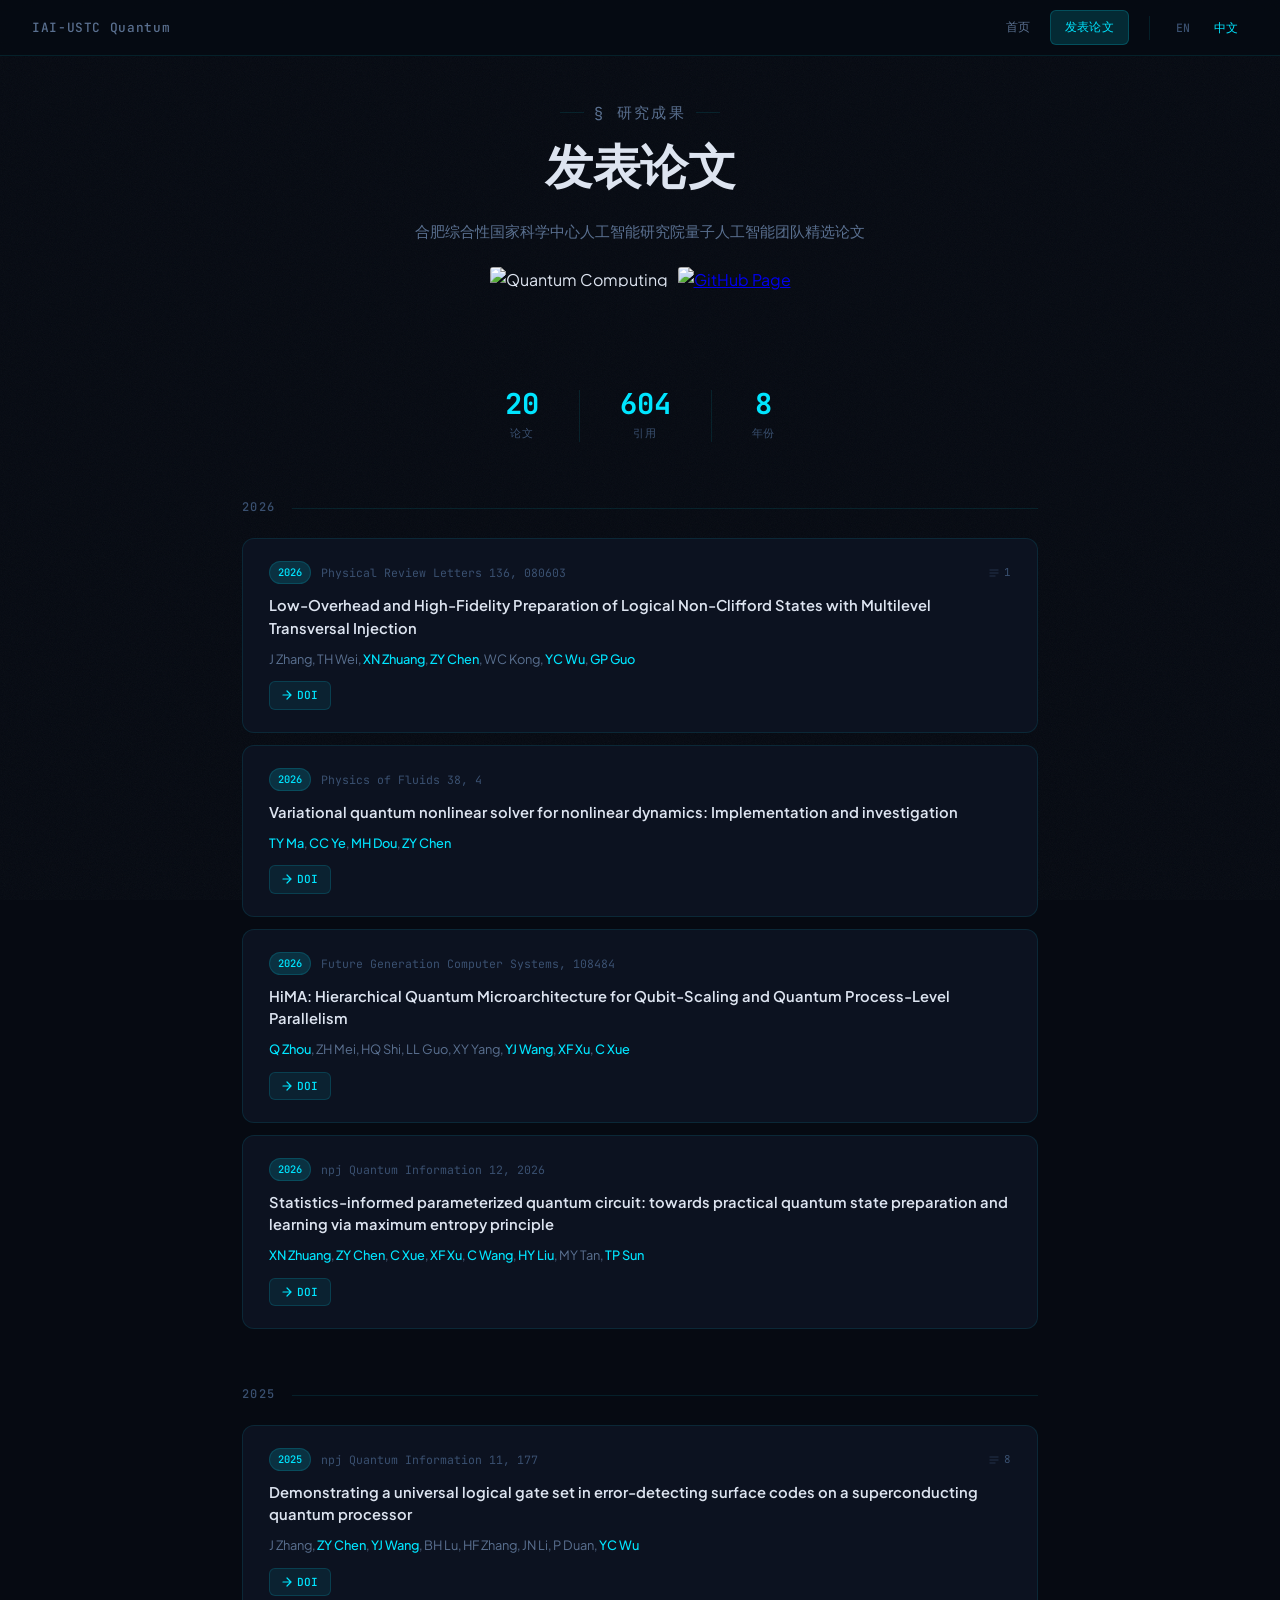
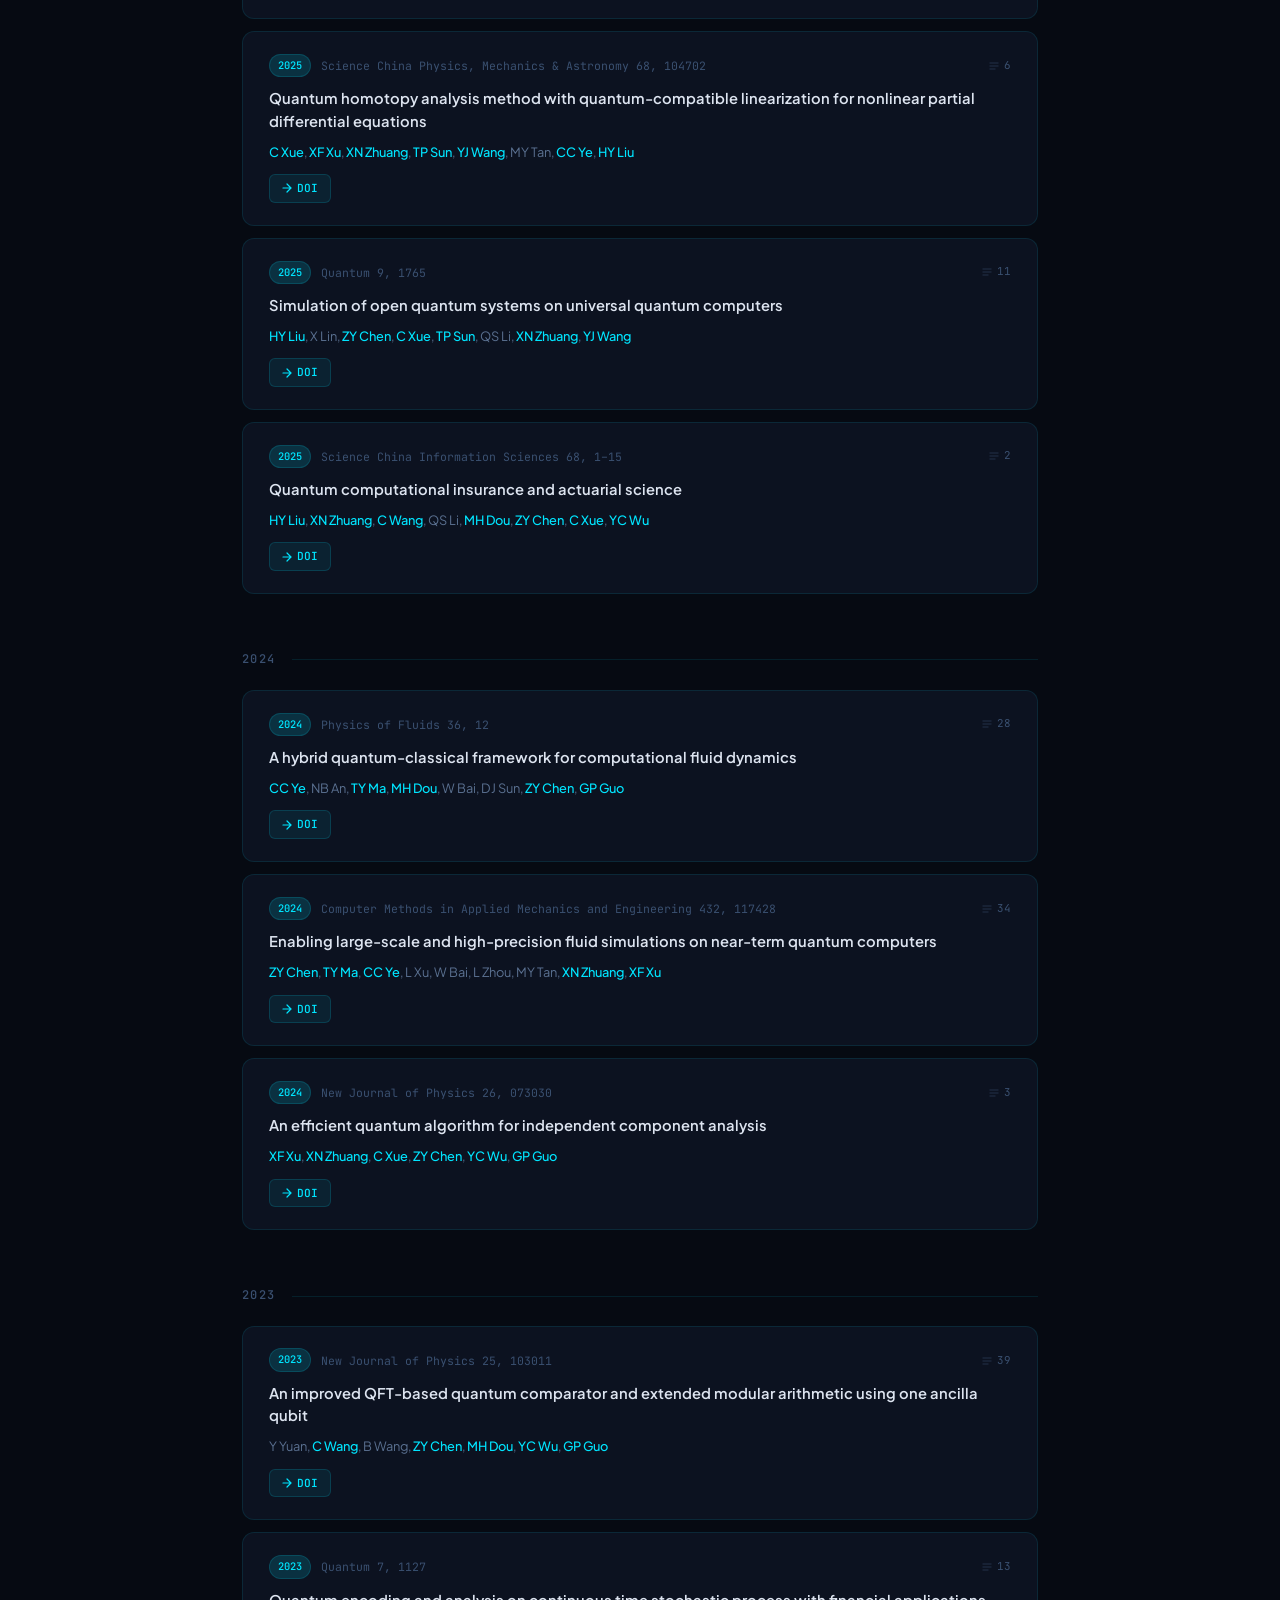
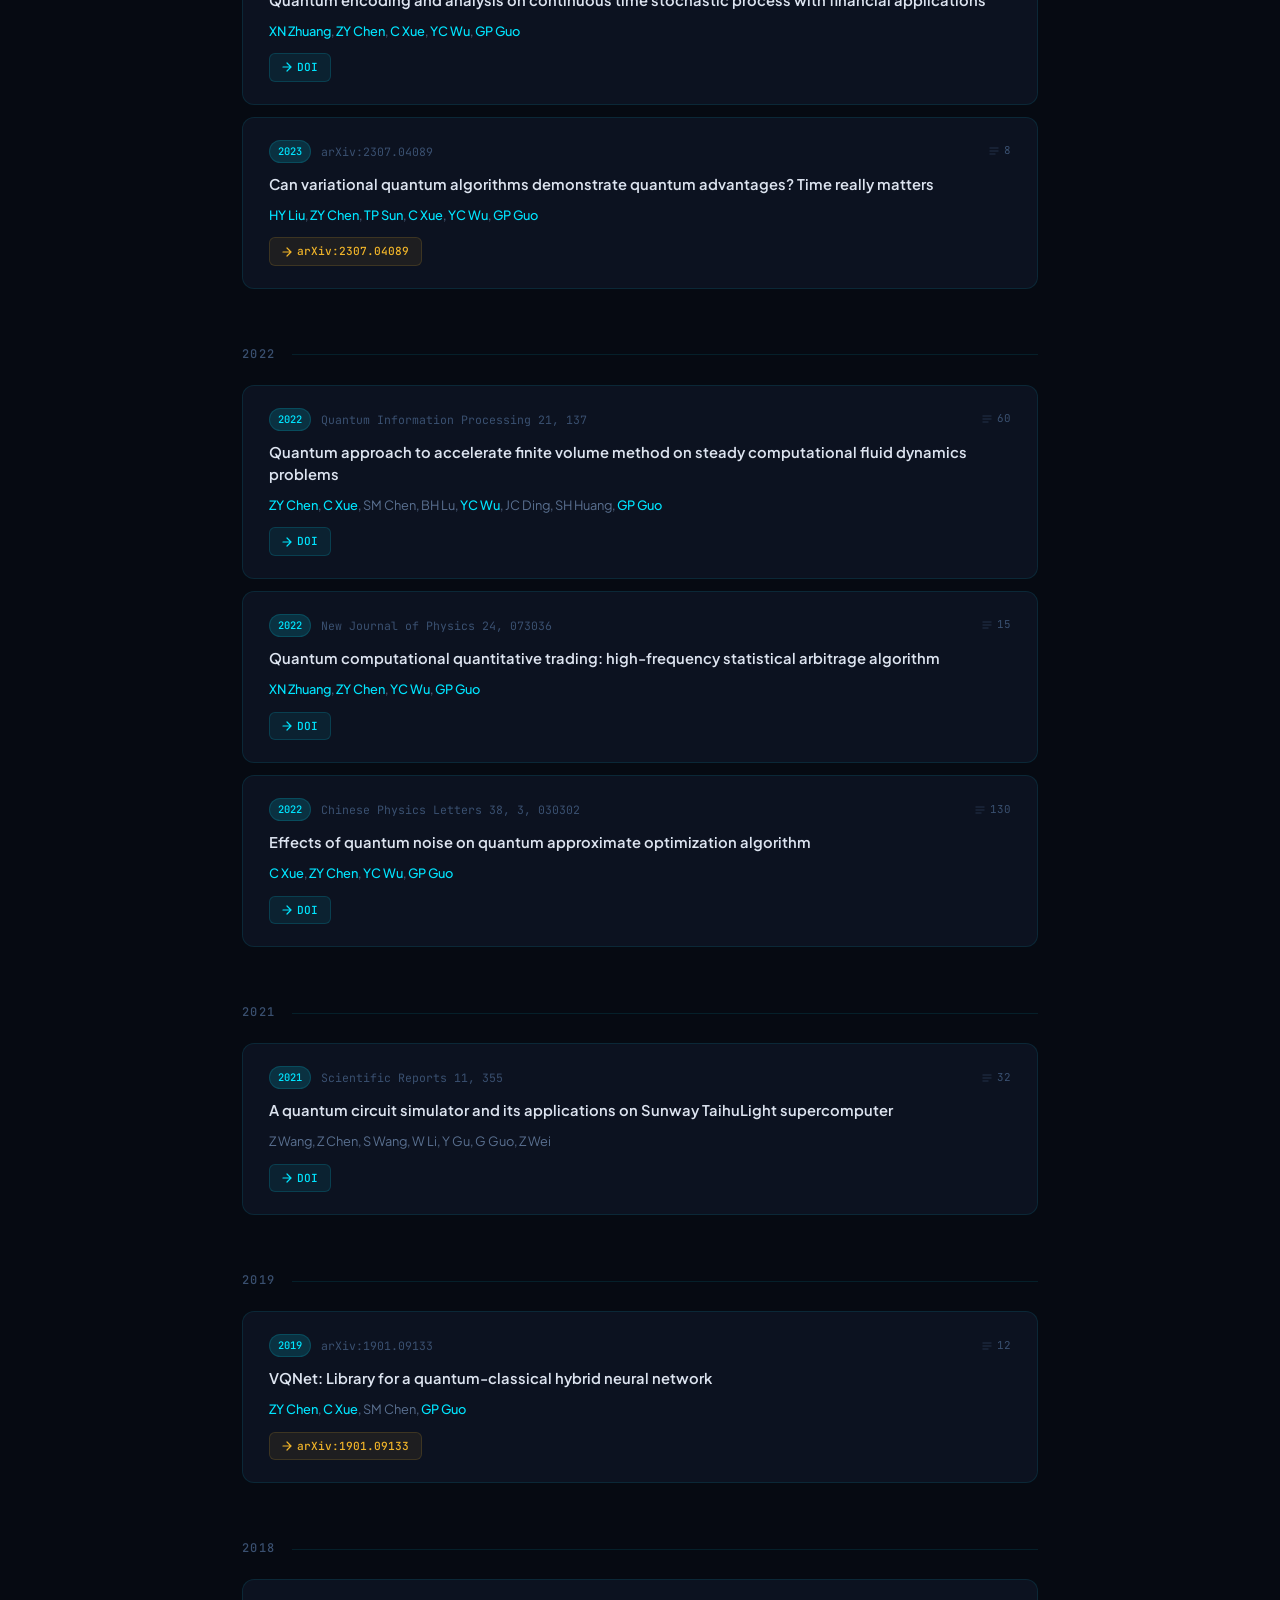
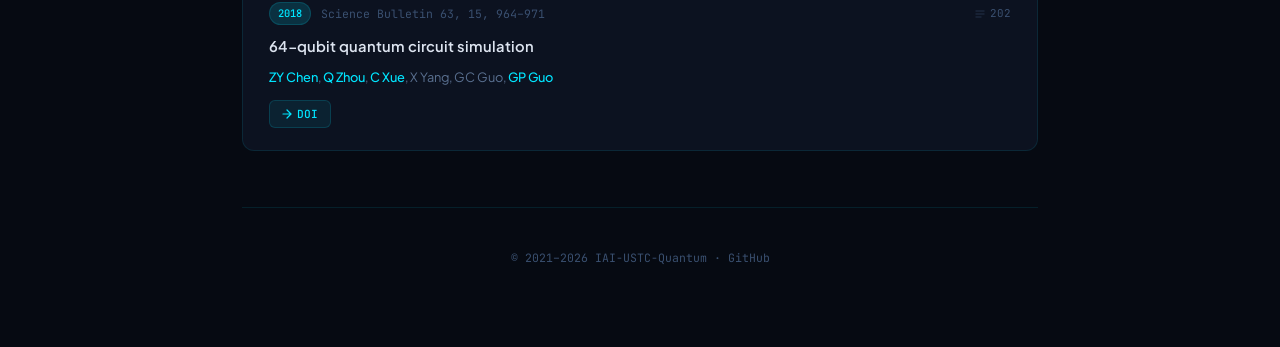
==== publications.html @ 598c778b "feat: add publications page and data/publications.js - publications.html: full publications page wit" ====
<!DOCTYPE html>
<html lang="zh-CN">
<head>
    <meta charset="UTF-8">
    <meta name="viewport" content="width=device-width, initial-scale=1.0">
    <title>Publications — IAI-USTC Quantum</title>
    <link rel="preconnect" href="https://fonts.googleapis.com">
    <link rel="preconnect" href="https://fonts.gstatic.com" crossorigin>
    <link href="https://fonts.googleapis.com/css2?family=Plus+Jakarta+Sans:wght@400;500;600;700;800&family=JetBrains+Mono:wght@400;500&display=swap" rel="stylesheet">
    <style>
        :root {
            --bg: #060a12;
            --surface: #0c1220;
            --surface-2: #111827;
            --border: rgba(0, 229, 255, 0.1);
            --border-glow: rgba(0, 229, 255, 0.25);
            --text: #dde4f0;
            --text-muted: #5a7090;
            --text-dim: #3a5070;
            --cyan: #00e5ff;
            --cyan-dim: rgba(0, 229, 255, 0.15);
            --cyan-glow: rgba(0, 229, 255, 0.4);
            --amber: #f0b429;
            --amber-dim: rgba(240, 180, 41, 0.12);
        }

        *, *::before, *::after { margin: 0; padding: 0; box-sizing: border-box; }

        html { scroll-behavior: smooth; }

        body {
            font-family: 'Plus Jakarta Sans', sans-serif;
            background: var(--bg);
            color: var(--text);
            line-height: 1.65;
            min-height: 100vh;
            overflow-x: hidden;
        }

        .bg-canvas {
            position: fixed;
            inset: 0;
            z-index: 0;
            pointer-events: none;
            opacity: 0.35;
        }

        body::after {
            content: '';
            position: fixed;
            inset: 0;
            z-index: 1;
            pointer-events: none;
            opacity: 0.04;
            background-image: url("data:image/svg+xml,%3Csvg viewBox='0 0 256 256' xmlns='http://www.w3.org/2000/svg'%3E%3Cfilter id='n'%3E%3CfeTurbulence type='fractalNoise' baseFrequency='0.9' numOctaves='4' stitchTiles='stitch'/%3E%3C/filter%3E%3Crect width='100%25' height='100%25' filter='url(%23n)'/%3E%3C/svg%3E");
            background-size: 200px;
        }

        /* ─── Top Nav ─── */
        .top-nav {
            position: fixed;
            top: 0;
            left: 0;
            right: 0;
            z-index: 100;
            display: flex;
            align-items: center;
            justify-content: space-between;
            padding: 0 32px;
            height: 56px;
            background: rgba(6, 10, 18, 0.8);
            border-bottom: 1px solid var(--border);
            backdrop-filter: blur(16px);
        }

        .nav-logo {
            font-family: 'JetBrains Mono', monospace;
            font-size: 0.8rem;
            font-weight: 500;
            color: var(--text-muted);
            text-decoration: none;
            letter-spacing: 0.05em;
            transition: color 0.2s;
        }

        .nav-logo:hover { color: var(--cyan); text-decoration: none; }

        .nav-links {
            display: flex;
            align-items: center;
            gap: 4px;
        }

        .nav-link {
            font-family: 'JetBrains Mono', monospace;
            font-size: 0.78rem;
            font-weight: 500;
            color: var(--text-muted);
            text-decoration: none;
            padding: 6px 14px;
            border-radius: 6px;
            border: 1px solid transparent;
            transition: all 0.2s;
            letter-spacing: 0.03em;
        }

        .nav-link:hover { color: var(--text); background: var(--surface); border-color: var(--border); text-decoration: none; }
        .nav-link.active { color: var(--cyan); background: var(--cyan-dim); border-color: rgba(0, 229, 255, 0.2); }

        .nav-lang {
            display: flex;
            gap: 4px;
            margin-left: 16px;
            padding-left: 16px;
            border-left: 1px solid var(--border);
        }

        .nav-lang button {
            background: transparent;
            border: none;
            color: var(--text-dim);
            padding: 4px 10px;
            border-radius: 4px;
            cursor: pointer;
            font-family: 'JetBrains Mono', monospace;
            font-size: 0.72rem;
            font-weight: 500;
            transition: all 0.2s;
        }

        .nav-lang button:hover { color: var(--text); background: var(--surface); }
        .nav-lang button.active { color: var(--cyan); }

        /* ─── Layout ─── */
        .container {
            position: relative;
            z-index: 2;
            max-width: 860px;
            margin: 0 auto;
            padding: 0 32px 80px;
        }

        /* ─── Hero ─── */
        .page-hero {
            padding: 100px 0 56px;
            text-align: center;
            opacity: 0;
            animation: fadeUp 0.6s ease forwards;
        }

        .page-hero-label {
            font-family: 'JetBrains Mono', monospace;
            font-size: 0.68rem;
            color: var(--cyan);
            letter-spacing: 0.15em;
            text-transform: uppercase;
            margin-bottom: 20px;
            display: flex;
            align-items: center;
            justify-content: center;
            gap: 10px;
        }

        .page-hero-label::before, .page-hero-label::after {
            content: '';
            width: 24px;
            height: 1px;
            background: var(--border);
        }

        .page-hero h1 {
            font-size: clamp(2rem, 5vw, 3rem);
            font-weight: 800;
            letter-spacing: -0.5px;
            margin-bottom: 14px;
            color: var(--text);
        }

        .page-hero h1 .accent {
            color: var(--cyan);
            text-shadow: 0 0 40px var(--cyan-glow);
        }

        .page-hero p {
            font-size: 0.95rem;
            color: var(--text-muted);
            max-width: 460px;
            margin: 0 auto;
            opacity: 0;
            animation: fadeUp 0.6s 0.2s ease forwards;
        }

        .hero-badges {
            display: flex;
            justify-content: center;
            gap: 10px;
            flex-wrap: wrap;
            margin-top: 24px;
            opacity: 0;
            animation: fadeUp 0.6s 0.3s ease forwards;
        }

        .hero-badges img { height: 20px; border-radius: 3px; }

        /* ─── Stats row ─── */
        .stats-row {
            display: flex;
            justify-content: center;
            gap: 40px;
            margin: 40px 0 56px;
            opacity: 0;
            animation: fadeUp 0.6s 0.35s ease forwards;
        }

        .stat {
            text-align: center;
        }

        .stat-num {
            font-family: 'JetBrains Mono', monospace;
            font-size: 1.8rem;
            font-weight: 700;
            color: var(--cyan);
            display: block;
            line-height: 1;
        }

        .stat-label {
            font-family: 'JetBrains Mono', monospace;
            font-size: 0.68rem;
            color: var(--text-dim);
            letter-spacing: 0.08em;
            text-transform: uppercase;
            margin-top: 6px;
            display: block;
        }

        .stat-sep {
            width: 1px;
            background: var(--border);
            align-self: stretch;
        }

        /* ─── Year group ─── */
        .year-group {
            margin-bottom: 56px;
            opacity: 0;
            animation: fadeUp 0.5s ease forwards;
        }

        .year-header {
            display: flex;
            align-items: center;
            gap: 16px;
            margin-bottom: 20px;
        }

        .year-label {
            font-family: 'JetBrains Mono', monospace;
            font-size: 0.75rem;
            font-weight: 500;
            color: var(--text-dim);
            letter-spacing: 0.12em;
            white-space: nowrap;
        }

        .year-line {
            flex: 1;
            height: 1px;
            background: var(--border);
        }

        /* ─── Paper card ─── */
        .paper-card {
            background: var(--surface);
            border: 1px solid var(--border);
            border-radius: 12px;
            padding: 22px 26px;
            margin-bottom: 12px;
            transition: border-color 0.2s, background 0.2s, transform 0.2s;
            position: relative;
            overflow: hidden;
        }

        .paper-card::before {
            content: '';
            position: absolute;
            left: 0;
            top: 0;
            bottom: 0;
            width: 2px;
            background: var(--cyan);
            opacity: 0;
            transition: opacity 0.2s;
        }

        .paper-card:hover {
            border-color: var(--border-glow);
            background: var(--surface-2);
            transform: translateX(3px);
        }

        .paper-card:hover::before { opacity: 1; }

        .paper-meta {
            display: flex;
            align-items: center;
            gap: 10px;
            margin-bottom: 10px;
            flex-wrap: wrap;
        }

        .paper-year-badge {
            font-family: 'JetBrains Mono', monospace;
            font-size: 0.65rem;
            font-weight: 500;
            padding: 2px 8px;
            border-radius: 100px;
            background: var(--cyan-dim);
            color: var(--cyan);
            border: 1px solid rgba(0, 229, 255, 0.15);
        }

        .paper-venue {
            font-family: 'JetBrains Mono', monospace;
            font-size: 0.72rem;
            color: var(--text-dim);
        }

        .paper-citations {
            margin-left: auto;
            font-family: 'JetBrains Mono', monospace;
            font-size: 0.68rem;
            color: var(--text-dim);
            display: flex;
            align-items: center;
            gap: 4px;
        }

        .paper-citations svg { opacity: 0.5; }

        .paper-title {
            font-size: 0.92rem;
            font-weight: 600;
            color: var(--text);
            margin-bottom: 10px;
            line-height: 1.5;
        }

        .paper-authors {
            font-size: 0.8rem;
            color: var(--text-muted);
            margin-bottom: 12px;
            line-height: 1.6;
        }

        .paper-authors .team-author { color: var(--cyan); font-weight: 500; }

        .paper-links {
            display: flex;
            align-items: center;
            gap: 8px;
            flex-wrap: wrap;
        }

        .paper-link {
            display: inline-flex;
            align-items: center;
            gap: 5px;
            font-family: 'JetBrains Mono', monospace;
            font-size: 0.7rem;
            font-weight: 500;
            padding: 4px 12px;
            border-radius: 6px;
            text-decoration: none;
            transition: all 0.15s;
        }

        .paper-link.doi {
            background: rgba(0, 229, 255, 0.08);
            color: var(--cyan);
            border: 1px solid rgba(0, 229, 255, 0.15);
        }

        .paper-link.doi:hover {
            background: rgba(0, 229, 255, 0.15);
            text-decoration: none;
        }

        .paper-link.arxiv {
            background: rgba(240, 180, 41, 0.08);
            color: var(--amber);
            border: 1px solid rgba(240, 180, 41, 0.15);
        }

        .paper-link.arxiv:hover {
            background: rgba(240, 180, 41, 0.15);
            text-decoration: none;
        }

        /* ─── Footer ─── */
        footer {
            text-align: center;
            padding-top: 40px;
            border-top: 1px solid var(--border);
            opacity: 0;
            animation: fadeUp 0.5s 0.9s ease forwards;
        }

        footer p {
            font-family: 'JetBrains Mono', monospace;
            font-size: 0.72rem;
            color: var(--text-dim);
        }

        footer a {
            color: var(--text-muted);
            text-decoration: none;
            transition: color 0.2s;
        }

        footer a:hover { color: var(--cyan); text-decoration: none; }

        /* ─── Animations ─── */
        @keyframes fadeUp {
            from { opacity: 0; transform: translateY(16px); }
            to { opacity: 1; transform: translateY(0); }
        }

        /* ─── Responsive ─── */
        @media (max-width: 600px) {
            .container { padding: 0 16px 60px; }
            .top-nav { padding: 0 16px; }
            .stats-row { gap: 24px; }
            .paper-citations { display: none; }
        }

        /* ─── Scrollbar ─── */
        ::-webkit-scrollbar { width: 6px; }
        ::-webkit-scrollbar-track { background: var(--bg); }
        ::-webkit-scrollbar-thumb { background: var(--border); border-radius: 3px; }
        ::selection { background: var(--cyan-dim); color: var(--cyan); }
    </style>
</head>
<body>

    <canvas class="bg-canvas" id="bg"></canvas>

    <!-- Top Navigation -->
    <nav class="top-nav">
        <a href="index.html" class="nav-logo">IAI-USTC Quantum</a>
        <div class="nav-links">
            <a href="index.html" class="nav-link" data-i18n="nav_home">Home</a>
            <a href="publications.html" class="nav-link active" data-i18n="nav_pub">Publications</a>
            <div class="nav-lang">
                <button id="lang-en" onclick="switchLanguage('en')">EN</button>
                <button id="lang-zh" onclick="switchLanguage('zh')">中文</button>
            </div>
        </div>
    </nav>

    <div class="container">
        <section class="page-hero">
            <p class="page-hero-label" data-i18n="pub_label">Research Output</p>
            <h1 data-i18n="pub_title">Publications</h1>
            <p data-i18n="pub_sub">Selected peer-reviewed papers and preprints from the IAI-USTC Quantum AI Group</p>
            <div class="hero-badges">
                <img src="https://img.shields.io/badge/Quantum_Computing-AI-00e5ff?style=flat-square" alt="Quantum Computing">
                <a href="https://iai-ustc-quantum.github.io"><img src="https://img.shields.io/badge/Page-iai--ustc--quantum.github.io-4D6AE4?style=flat-square" alt="GitHub Page"></a>
            </div>
        </section>

        <!-- Stats -->
        <div class="stats-row">
            <div class="stat">
                <span class="stat-num" id="stat-papers">—</span>
                <span class="stat-label" data-i18n="stat_papers">Papers</span>
            </div>
            <div class="stat-sep"></div>
            <div class="stat">
                <span class="stat-num" id="stat-citations">—</span>
                <span class="stat-label" data-i18n="stat_citations">Citations</span>
            </div>
            <div class="stat-sep"></div>
            <div class="stat">
                <span class="stat-num" id="stat-years">—</span>
                <span class="stat-label" data-i18n="stat_years">Years</span>
            </div>
        </div>

        <!-- Papers list rendered here -->
        <div id="papers-container"></div>

        <footer>
            <p data-i18n="footer">© 2021–2026 IAI-USTC-Quantum · <a href="https://github.com/IAI-USTC-Quantum">GitHub</a></p>
        </footer>
    </div>

    <script src="data/publications.js"></script>
    <script>
        /* ─── Shared canvas background ─── */
        (function () {
            const canvas = document.getElementById('bg');
            const ctx = canvas.getContext('2d');
            let W, H;
            const nodes = [];
            const MAX_NODES = 18;

            function resize() { W = canvas.width = window.innerWidth; H = canvas.height = window.innerHeight; }

            function addNode() {
                if (nodes.length >= MAX_NODES) return;
                nodes.push({ x: Math.random()*W, y: Math.random()*H, vx: (Math.random()-0.5)*0.3, vy: (Math.random()-0.5)*0.3, r: Math.random()*1.5+0.5, life: 0, maxLife: Math.random()*300+150 });
            }

            function draw() {
                ctx.clearRect(0, 0, W, H);
                if (Math.random() < 0.08) addNode();
                for (let i = 0; i < nodes.length; i++) {
                    const a = nodes[i];
                    a.x += a.vx; a.y += a.vy; a.life++;
                    if (a.x < -10 || a.x > W+10 || a.y < -10 || a.y > H+10 || a.life > a.maxLife) { nodes.splice(i,1); i--; continue; }
                    for (let j = i+1; j < nodes.length; j++) {
                        const b = nodes[j];
                        const dx = a.x-b.x, dy = a.y-b.y, dist = Math.sqrt(dx*dx+dy*dy);
                        if (dist < 120) {
                            ctx.beginPath(); ctx.moveTo(a.x,a.y); ctx.lineTo(b.x,b.y);
                            ctx.strokeStyle = `rgba(0,229,255,${0.12*(1-dist/120)})`;
                            ctx.lineWidth = 0.5; ctx.stroke();
                        }
                    }
                    ctx.beginPath(); ctx.arc(a.x, a.y, a.r, 0, Math.PI*2);
                    ctx.fillStyle = `rgba(0,229,255,${0.5*(1-a.life/a.maxLife)})`; ctx.fill();
                }
                requestAnimationFrame(draw);
            }
            resize(); window.addEventListener('resize', resize); draw();
        })();

        /* ─── Team member initials to highlight ─── */
        const TEAM_AUTHORS = new Set([
            'ZY Chen','ZY. Chen','ZY.chen',
            'HY Liu','HY. Liu','HY.Liu',
            'TP Sun','TP. Sun','TP.Sun',
            'YJ Wang','YJ. Wang','YJ.Wang',
            'XN Zhuang','XN. Zhuang','XN.Zhuang',
            'C Xue','C. Xue','C.Xue',
            'XF Xu','XF. Xu','XF.Xu',
            'TY Ma','TY. Ma','TY.Ma',
            'CC Ye','CC. Ye','CC.Ye',
            'MH Dou','MH. Dou','MH.Dou',
            'C Wang','C. Wang','C.Wang',
            'GP Guo','GP. Guo','GP.Guo',
            'YC Wu','YC. Wu','YC.Wu',
            'S Qu','S. Qu','S.Qu',
            'Q Zhou','Q. Zhou','Q.Zhou',
        ]);

        function highlightAuthors(authors) {
            return authors.map(a => TEAM_AUTHORS.has(a) ? `<span class="team-author">${a}</span>` : a).join(', ');
        }

        /* ─── Render ─── */
        function renderPapers() {
            // Stats
            const totalCitations = publications.reduce((s, p) => s + (p.citations || 0), 0);
            const years = new Set(publications.map(p => p.year)).size;
            document.getElementById('stat-papers').textContent = publications.length;
            document.getElementById('stat-citations').textContent = totalCitations;
            document.getElementById('stat-years').textContent = years;

            // Group by year
            const byYear = {};
            publications.forEach(p => {
                if (!byYear[p.year]) byYear[p.year] = [];
                byYear[p.year].push(p);
            });

            const container = document.getElementById('papers-container');
            const yearsSorted = Object.keys(byYear).sort((a, b) => b - a);

            container.innerHTML = yearsSorted.map(year => `
                <div class="year-group" style="animation-delay: ${(yearsSorted.indexOf(year) + 1) * 0.05}s">
                    <div class="year-header">
                        <span class="year-label">${year}</span>
                        <div class="year-line"></div>
                    </div>
                    ${byYear[year].map(p => `
                        <div class="paper-card">
                            <div class="paper-meta">
                                <span class="paper-year-badge">${p.year}</span>
                                <span class="paper-venue">${p.venue}</span>
                                ${p.citations ? `
                                <span class="paper-citations">
                                    <svg width="12" height="12" viewBox="0 0 24 24" fill="none" stroke="currentColor" stroke-width="2"><path d="M3 12h18M3 6h18M3 18h12"/></svg>
                                    ${p.citations}
                                </span>` : ''}
                            </div>
                            <p class="paper-title">${p.title}</p>
                            <p class="paper-authors">${highlightAuthors(p.authors)}</p>
                            <div class="paper-links">
                                ${p.doi ? `<a href="https://doi.org/${p.doi}" class="paper-link doi" target="_blank" rel="noopener">
                                    <svg width="10" height="10" viewBox="0 0 10 10" fill="none"><path d="M1 5h8M5 1l4 4-4 4" stroke="currentColor" stroke-width="1.2" stroke-linecap="round"/></svg>
                                    DOI
                                </a>` : ''}
                                ${p.arxiv ? `<a href="https://arxiv.org/abs/${p.arxiv}" class="paper-link arxiv" target="_blank" rel="noopener">
                                    <svg width="10" height="10" viewBox="0 0 10 10" fill="none"><path d="M1 5h8M5 1l4 4-4 4" stroke="currentColor" stroke-width="1.2" stroke-linecap="round"/></svg>
                                    arXiv:${p.arxiv}
                                </a>` : ''}
                            </div>
                        </div>
                    `).join('')}
                </div>
            `).join('');
        }

        /* ─── Translations ─── */
        const translations = {
            en: {
                nav_home: "Home",
                nav_pub: "Publications",
                pub_label: "§ Research Output",
                pub_title: "Publications",
                pub_sub: "Selected peer-reviewed papers and preprints from the IAI-USTC Quantum AI Group",
                stat_papers: "Papers",
                stat_citations: "Citations",
                stat_years: "Years",
                footer: "© 2021–2026 IAI-USTC-Quantum · GitHub"
            },
            zh: {
                nav_home: "首页",
                nav_pub: "发表论文",
                pub_label: "§ 研究成果",
                pub_title: "发表论文",
                pub_sub: "合肥综合性国家科学中心人工智能研究院量子人工智能团队精选论文",
                stat_papers: "论文",
                stat_citations: "引用",
                stat_years: "年份",
                footer: "© 2021–2026 IAI-USTC-Quantum · GitHub"
            }
        };

        function switchLanguage(lang) {
            document.querySelectorAll('[data-i18n]').forEach(el => {
                const key = el.getAttribute('data-i18n');
                if (translations[lang][key]) el.innerHTML = translations[lang][key];
            });
            document.querySelectorAll('.nav-lang button').forEach(btn => btn.classList.remove('active'));
            document.getElementById('lang-' + lang).classList.add('active');
            localStorage.setItem('preferred-lang', lang);
        }

        document.addEventListener('DOMContentLoaded', () => {
            renderPapers();
            const savedLang = localStorage.getItem('preferred-lang') || 'zh';
            switchLanguage(savedLang);
        });
    </script>
</body>
</html>
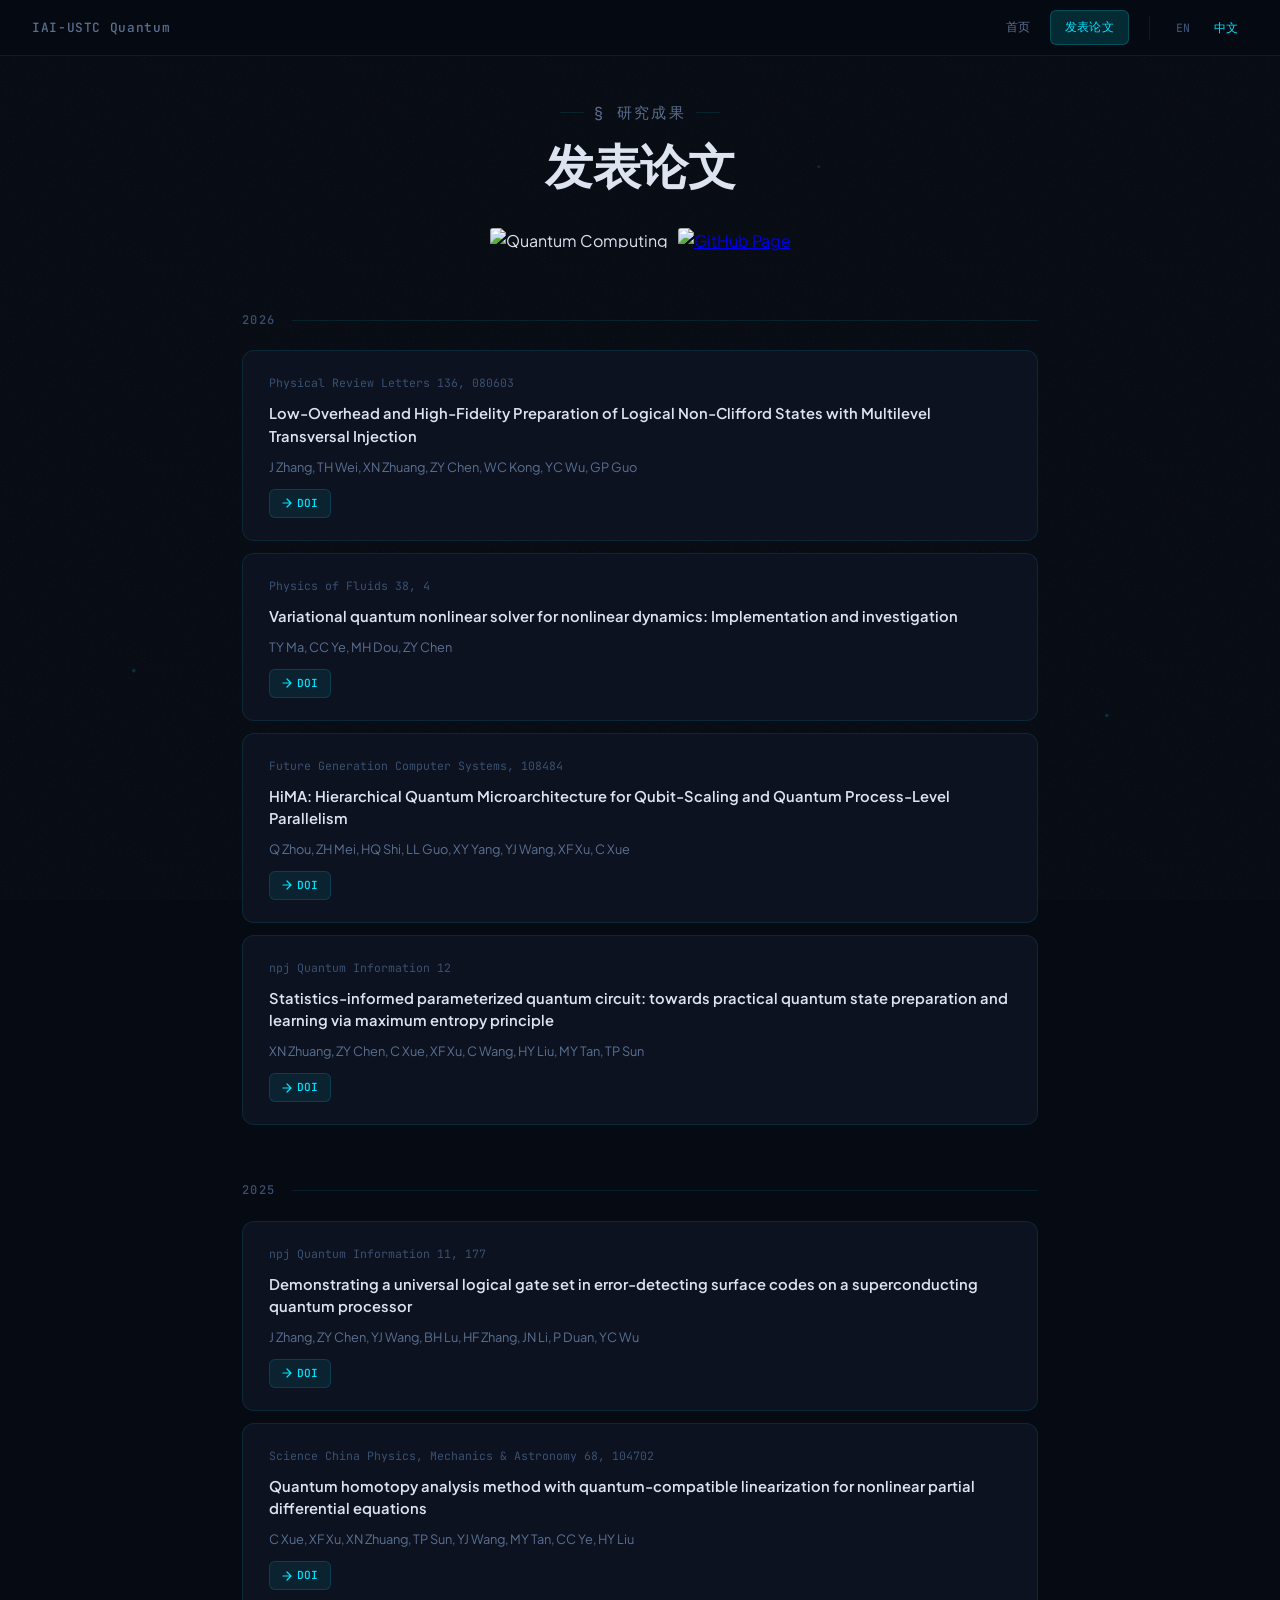
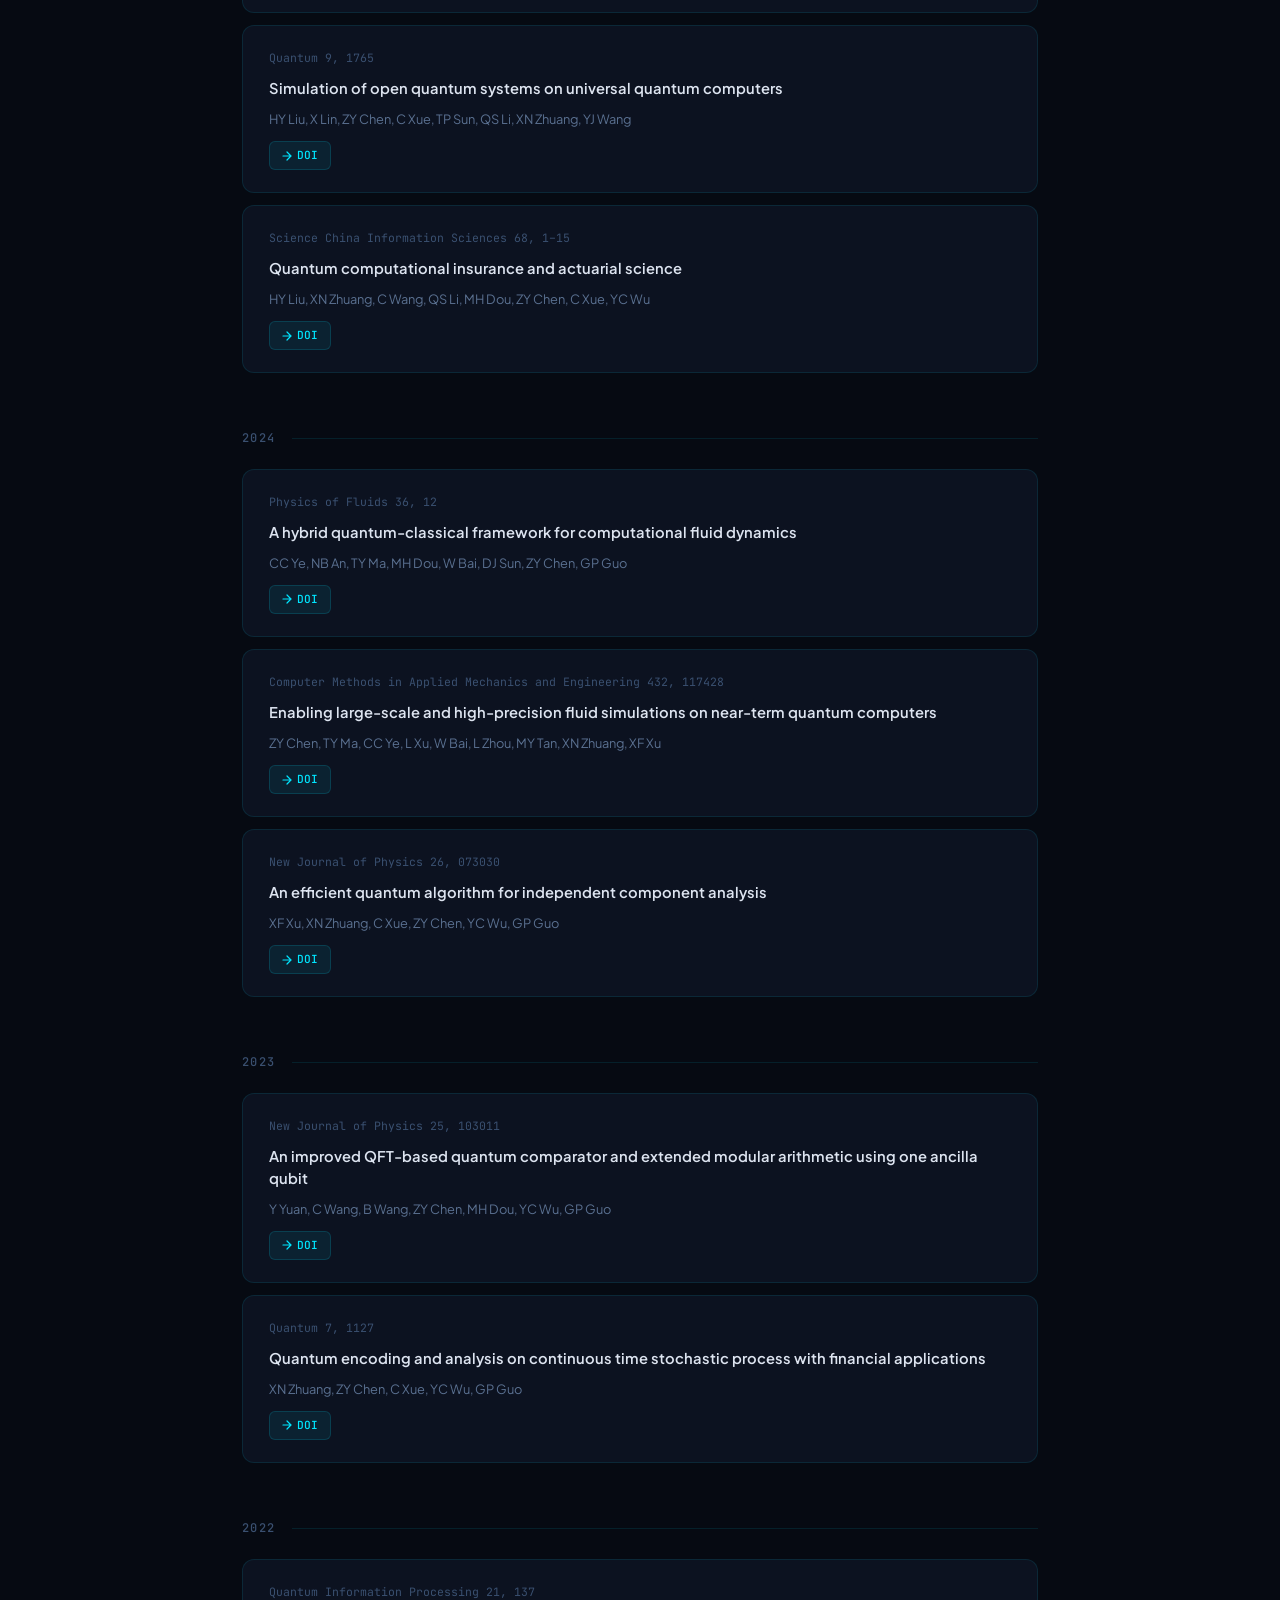
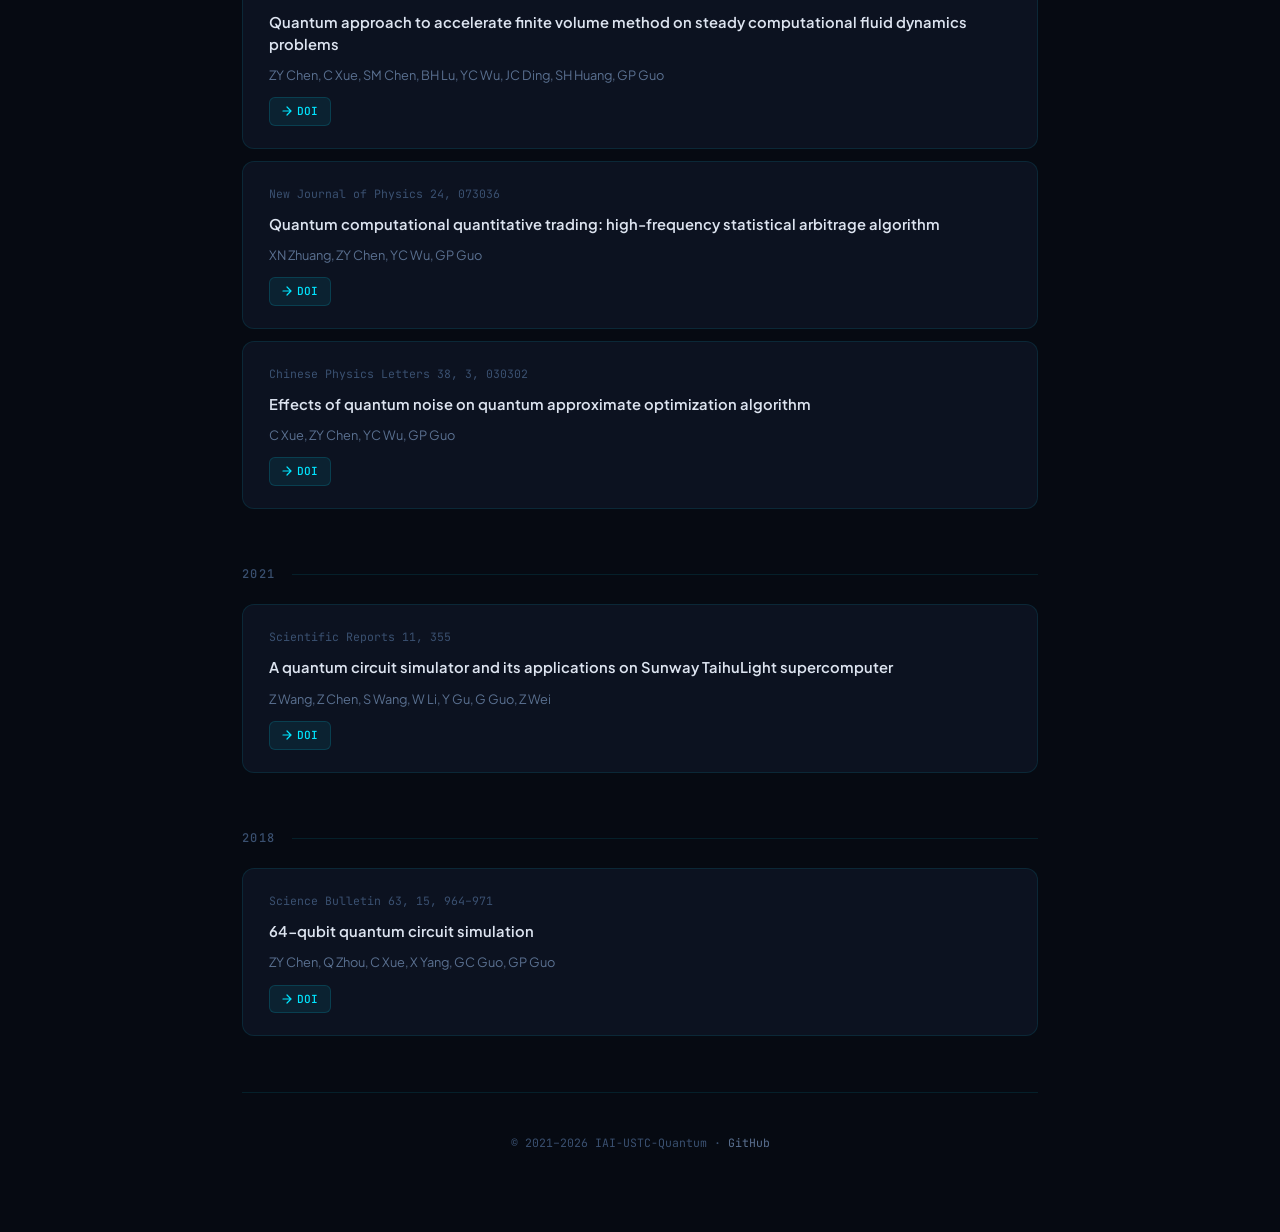
==== commit 96e372ee: "fix: remove stats, author highlighting, subtitle; add Publications btn in About - publications.html:" ====
--- a/publications.html
+++ b/publications.html
@@ -202,45 +202,6 @@
 
         .hero-badges img { height: 20px; border-radius: 3px; }
 
-        /* ─── Stats row ─── */
-        .stats-row {
-            display: flex;
-            justify-content: center;
-            gap: 40px;
-            margin: 40px 0 56px;
-            opacity: 0;
-            animation: fadeUp 0.6s 0.35s ease forwards;
-        }
-
-        .stat {
-            text-align: center;
-        }
-
-        .stat-num {
-            font-family: 'JetBrains Mono', monospace;
-            font-size: 1.8rem;
-            font-weight: 700;
-            color: var(--cyan);
-            display: block;
-            line-height: 1;
-        }
-
-        .stat-label {
-            font-family: 'JetBrains Mono', monospace;
-            font-size: 0.68rem;
-            color: var(--text-dim);
-            letter-spacing: 0.08em;
-            text-transform: uppercase;
-            margin-top: 6px;
-            display: block;
-        }
-
-        .stat-sep {
-            width: 1px;
-            background: var(--border);
-            align-self: stretch;
-        }
-
         /* ─── Year group ─── */
         .year-group {
             margin-bottom: 56px;
@@ -461,32 +422,13 @@
 
     <div class="container">
         <section class="page-hero">
-            <p class="page-hero-label" data-i18n="pub_label">Research Output</p>
+            <p class="page-hero-label" data-i18n="pub_label">§ Research Output</p>
             <h1 data-i18n="pub_title">Publications</h1>
-            <p data-i18n="pub_sub">Selected peer-reviewed papers and preprints from the IAI-USTC Quantum AI Group</p>
             <div class="hero-badges">
                 <img src="https://img.shields.io/badge/Quantum_Computing-AI-00e5ff?style=flat-square" alt="Quantum Computing">
                 <a href="https://iai-ustc-quantum.github.io"><img src="https://img.shields.io/badge/Page-iai--ustc--quantum.github.io-4D6AE4?style=flat-square" alt="GitHub Page"></a>
             </div>
         </section>
-
-        <!-- Stats -->
-        <div class="stats-row">
-            <div class="stat">
-                <span class="stat-num" id="stat-papers">—</span>
-                <span class="stat-label" data-i18n="stat_papers">Papers</span>
-            </div>
-            <div class="stat-sep"></div>
-            <div class="stat">
-                <span class="stat-num" id="stat-citations">—</span>
-                <span class="stat-label" data-i18n="stat_citations">Citations</span>
-            </div>
-            <div class="stat-sep"></div>
-            <div class="stat">
-                <span class="stat-num" id="stat-years">—</span>
-                <span class="stat-label" data-i18n="stat_years">Years</span>
-            </div>
-        </div>
 
         <!-- Papers list rendered here -->
         <div id="papers-container"></div>
@@ -537,39 +479,8 @@
             resize(); window.addEventListener('resize', resize); draw();
         })();
 
-        /* ─── Team member initials to highlight ─── */
-        const TEAM_AUTHORS = new Set([
-            'ZY Chen','ZY. Chen','ZY.chen',
-            'HY Liu','HY. Liu','HY.Liu',
-            'TP Sun','TP. Sun','TP.Sun',
-            'YJ Wang','YJ. Wang','YJ.Wang',
-            'XN Zhuang','XN. Zhuang','XN.Zhuang',
-            'C Xue','C. Xue','C.Xue',
-            'XF Xu','XF. Xu','XF.Xu',
-            'TY Ma','TY. Ma','TY.Ma',
-            'CC Ye','CC. Ye','CC.Ye',
-            'MH Dou','MH. Dou','MH.Dou',
-            'C Wang','C. Wang','C.Wang',
-            'GP Guo','GP. Guo','GP.Guo',
-            'YC Wu','YC. Wu','YC.Wu',
-            'S Qu','S. Qu','S.Qu',
-            'Q Zhou','Q. Zhou','Q.Zhou',
-        ]);
-
-        function highlightAuthors(authors) {
-            return authors.map(a => TEAM_AUTHORS.has(a) ? `<span class="team-author">${a}</span>` : a).join(', ');
-        }
-
         /* ─── Render ─── */
         function renderPapers() {
-            // Stats
-            const totalCitations = publications.reduce((s, p) => s + (p.citations || 0), 0);
-            const years = new Set(publications.map(p => p.year)).size;
-            document.getElementById('stat-papers').textContent = publications.length;
-            document.getElementById('stat-citations').textContent = totalCitations;
-            document.getElementById('stat-years').textContent = years;
-
-            // Group by year
             const byYear = {};
             publications.forEach(p => {
                 if (!byYear[p.year]) byYear[p.year] = [];
@@ -588,24 +499,14 @@
                     ${byYear[year].map(p => `
                         <div class="paper-card">
                             <div class="paper-meta">
-                                <span class="paper-year-badge">${p.year}</span>
                                 <span class="paper-venue">${p.venue}</span>
-                                ${p.citations ? `
-                                <span class="paper-citations">
-                                    <svg width="12" height="12" viewBox="0 0 24 24" fill="none" stroke="currentColor" stroke-width="2"><path d="M3 12h18M3 6h18M3 18h12"/></svg>
-                                    ${p.citations}
-                                </span>` : ''}
                             </div>
                             <p class="paper-title">${p.title}</p>
-                            <p class="paper-authors">${highlightAuthors(p.authors)}</p>
+                            <p class="paper-authors">${p.authors.join(', ')}</p>
                             <div class="paper-links">
                                 ${p.doi ? `<a href="https://doi.org/${p.doi}" class="paper-link doi" target="_blank" rel="noopener">
                                     <svg width="10" height="10" viewBox="0 0 10 10" fill="none"><path d="M1 5h8M5 1l4 4-4 4" stroke="currentColor" stroke-width="1.2" stroke-linecap="round"/></svg>
                                     DOI
-                                </a>` : ''}
-                                ${p.arxiv ? `<a href="https://arxiv.org/abs/${p.arxiv}" class="paper-link arxiv" target="_blank" rel="noopener">
-                                    <svg width="10" height="10" viewBox="0 0 10 10" fill="none"><path d="M1 5h8M5 1l4 4-4 4" stroke="currentColor" stroke-width="1.2" stroke-linecap="round"/></svg>
-                                    arXiv:${p.arxiv}
                                 </a>` : ''}
                             </div>
                         </div>
@@ -621,22 +522,14 @@
                 nav_pub: "Publications",
                 pub_label: "§ Research Output",
                 pub_title: "Publications",
-                pub_sub: "Selected peer-reviewed papers and preprints from the IAI-USTC Quantum AI Group",
-                stat_papers: "Papers",
-                stat_citations: "Citations",
-                stat_years: "Years",
-                footer: "© 2021–2026 IAI-USTC-Quantum · GitHub"
+                footer: "© 2021–2026 IAI-USTC-Quantum · <a href=\"https://github.com/IAI-USTC-Quantum\">GitHub</a>"
             },
             zh: {
                 nav_home: "首页",
                 nav_pub: "发表论文",
                 pub_label: "§ 研究成果",
                 pub_title: "发表论文",
-                pub_sub: "合肥综合性国家科学中心人工智能研究院量子人工智能团队精选论文",
-                stat_papers: "论文",
-                stat_citations: "引用",
-                stat_years: "年份",
-                footer: "© 2021–2026 IAI-USTC-Quantum · GitHub"
+                footer: "© 2021–2026 IAI-USTC-Quantum · <a href=\"https://github.com/IAI-USTC-Quantum\">GitHub</a>"
             }
         };
 
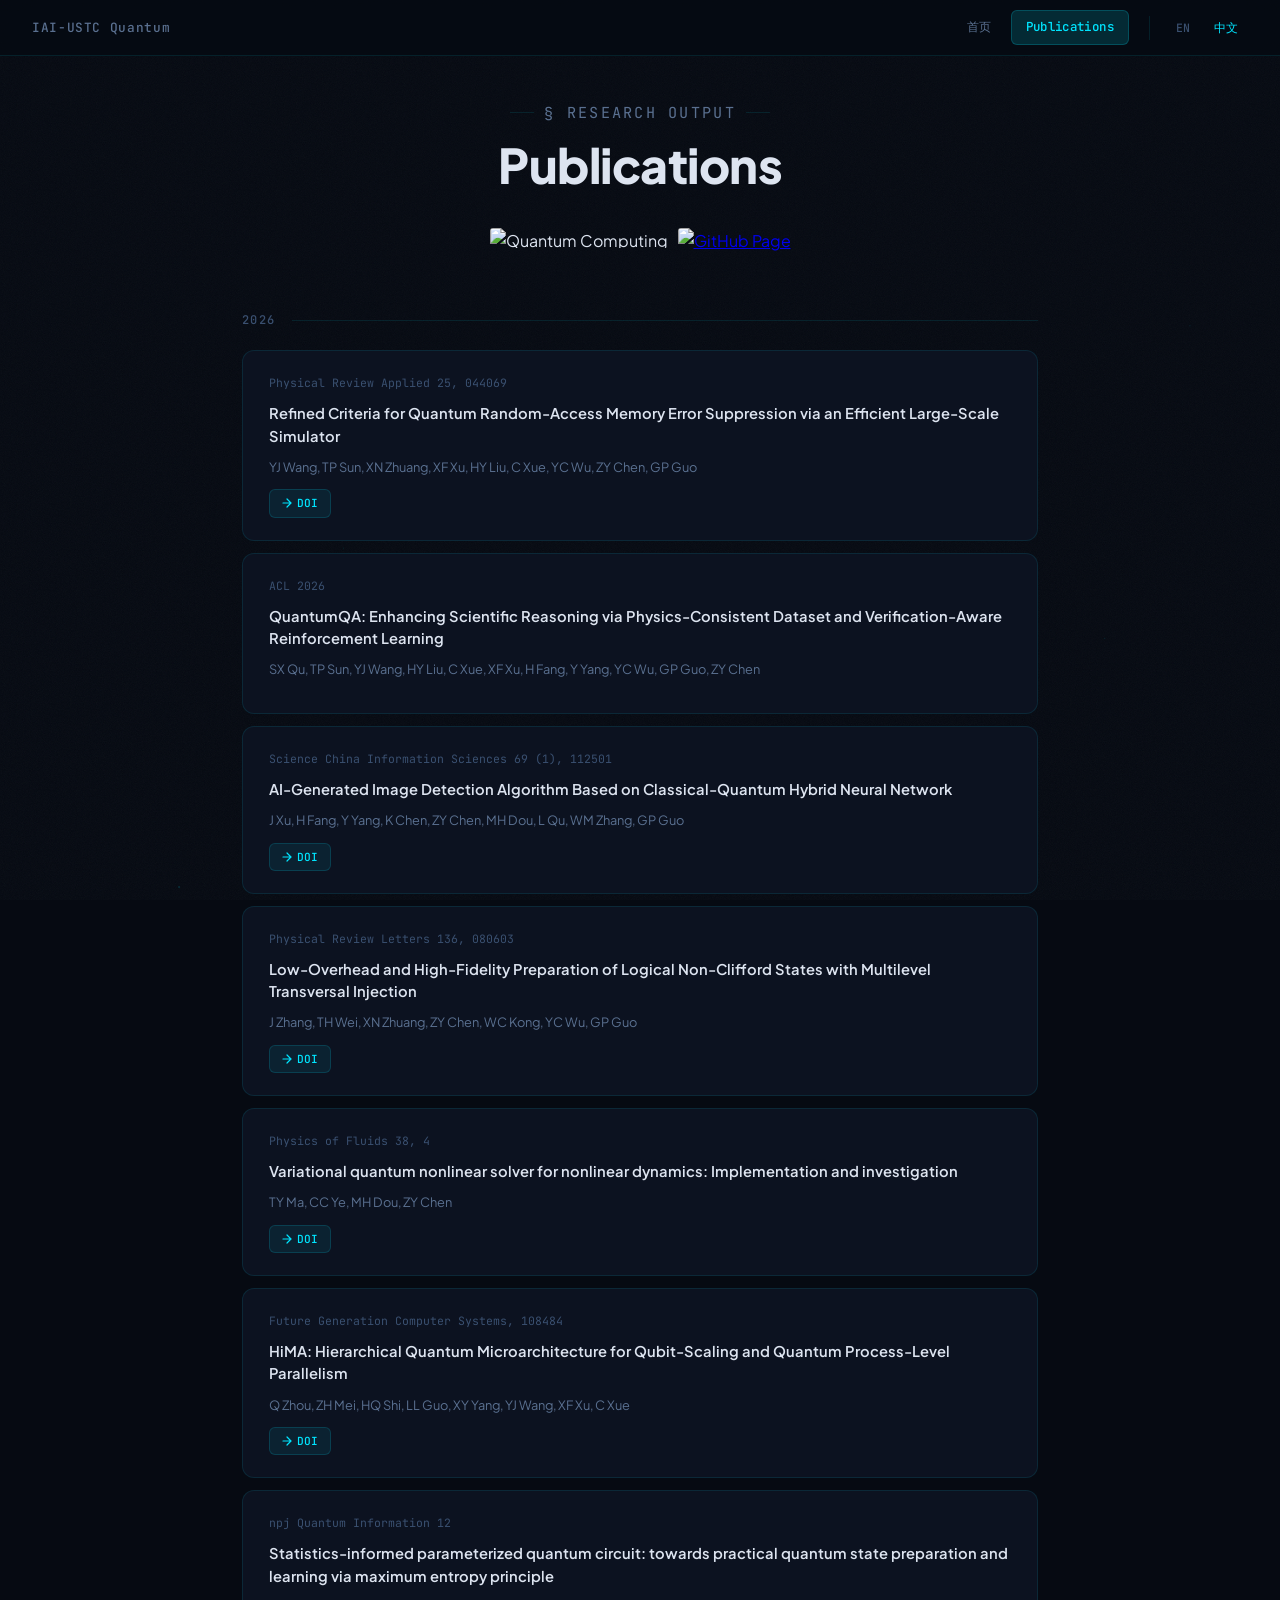
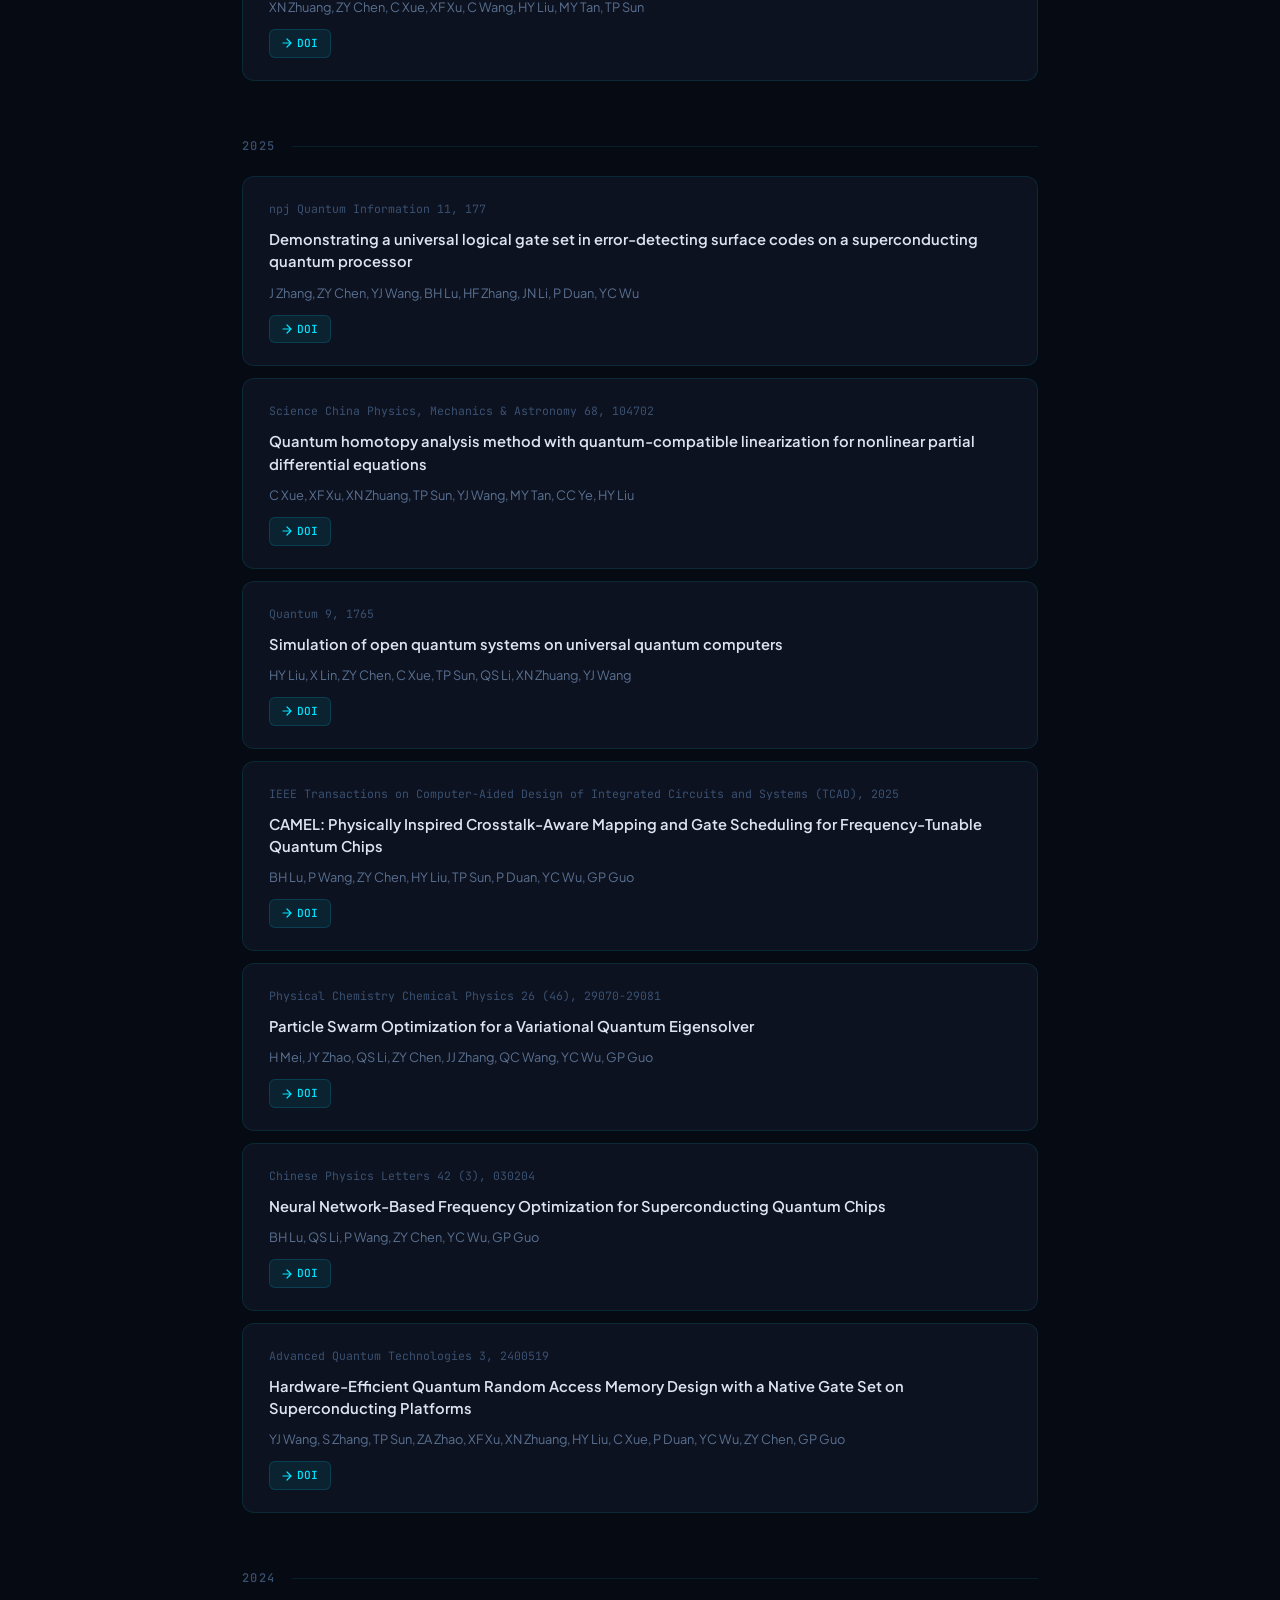
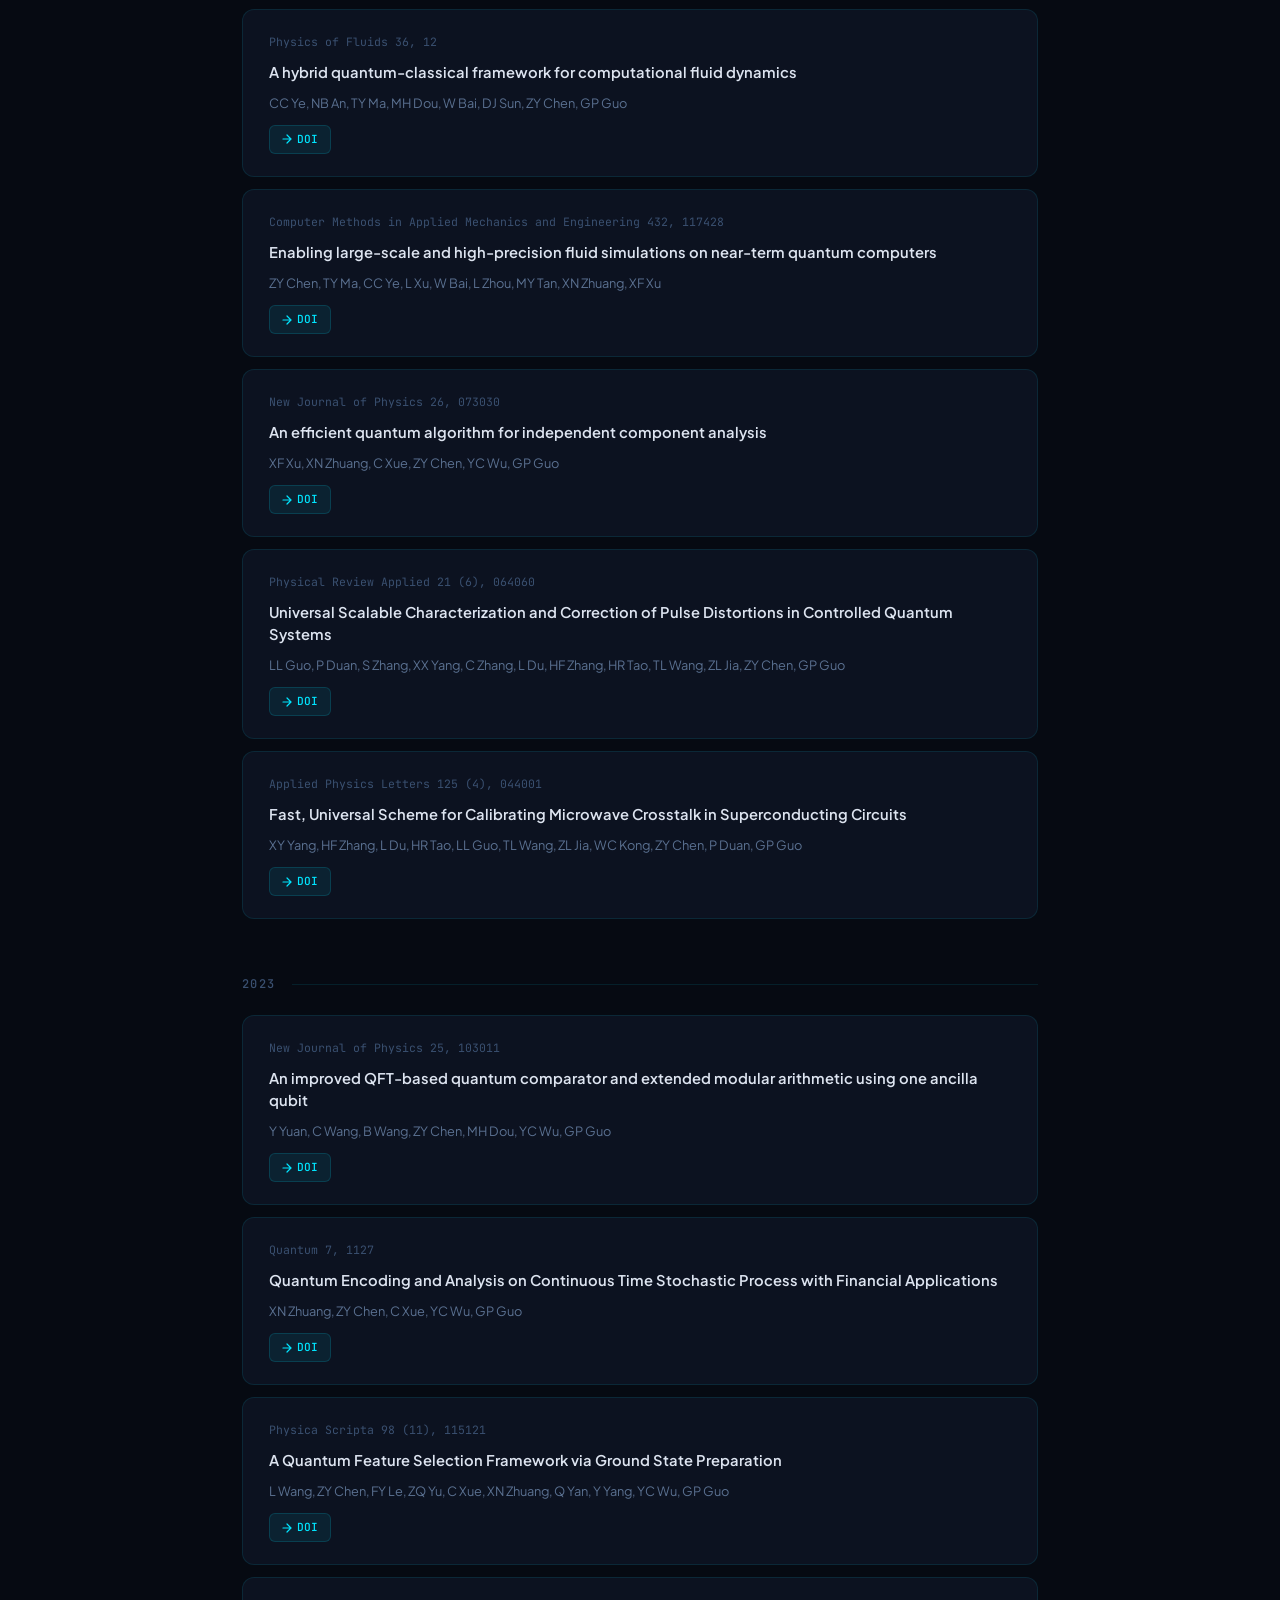
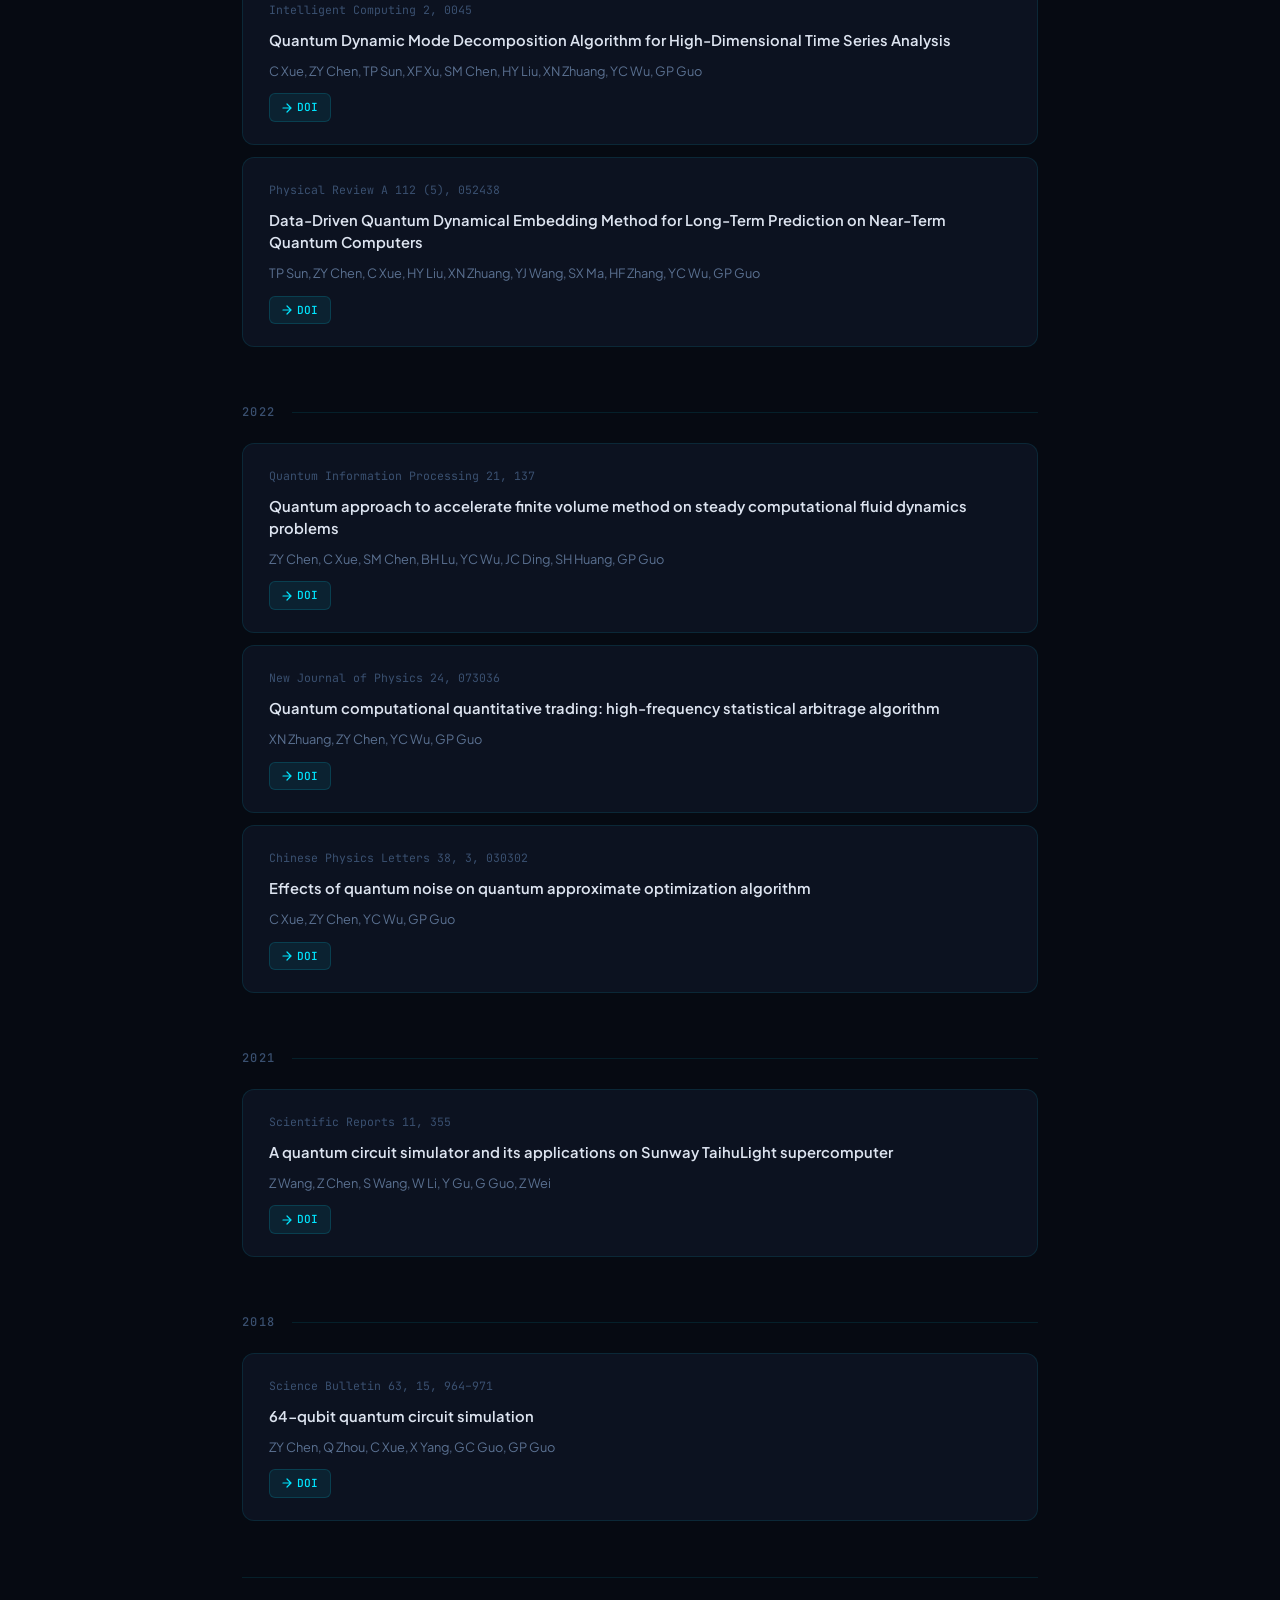
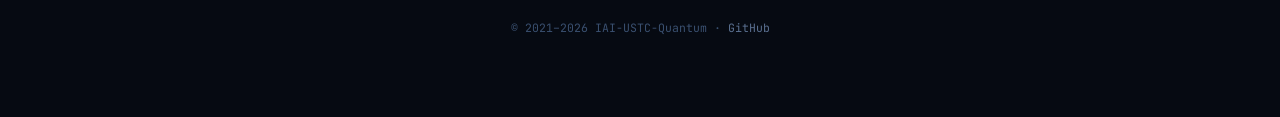
==== commit 1ab870e7: "Use English only in publications page translations Co-Authored-By: Claude Sonnet 4.6 <noreply@anthro" ====
--- a/publications.html
+++ b/publications.html
@@ -526,9 +526,9 @@
             },
             zh: {
                 nav_home: "首页",
-                nav_pub: "发表论文",
-                pub_label: "§ 研究成果",
-                pub_title: "发表论文",
+                nav_pub: "Publications",
+                pub_label: "§ Research Output",
+                pub_title: "Publications",
                 footer: "© 2021–2026 IAI-USTC-Quantum · <a href=\"https://github.com/IAI-USTC-Quantum\">GitHub</a>"
             }
         };
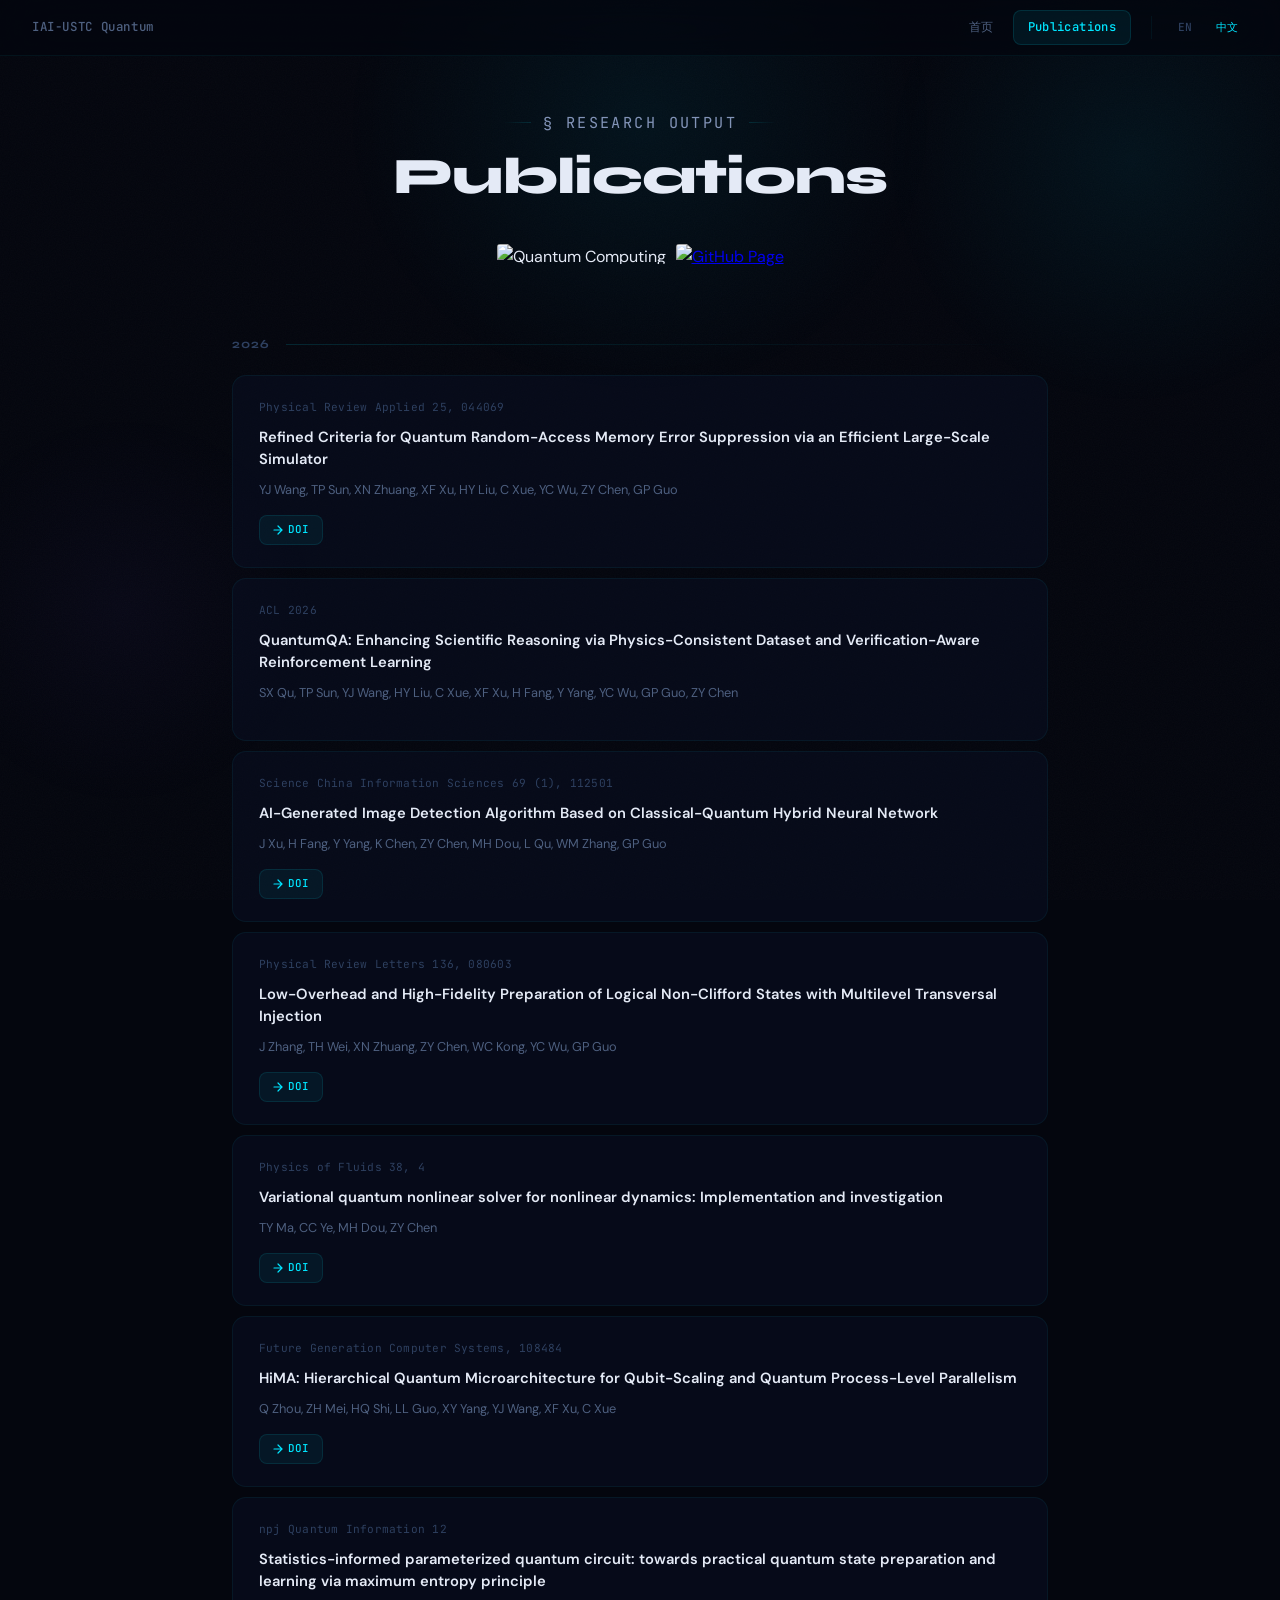
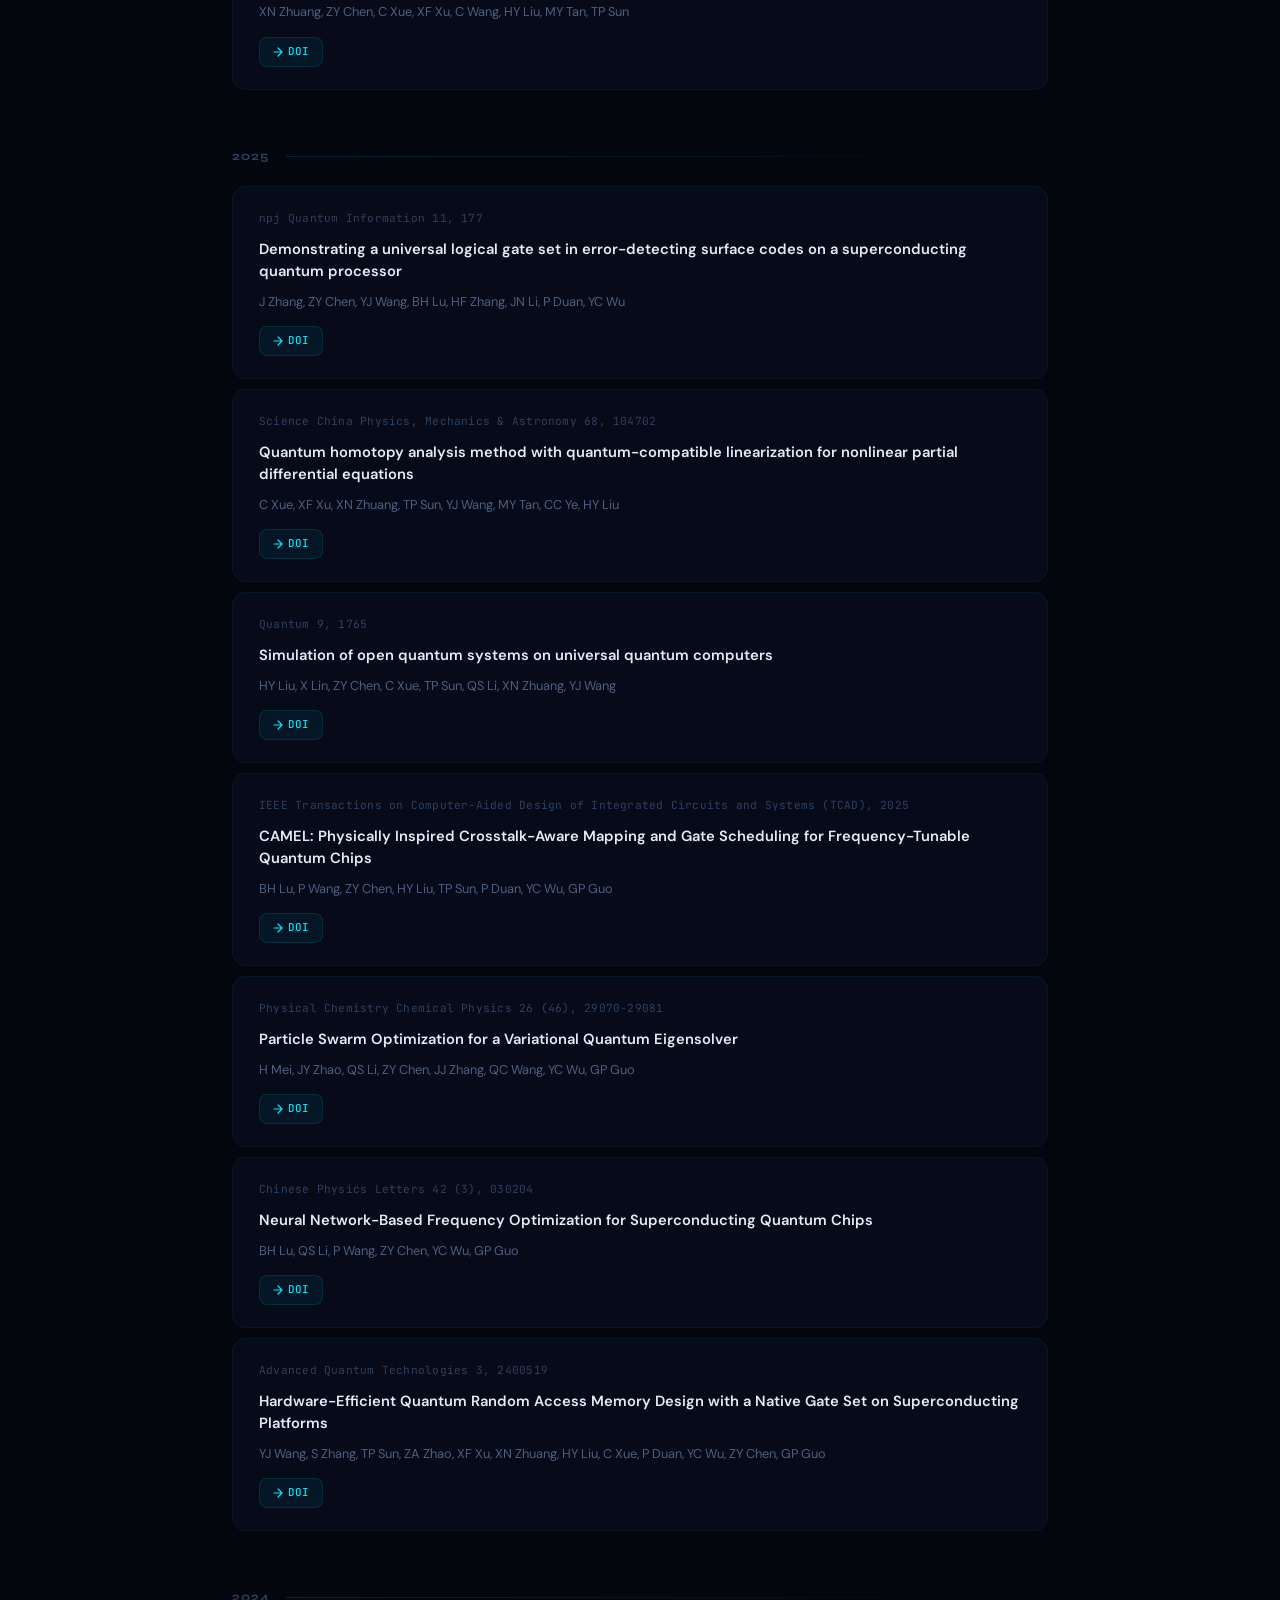
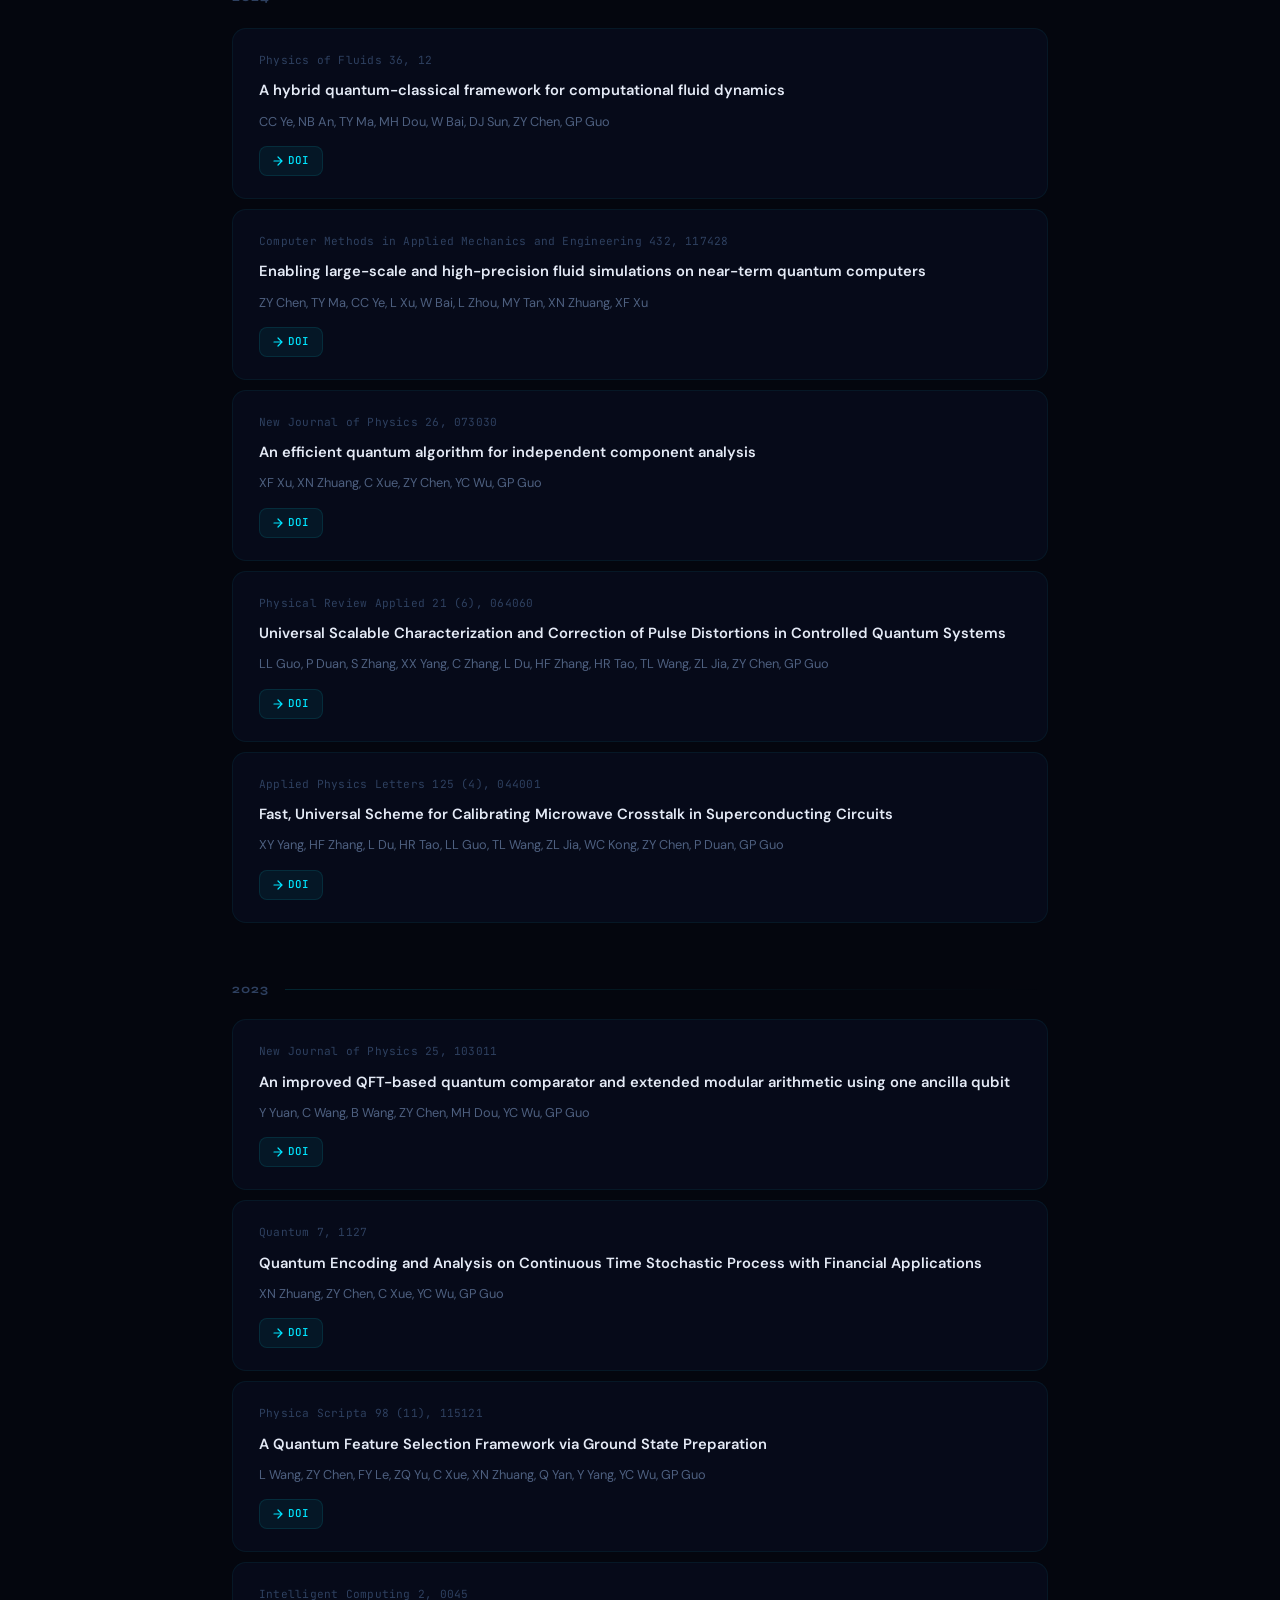
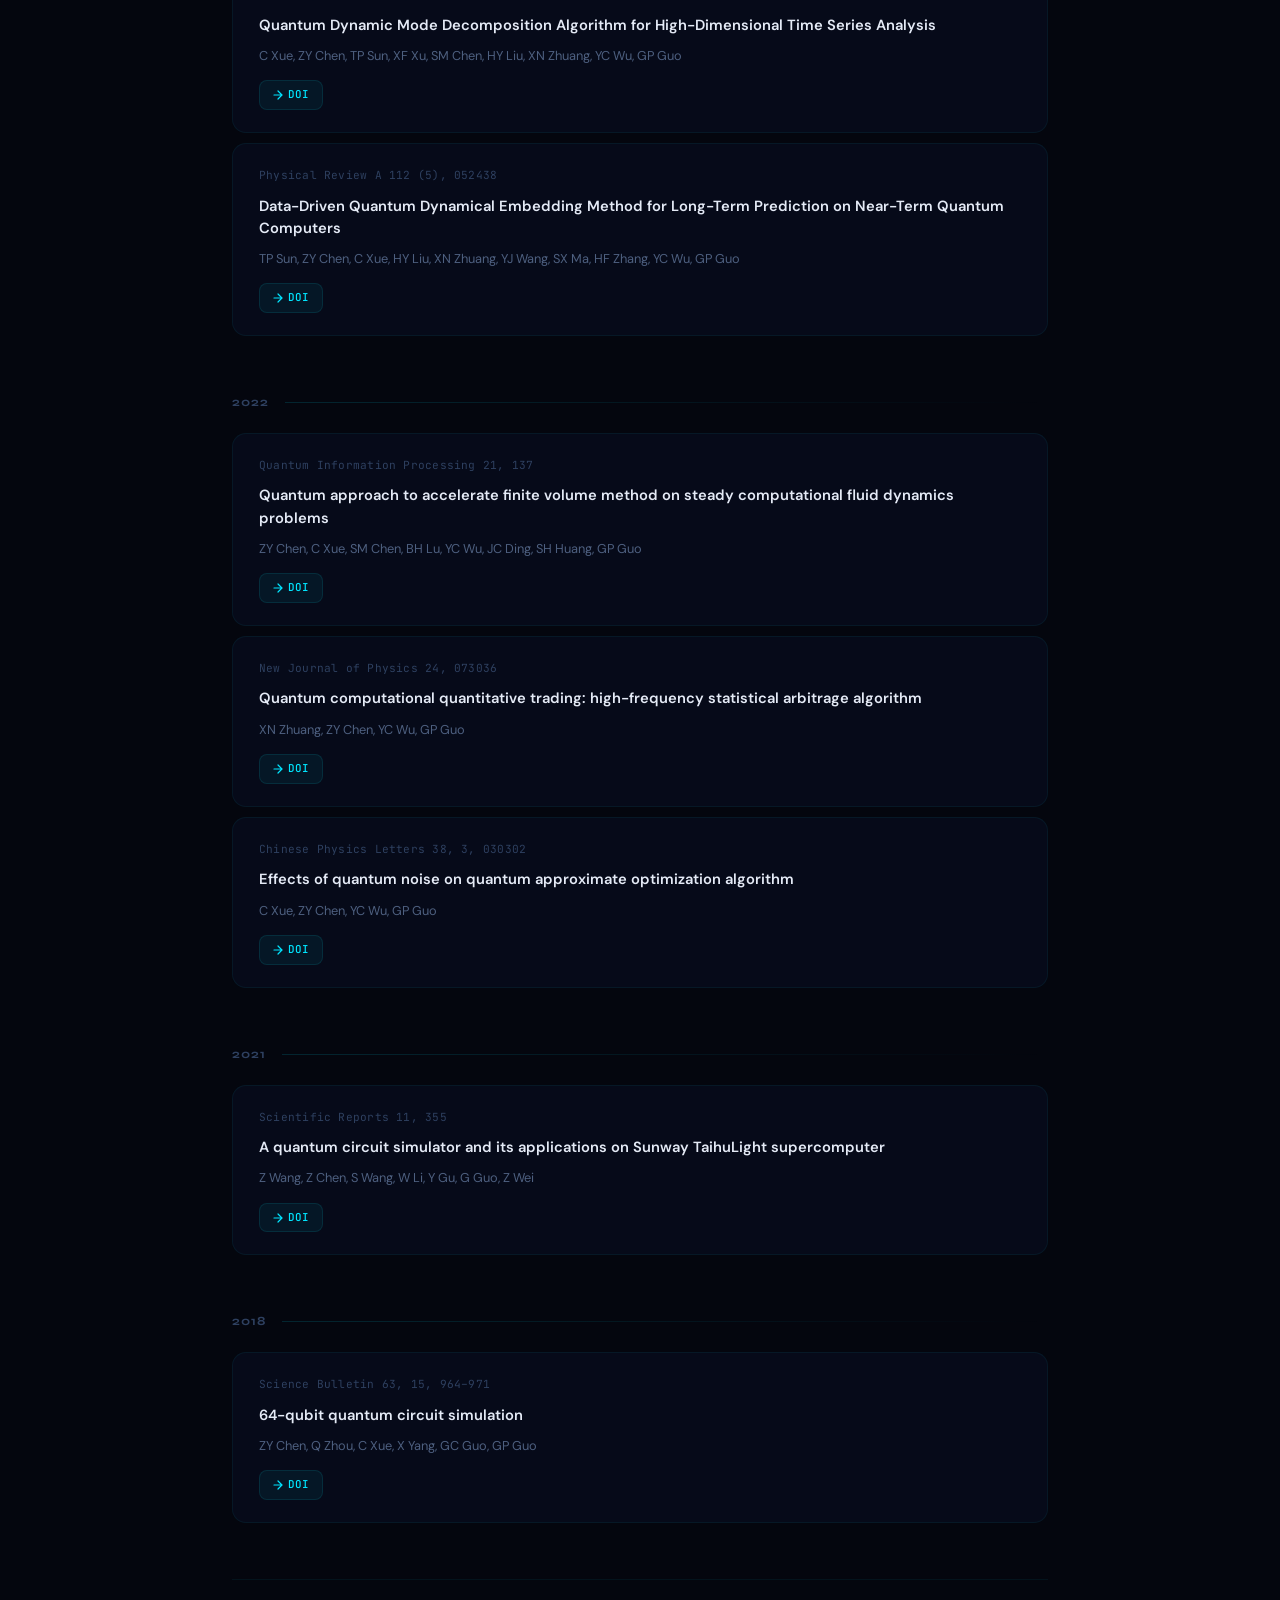
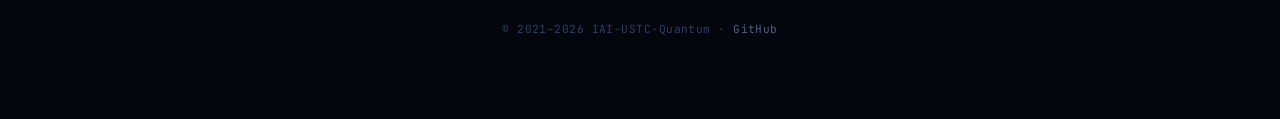
==== commit 16e8dfad: "Refine frontend visual design with depth and atmosphere Upgrade typography to Syne + DM Sans for a m" ====
--- a/publications.html
+++ b/publications.html
@@ -6,385 +6,278 @@
     <title>Publications — IAI-USTC Quantum</title>
     <link rel="preconnect" href="https://fonts.googleapis.com">
     <link rel="preconnect" href="https://fonts.gstatic.com" crossorigin>
-    <link href="https://fonts.googleapis.com/css2?family=Plus+Jakarta+Sans:wght@400;500;600;700;800&family=JetBrains+Mono:wght@400;500&display=swap" rel="stylesheet">
+    <link href="https://fonts.googleapis.com/css2?family=Syne:wght@400;600;700;800&family=DM+Sans:opsz,wght@9..40,400;9..40,500;9..40,600;9..40,700&family=JetBrains+Mono:wght@400;500&display=swap" rel="stylesheet">
     <style>
         :root {
-            --bg: #060a12;
-            --surface: #0c1220;
-            --surface-2: #111827;
-            --border: rgba(0, 229, 255, 0.1);
+            --bg: #04060e;
+            --surface: rgba(10, 16, 36, 0.55);
+            --surface-hover: rgba(16, 24, 52, 0.65);
+            --surface-solid: #0a1024;
+            --surface-2: #101830;
+            --border: rgba(0, 229, 255, 0.06);
+            --border-hover: rgba(0, 229, 255, 0.14);
             --border-glow: rgba(0, 229, 255, 0.25);
-            --text: #dde4f0;
-            --text-muted: #5a7090;
-            --text-dim: #3a5070;
+            --text: #e4eaf6;
+            --text-secondary: #8294b8;
+            --text-muted: #4e6080;
+            --text-dim: #2e4060;
             --cyan: #00e5ff;
-            --cyan-dim: rgba(0, 229, 255, 0.15);
-            --cyan-glow: rgba(0, 229, 255, 0.4);
-            --amber: #f0b429;
-            --amber-dim: rgba(240, 180, 41, 0.12);
+            --cyan-soft: #80f0ff;
+            --cyan-dim: rgba(0, 229, 255, 0.07);
+            --cyan-glow: rgba(0, 229, 255, 0.3);
+            --violet: #a78bfa;
+            --violet-dim: rgba(167, 139, 250, 0.06);
+            --amber: #fbbf24;
+            --amber-dim: rgba(251, 191, 36, 0.08);
+            --radius-sm: 8px;
+            --radius-md: 14px;
+            --radius-lg: 20px;
         }
 
         *, *::before, *::after { margin: 0; padding: 0; box-sizing: border-box; }
-
         html { scroll-behavior: smooth; }
 
         body {
-            font-family: 'Plus Jakarta Sans', sans-serif;
-            background: var(--bg);
-            color: var(--text);
-            line-height: 1.65;
-            min-height: 100vh;
-            overflow-x: hidden;
+            font-family: 'DM Sans', -apple-system, sans-serif;
+            background: var(--bg); color: var(--text);
+            line-height: 1.65; min-height: 100vh; overflow-x: hidden;
         }
 
         .bg-canvas {
-            position: fixed;
-            inset: 0;
-            z-index: 0;
-            pointer-events: none;
-            opacity: 0.35;
+            position: fixed; inset: 0; z-index: 0;
+            pointer-events: none; opacity: 0.28;
         }
 
         body::after {
-            content: '';
-            position: fixed;
-            inset: 0;
-            z-index: 1;
-            pointer-events: none;
-            opacity: 0.04;
-            background-image: url("data:image/svg+xml,%3Csvg viewBox='0 0 256 256' xmlns='http://www.w3.org/2000/svg'%3E%3Cfilter id='n'%3E%3CfeTurbulence type='fractalNoise' baseFrequency='0.9' numOctaves='4' stitchTiles='stitch'/%3E%3C/filter%3E%3Crect width='100%25' height='100%25' filter='url(%23n)'/%3E%3C/svg%3E");
-            background-size: 200px;
-        }
-
-        /* ─── Top Nav ─── */
+            content: ''; position: fixed; inset: 0; z-index: 1;
+            pointer-events: none; opacity: 0.028;
+            background-image: url("data:image/svg+xml,%3Csvg viewBox='0 0 256 256' xmlns='http://www.w3.org/2000/svg'%3E%3Cfilter id='n'%3E%3CfeTurbulence type='fractalNoise' baseFrequency='0.85' numOctaves='4' stitchTiles='stitch'/%3E%3C/filter%3E%3Crect width='100%25' height='100%25' filter='url(%23n)'/%3E%3C/svg%3E");
+            background-size: 256px;
+        }
+
+        .ambient-orb {
+            position: fixed; border-radius: 50%; pointer-events: none; z-index: 0;
+        }
+        .ambient-orb--cyan {
+            width: 500px; height: 500px;
+            background: radial-gradient(circle, rgba(0,229,255,0.06) 0%, transparent 70%);
+            top: -10%; right: -8%;
+            animation: orbFloat 22s ease-in-out infinite;
+        }
+        .ambient-orb--violet {
+            width: 400px; height: 400px;
+            background: radial-gradient(circle, rgba(139,92,246,0.04) 0%, transparent 70%);
+            bottom: 10%; left: -6%;
+            animation: orbFloat 28s ease-in-out infinite reverse;
+        }
+        @keyframes orbFloat {
+            0%, 100% { transform: translate(0, 0) scale(1); }
+            33% { transform: translate(30px, -20px) scale(1.05); }
+            66% { transform: translate(-20px, 15px) scale(0.95); }
+        }
+
+        /* ─── Nav ─── */
         .top-nav {
-            position: fixed;
-            top: 0;
-            left: 0;
-            right: 0;
-            z-index: 100;
-            display: flex;
-            align-items: center;
-            justify-content: space-between;
-            padding: 0 32px;
-            height: 56px;
-            background: rgba(6, 10, 18, 0.8);
+            position: fixed; top: 0; left: 0; right: 0; z-index: 100;
+            display: flex; align-items: center; justify-content: space-between;
+            padding: 0 32px; height: 56px;
+            background: rgba(4, 6, 14, 0.72);
             border-bottom: 1px solid var(--border);
-            backdrop-filter: blur(16px);
-        }
-
+            backdrop-filter: blur(24px) saturate(1.2);
+            -webkit-backdrop-filter: blur(24px) saturate(1.2);
+        }
         .nav-logo {
             font-family: 'JetBrains Mono', monospace;
-            font-size: 0.8rem;
-            font-weight: 500;
-            color: var(--text-muted);
-            text-decoration: none;
-            letter-spacing: 0.05em;
-            transition: color 0.2s;
-        }
-
+            font-size: 0.78rem; font-weight: 500;
+            color: var(--text-muted); text-decoration: none;
+            letter-spacing: 0.05em; transition: color 0.3s;
+        }
         .nav-logo:hover { color: var(--cyan); text-decoration: none; }
-
-        .nav-links {
-            display: flex;
-            align-items: center;
-            gap: 4px;
-        }
-
+        .nav-links { display: flex; align-items: center; gap: 4px; }
         .nav-link {
             font-family: 'JetBrains Mono', monospace;
-            font-size: 0.78rem;
-            font-weight: 500;
-            color: var(--text-muted);
-            text-decoration: none;
-            padding: 6px 14px;
-            border-radius: 6px;
+            font-size: 0.76rem; font-weight: 500;
+            color: var(--text-muted); text-decoration: none;
+            padding: 6px 14px; border-radius: var(--radius-sm);
             border: 1px solid transparent;
-            transition: all 0.2s;
+            transition: all 0.25s cubic-bezier(0.4, 0, 0.2, 1);
             letter-spacing: 0.03em;
         }
-
         .nav-link:hover { color: var(--text); background: var(--surface); border-color: var(--border); text-decoration: none; }
-        .nav-link.active { color: var(--cyan); background: var(--cyan-dim); border-color: rgba(0, 229, 255, 0.2); }
-
-        .nav-lang {
-            display: flex;
-            gap: 4px;
-            margin-left: 16px;
-            padding-left: 16px;
-            border-left: 1px solid var(--border);
-        }
-
+        .nav-link.active { color: var(--cyan); background: var(--cyan-dim); border-color: rgba(0,229,255,0.12); }
+        .nav-lang { display: flex; gap: 4px; margin-left: 16px; padding-left: 16px; border-left: 1px solid var(--border); }
         .nav-lang button {
-            background: transparent;
-            border: none;
-            color: var(--text-dim);
-            padding: 4px 10px;
-            border-radius: 4px;
-            cursor: pointer;
-            font-family: 'JetBrains Mono', monospace;
-            font-size: 0.72rem;
-            font-weight: 500;
-            transition: all 0.2s;
-        }
-
+            background: transparent; border: none;
+            color: var(--text-dim); padding: 4px 10px;
+            border-radius: 4px; cursor: pointer;
+            font-family: 'JetBrains Mono', monospace;
+            font-size: 0.7rem; font-weight: 500;
+            transition: all 0.25s;
+        }
         .nav-lang button:hover { color: var(--text); background: var(--surface); }
         .nav-lang button.active { color: var(--cyan); }
 
         /* ─── Layout ─── */
         .container {
+            position: relative; z-index: 2;
+            max-width: 880px; margin: 0 auto;
+            padding: 0 32px 80px;
+        }
+
+        /* ─── Page Hero ─── */
+        .page-hero {
+            padding: 110px 0 64px; text-align: center;
             position: relative;
-            z-index: 2;
-            max-width: 860px;
-            margin: 0 auto;
-            padding: 0 32px 80px;
-        }
-
-        /* ─── Hero ─── */
-        .page-hero {
-            padding: 100px 0 56px;
-            text-align: center;
-            opacity: 0;
-            animation: fadeUp 0.6s ease forwards;
-        }
-
+            opacity: 0; animation: fadeUp 0.7s cubic-bezier(0.16,1,0.3,1) forwards;
+        }
+        .page-hero::before {
+            content: '';
+            position: absolute; width: 600px; height: 400px;
+            top: 0; left: 50%; transform: translateX(-50%);
+            background: radial-gradient(ellipse at 50% 30%, rgba(0,229,255,0.06) 0%, transparent 70%);
+            pointer-events: none; z-index: -1;
+        }
         .page-hero-label {
             font-family: 'JetBrains Mono', monospace;
-            font-size: 0.68rem;
-            color: var(--cyan);
-            letter-spacing: 0.15em;
-            text-transform: uppercase;
-            margin-bottom: 20px;
-            display: flex;
-            align-items: center;
-            justify-content: center;
-            gap: 10px;
-        }
-
+            font-size: 0.66rem; color: var(--cyan);
+            letter-spacing: 0.16em; text-transform: uppercase;
+            margin-bottom: 22px;
+            display: flex; align-items: center; justify-content: center; gap: 12px;
+        }
         .page-hero-label::before, .page-hero-label::after {
-            content: '';
-            width: 24px;
-            height: 1px;
-            background: var(--border);
-        }
-
+            content: ''; width: 28px; height: 1px;
+            background: linear-gradient(90deg, transparent, var(--border-hover));
+        }
+        .page-hero-label::after {
+            background: linear-gradient(90deg, var(--border-hover), transparent);
+        }
         .page-hero h1 {
-            font-size: clamp(2rem, 5vw, 3rem);
-            font-weight: 800;
-            letter-spacing: -0.5px;
-            margin-bottom: 14px;
-            color: var(--text);
-        }
-
+            font-family: 'Syne', sans-serif;
+            font-size: clamp(2rem, 5vw, 3.2rem);
+            font-weight: 800; letter-spacing: -1px;
+            margin-bottom: 14px; color: var(--text);
+        }
         .page-hero h1 .accent {
-            color: var(--cyan);
-            text-shadow: 0 0 40px var(--cyan-glow);
-        }
-
+            background: linear-gradient(135deg, var(--cyan), var(--cyan-soft));
+            -webkit-background-clip: text; -webkit-text-fill-color: transparent;
+            background-clip: text;
+        }
         .page-hero p {
-            font-size: 0.95rem;
-            color: var(--text-muted);
-            max-width: 460px;
-            margin: 0 auto;
-            opacity: 0;
-            animation: fadeUp 0.6s 0.2s ease forwards;
-        }
-
+            font-size: 0.95rem; color: var(--text-secondary);
+            max-width: 460px; margin: 0 auto;
+            opacity: 0; animation: fadeUp 0.6s 0.2s cubic-bezier(0.16,1,0.3,1) forwards;
+        }
         .hero-badges {
-            display: flex;
-            justify-content: center;
-            gap: 10px;
-            flex-wrap: wrap;
+            display: flex; justify-content: center; gap: 10px; flex-wrap: wrap;
             margin-top: 24px;
-            opacity: 0;
-            animation: fadeUp 0.6s 0.3s ease forwards;
-        }
-
+            opacity: 0; animation: fadeUp 0.6s 0.3s cubic-bezier(0.16,1,0.3,1) forwards;
+        }
         .hero-badges img { height: 20px; border-radius: 3px; }
 
         /* ─── Year group ─── */
         .year-group {
             margin-bottom: 56px;
-            opacity: 0;
-            animation: fadeUp 0.5s ease forwards;
-        }
-
+            opacity: 0; animation: fadeUp 0.5s cubic-bezier(0.16,1,0.3,1) forwards;
+        }
         .year-header {
-            display: flex;
-            align-items: center;
-            gap: 16px;
-            margin-bottom: 20px;
-        }
-
+            display: flex; align-items: center; gap: 16px; margin-bottom: 20px;
+        }
         .year-label {
-            font-family: 'JetBrains Mono', monospace;
-            font-size: 0.75rem;
-            font-weight: 500;
-            color: var(--text-dim);
-            letter-spacing: 0.12em;
-            white-space: nowrap;
-        }
-
-        .year-line {
-            flex: 1;
-            height: 1px;
-            background: var(--border);
-        }
+            font-family: 'Syne', sans-serif;
+            font-size: 0.78rem; font-weight: 700;
+            color: var(--text-dim); letter-spacing: 0.08em; white-space: nowrap;
+        }
+        .year-line { flex: 1; height: 1px; background: linear-gradient(90deg, var(--border-hover), transparent); }
 
         /* ─── Paper card ─── */
         .paper-card {
-            background: var(--surface);
-            border: 1px solid var(--border);
-            border-radius: 12px;
-            padding: 22px 26px;
-            margin-bottom: 12px;
-            transition: border-color 0.2s, background 0.2s, transform 0.2s;
-            position: relative;
-            overflow: hidden;
-        }
-
+            background: var(--surface); border: 1px solid var(--border);
+            border-radius: var(--radius-md); padding: 22px 26px;
+            margin-bottom: 10px;
+            transition: all 0.3s cubic-bezier(0.16,1,0.3,1);
+            position: relative; overflow: hidden;
+            backdrop-filter: blur(8px); -webkit-backdrop-filter: blur(8px);
+        }
         .paper-card::before {
-            content: '';
-            position: absolute;
-            left: 0;
-            top: 0;
-            bottom: 0;
-            width: 2px;
-            background: var(--cyan);
-            opacity: 0;
-            transition: opacity 0.2s;
-        }
-
+            content: ''; position: absolute; left: 0; top: 0; bottom: 0;
+            width: 2px; background: var(--cyan);
+            opacity: 0; transition: opacity 0.3s;
+        }
+        .paper-card::after {
+            content: ''; position: absolute; inset: -1px; border-radius: inherit; padding: 1px;
+            background: linear-gradient(135deg, rgba(0,229,255,0.1), transparent 50%, rgba(139,92,246,0.06));
+            -webkit-mask: linear-gradient(#fff 0 0) content-box, linear-gradient(#fff 0 0);
+            -webkit-mask-composite: xor; mask-composite: exclude;
+            opacity: 0; transition: opacity 0.35s; pointer-events: none;
+        }
         .paper-card:hover {
-            border-color: var(--border-glow);
-            background: var(--surface-2);
+            border-color: transparent;
+            background: var(--surface-hover);
             transform: translateX(3px);
-        }
-
+            box-shadow: 0 8px 28px rgba(0,0,0,0.35);
+        }
         .paper-card:hover::before { opacity: 1; }
+        .paper-card:hover::after { opacity: 1; }
 
         .paper-meta {
-            display: flex;
-            align-items: center;
-            gap: 10px;
-            margin-bottom: 10px;
-            flex-wrap: wrap;
-        }
-
-        .paper-year-badge {
-            font-family: 'JetBrains Mono', monospace;
-            font-size: 0.65rem;
-            font-weight: 500;
-            padding: 2px 8px;
-            border-radius: 100px;
-            background: var(--cyan-dim);
-            color: var(--cyan);
-            border: 1px solid rgba(0, 229, 255, 0.15);
-        }
-
+            display: flex; align-items: center; gap: 10px;
+            margin-bottom: 10px; flex-wrap: wrap;
+        }
         .paper-venue {
             font-family: 'JetBrains Mono', monospace;
-            font-size: 0.72rem;
-            color: var(--text-dim);
-        }
-
-        .paper-citations {
-            margin-left: auto;
-            font-family: 'JetBrains Mono', monospace;
-            font-size: 0.68rem;
-            color: var(--text-dim);
-            display: flex;
-            align-items: center;
-            gap: 4px;
-        }
-
-        .paper-citations svg { opacity: 0.5; }
-
+            font-size: 0.7rem; color: var(--text-dim);
+            letter-spacing: 0.02em;
+        }
         .paper-title {
-            font-size: 0.92rem;
-            font-weight: 600;
-            color: var(--text);
-            margin-bottom: 10px;
-            line-height: 1.5;
-        }
-
+            font-family: 'DM Sans', sans-serif;
+            font-size: 0.92rem; font-weight: 600;
+            color: var(--text); margin-bottom: 10px; line-height: 1.5;
+        }
         .paper-authors {
-            font-size: 0.8rem;
-            color: var(--text-muted);
-            margin-bottom: 12px;
-            line-height: 1.6;
-        }
-
+            font-size: 0.8rem; color: var(--text-muted);
+            margin-bottom: 14px; line-height: 1.6;
+        }
         .paper-authors .team-author { color: var(--cyan); font-weight: 500; }
-
-        .paper-links {
-            display: flex;
-            align-items: center;
-            gap: 8px;
-            flex-wrap: wrap;
-        }
-
+        .paper-links { display: flex; align-items: center; gap: 8px; flex-wrap: wrap; }
         .paper-link {
-            display: inline-flex;
-            align-items: center;
-            gap: 5px;
-            font-family: 'JetBrains Mono', monospace;
-            font-size: 0.7rem;
-            font-weight: 500;
-            padding: 4px 12px;
-            border-radius: 6px;
+            display: inline-flex; align-items: center; gap: 5px;
+            font-family: 'JetBrains Mono', monospace;
+            font-size: 0.68rem; font-weight: 500;
+            padding: 5px 13px; border-radius: var(--radius-sm);
+            text-decoration: none; transition: all 0.2s;
+        }
+        .paper-link.doi {
+            background: rgba(0,229,255,0.06); color: var(--cyan);
+            border: 1px solid rgba(0,229,255,0.1);
+        }
+        .paper-link.doi:hover {
+            background: rgba(0,229,255,0.12);
+            border-color: rgba(0,229,255,0.2);
             text-decoration: none;
-            transition: all 0.15s;
-        }
-
-        .paper-link.doi {
-            background: rgba(0, 229, 255, 0.08);
-            color: var(--cyan);
-            border: 1px solid rgba(0, 229, 255, 0.15);
-        }
-
-        .paper-link.doi:hover {
-            background: rgba(0, 229, 255, 0.15);
-            text-decoration: none;
-        }
-
+        }
         .paper-link.arxiv {
-            background: rgba(240, 180, 41, 0.08);
-            color: var(--amber);
-            border: 1px solid rgba(240, 180, 41, 0.15);
-        }
-
+            background: rgba(251,191,36,0.06); color: var(--amber);
+            border: 1px solid rgba(251,191,36,0.1);
+        }
         .paper-link.arxiv:hover {
-            background: rgba(240, 180, 41, 0.15);
+            background: rgba(251,191,36,0.12);
+            border-color: rgba(251,191,36,0.2);
             text-decoration: none;
         }
 
         /* ─── Footer ─── */
         footer {
-            text-align: center;
-            padding-top: 40px;
+            text-align: center; padding-top: 40px;
             border-top: 1px solid var(--border);
-            opacity: 0;
-            animation: fadeUp 0.5s 0.9s ease forwards;
-        }
-
-        footer p {
-            font-family: 'JetBrains Mono', monospace;
-            font-size: 0.72rem;
-            color: var(--text-dim);
-        }
-
-        footer a {
-            color: var(--text-muted);
-            text-decoration: none;
-            transition: color 0.2s;
-        }
-
+            opacity: 0; animation: fadeUp 0.5s 0.9s cubic-bezier(0.16,1,0.3,1) forwards;
+        }
+        footer p { font-family: 'JetBrains Mono', monospace; font-size: 0.7rem; color: var(--text-dim); letter-spacing: 0.04em; }
+        footer a { color: var(--text-muted); text-decoration: none; transition: color 0.25s; }
         footer a:hover { color: var(--cyan); text-decoration: none; }
 
         /* ─── Animations ─── */
         @keyframes fadeUp {
-            from { opacity: 0; transform: translateY(16px); }
+            from { opacity: 0; transform: translateY(20px); }
             to { opacity: 1; transform: translateY(0); }
         }
 
@@ -392,14 +285,15 @@
         @media (max-width: 600px) {
             .container { padding: 0 16px 60px; }
             .top-nav { padding: 0 16px; }
-            .stats-row { gap: 24px; }
-            .paper-citations { display: none; }
+            .page-hero { padding: 96px 0 52px; }
+            .ambient-orb { display: none; }
         }
 
         /* ─── Scrollbar ─── */
         ::-webkit-scrollbar { width: 6px; }
         ::-webkit-scrollbar-track { background: var(--bg); }
-        ::-webkit-scrollbar-thumb { background: var(--border); border-radius: 3px; }
+        ::-webkit-scrollbar-thumb { background: rgba(0,229,255,0.08); border-radius: 3px; }
+        ::-webkit-scrollbar-thumb:hover { background: var(--cyan-dim); }
         ::selection { background: var(--cyan-dim); color: var(--cyan); }
     </style>
 </head>
@@ -407,7 +301,9 @@
 
     <canvas class="bg-canvas" id="bg"></canvas>
 
-    <!-- Top Navigation -->
+    <div class="ambient-orb ambient-orb--cyan"></div>
+    <div class="ambient-orb ambient-orb--violet"></div>
+
     <nav class="top-nav">
         <a href="index.html" class="nav-logo">IAI-USTC Quantum</a>
         <div class="nav-links">
@@ -430,7 +326,6 @@
             </div>
         </section>
 
-        <!-- Papers list rendered here -->
         <div id="papers-container"></div>
 
         <footer>
@@ -440,39 +335,56 @@
 
     <script src="data/publications.js"></script>
     <script>
-        /* ─── Shared canvas background ─── */
+        /* ─── Canvas background ─── */
         (function () {
             const canvas = document.getElementById('bg');
             const ctx = canvas.getContext('2d');
             let W, H;
             const nodes = [];
-            const MAX_NODES = 18;
-
-            function resize() { W = canvas.width = window.innerWidth; H = canvas.height = window.innerHeight; }
+            const MAX_NODES = 20;
+
+            function resize() {
+                W = canvas.width = window.innerWidth;
+                H = canvas.height = window.innerHeight;
+            }
 
             function addNode() {
                 if (nodes.length >= MAX_NODES) return;
-                nodes.push({ x: Math.random()*W, y: Math.random()*H, vx: (Math.random()-0.5)*0.3, vy: (Math.random()-0.5)*0.3, r: Math.random()*1.5+0.5, life: 0, maxLife: Math.random()*300+150 });
+                nodes.push({
+                    x: Math.random() * W, y: Math.random() * H,
+                    vx: (Math.random() - 0.5) * 0.25, vy: (Math.random() - 0.5) * 0.25,
+                    r: Math.random() * 1.2 + 0.4, life: 0, maxLife: Math.random() * 350 + 180
+                });
             }
 
             function draw() {
                 ctx.clearRect(0, 0, W, H);
-                if (Math.random() < 0.08) addNode();
+                if (Math.random() < 0.06) addNode();
                 for (let i = 0; i < nodes.length; i++) {
                     const a = nodes[i];
                     a.x += a.vx; a.y += a.vy; a.life++;
-                    if (a.x < -10 || a.x > W+10 || a.y < -10 || a.y > H+10 || a.life > a.maxLife) { nodes.splice(i,1); i--; continue; }
-                    for (let j = i+1; j < nodes.length; j++) {
+                    if (a.x < -10 || a.x > W + 10 || a.y < -10 || a.y > H + 10 || a.life > a.maxLife) {
+                        nodes.splice(i, 1); i--; continue;
+                    }
+                    for (let j = i + 1; j < nodes.length; j++) {
                         const b = nodes[j];
-                        const dx = a.x-b.x, dy = a.y-b.y, dist = Math.sqrt(dx*dx+dy*dy);
-                        if (dist < 120) {
-                            ctx.beginPath(); ctx.moveTo(a.x,a.y); ctx.lineTo(b.x,b.y);
-                            ctx.strokeStyle = `rgba(0,229,255,${0.12*(1-dist/120)})`;
-                            ctx.lineWidth = 0.5; ctx.stroke();
+                        const dx = a.x - b.x, dy = a.y - b.y, dist = Math.sqrt(dx * dx + dy * dy);
+                        if (dist < 140) {
+                            ctx.beginPath(); ctx.moveTo(a.x, a.y); ctx.lineTo(b.x, b.y);
+                            ctx.strokeStyle = `rgba(0, 229, 255, ${0.08 * (1 - dist / 140)})`;
+                            ctx.lineWidth = 0.4; ctx.stroke();
                         }
                     }
-                    ctx.beginPath(); ctx.arc(a.x, a.y, a.r, 0, Math.PI*2);
-                    ctx.fillStyle = `rgba(0,229,255,${0.5*(1-a.life/a.maxLife)})`; ctx.fill();
+                    ctx.beginPath(); ctx.arc(a.x, a.y, a.r, 0, Math.PI * 2);
+                    ctx.fillStyle = `rgba(0, 229, 255, ${0.4 * (1 - a.life / a.maxLife)})`; ctx.fill();
+                }
+                if (Math.random() < 0.002) {
+                    const y = Math.random() * H;
+                    const grad = ctx.createLinearGradient(0, 0, W, 0);
+                    grad.addColorStop(0, 'transparent');
+                    grad.addColorStop(0.5, 'rgba(0,229,255,0.02)');
+                    grad.addColorStop(1, 'transparent');
+                    ctx.fillStyle = grad; ctx.fillRect(0, y, W, 1);
                 }
                 requestAnimationFrame(draw);
             }
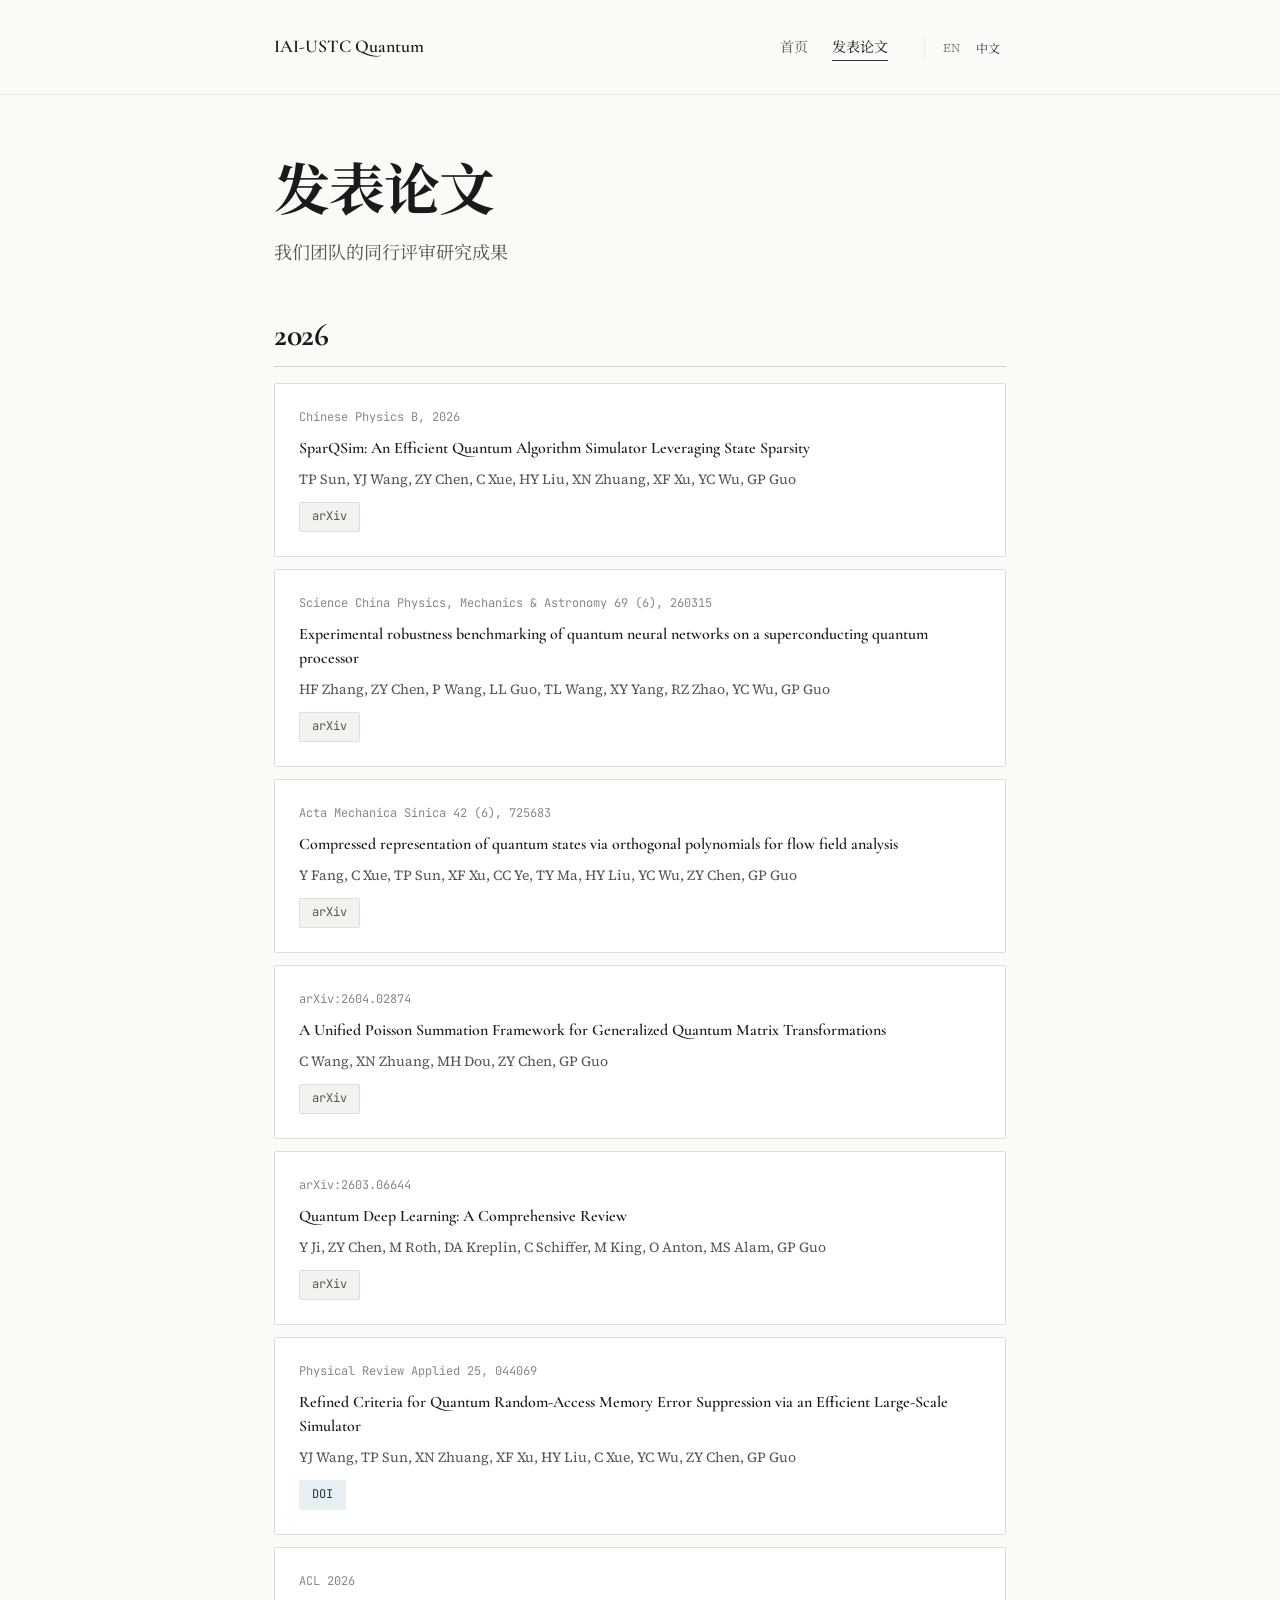
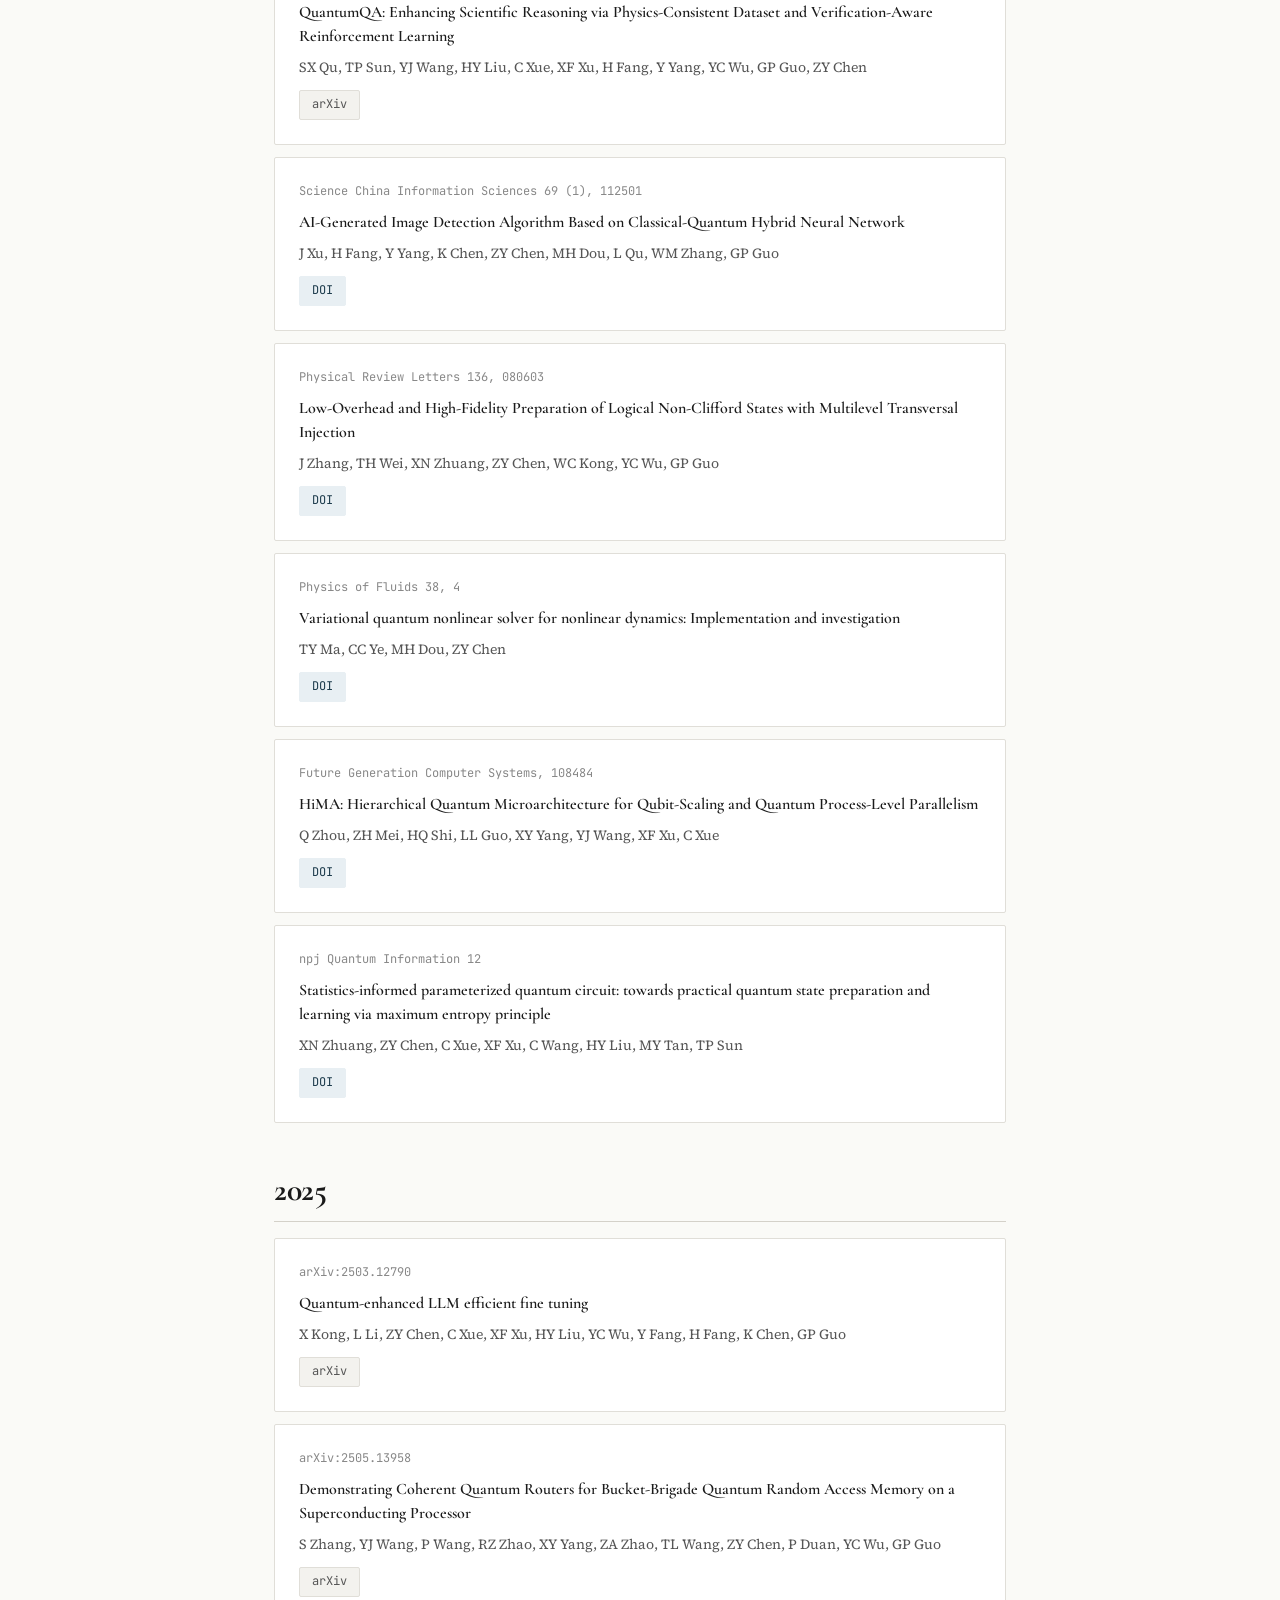
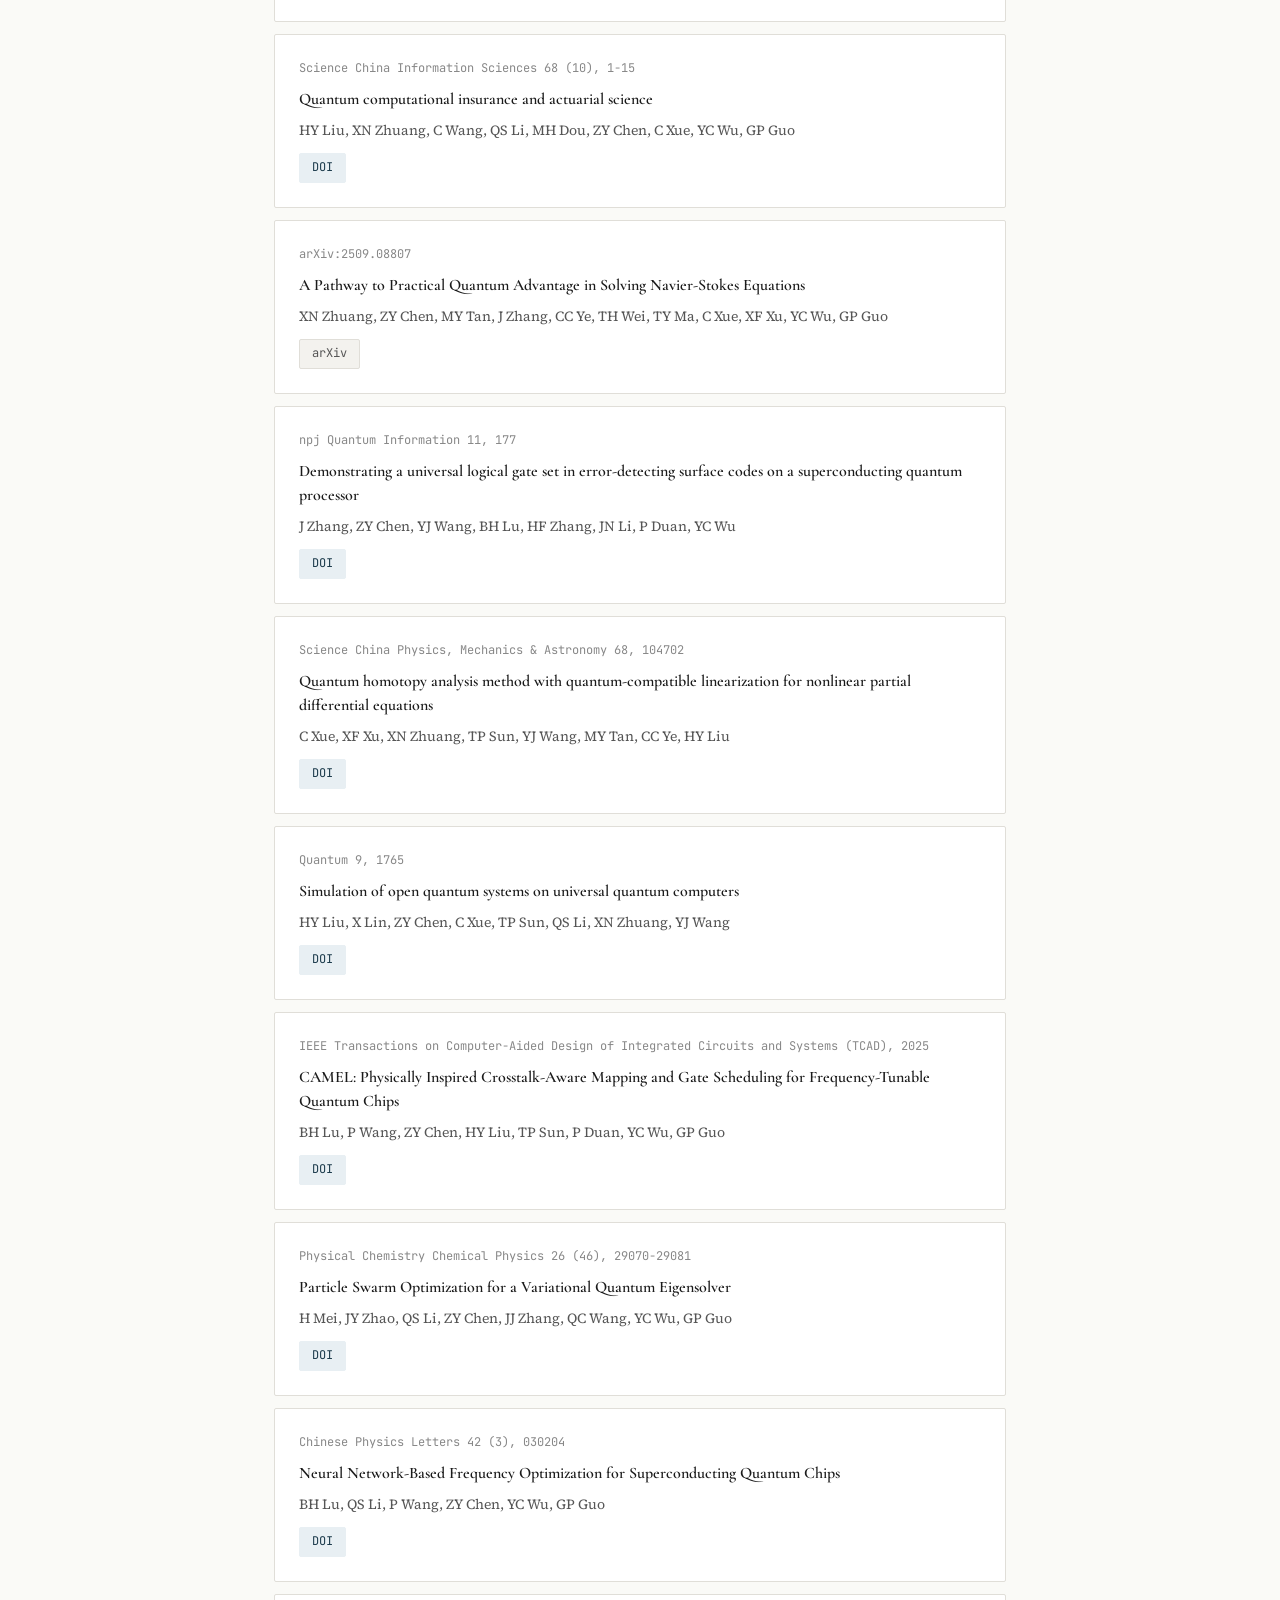
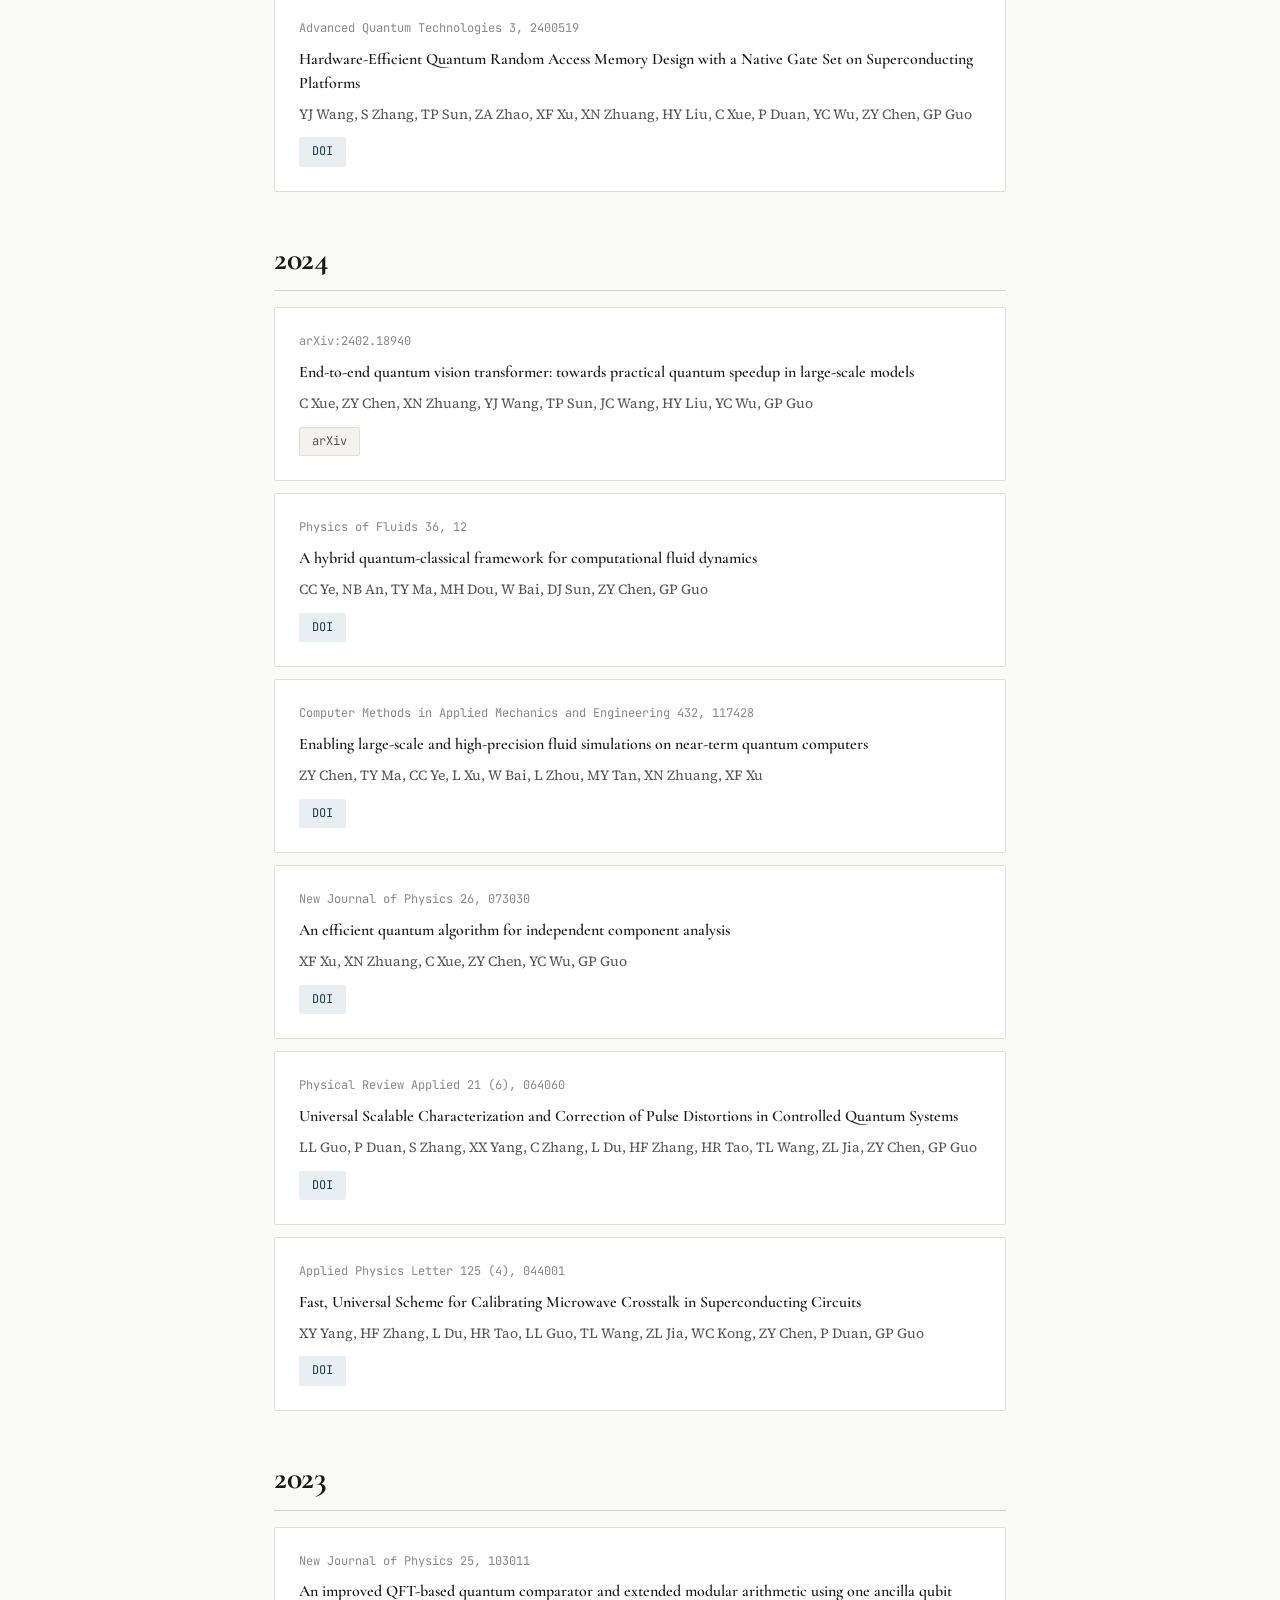
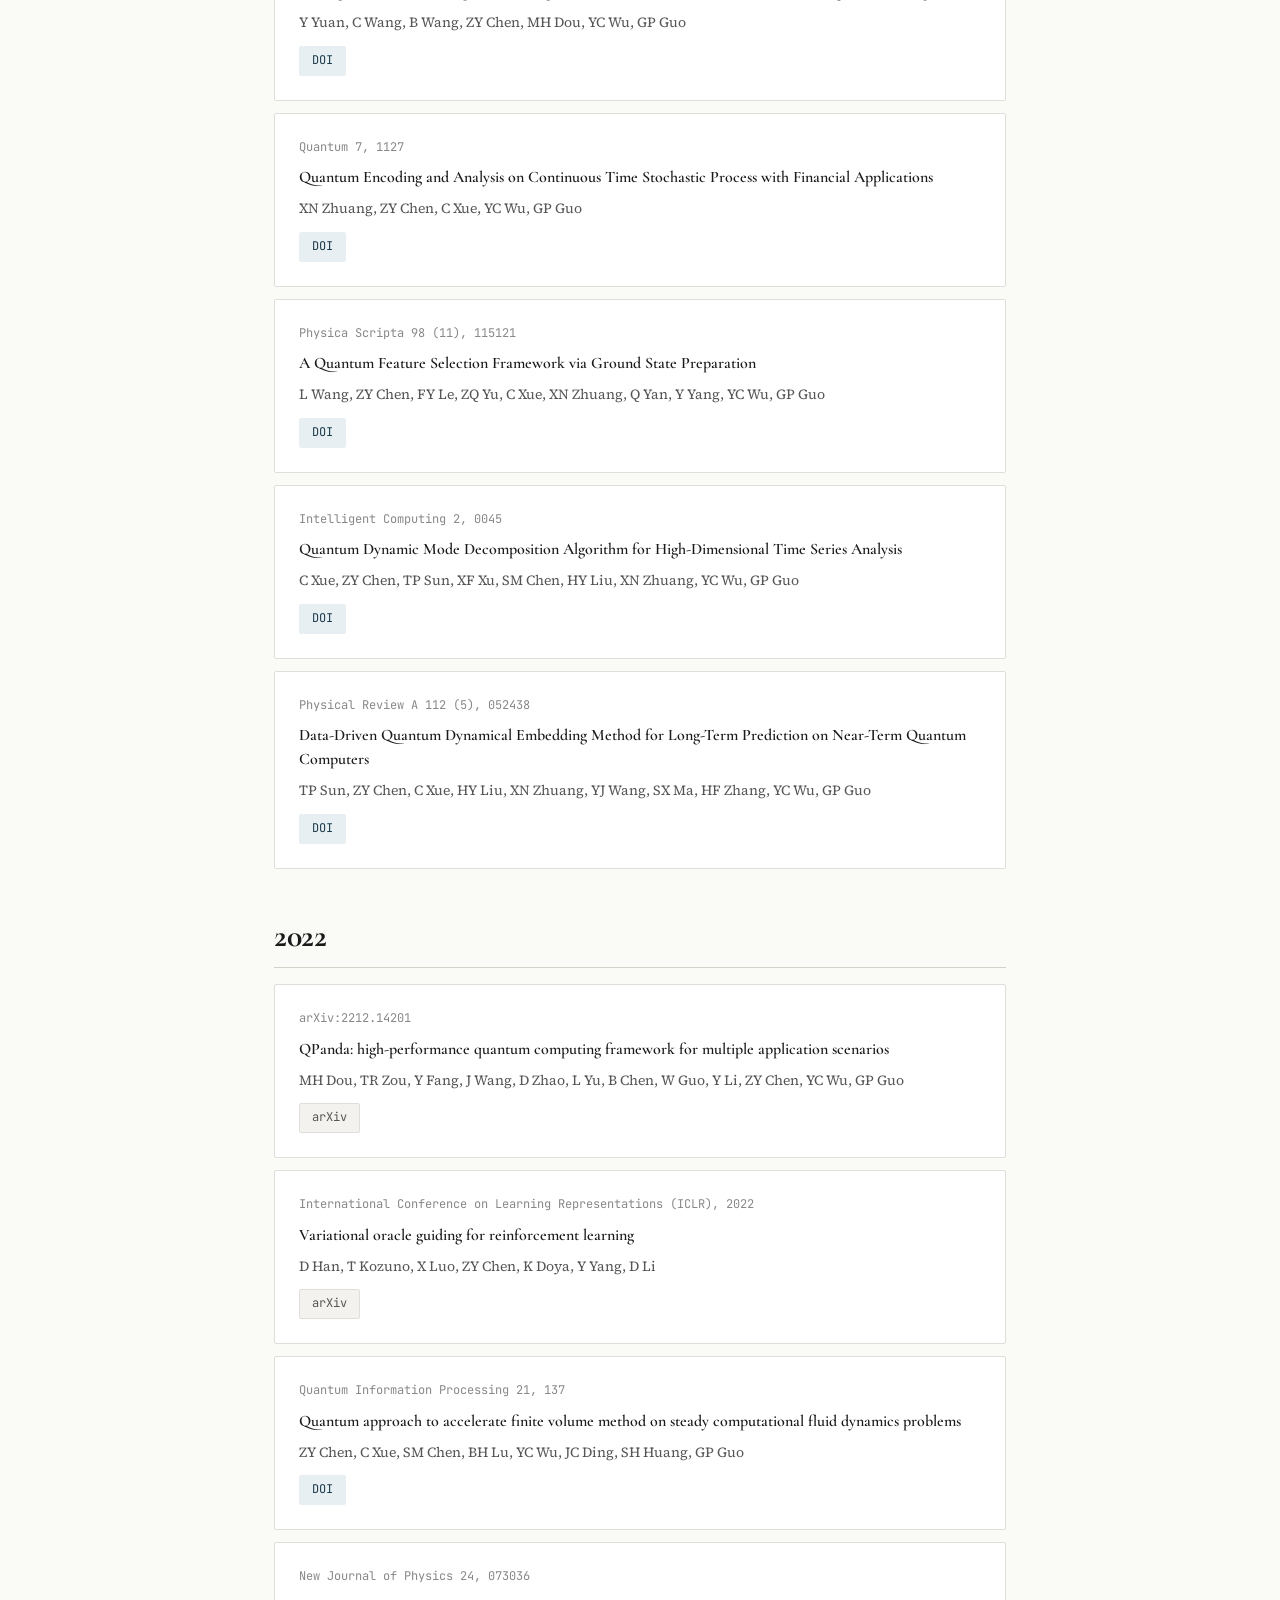
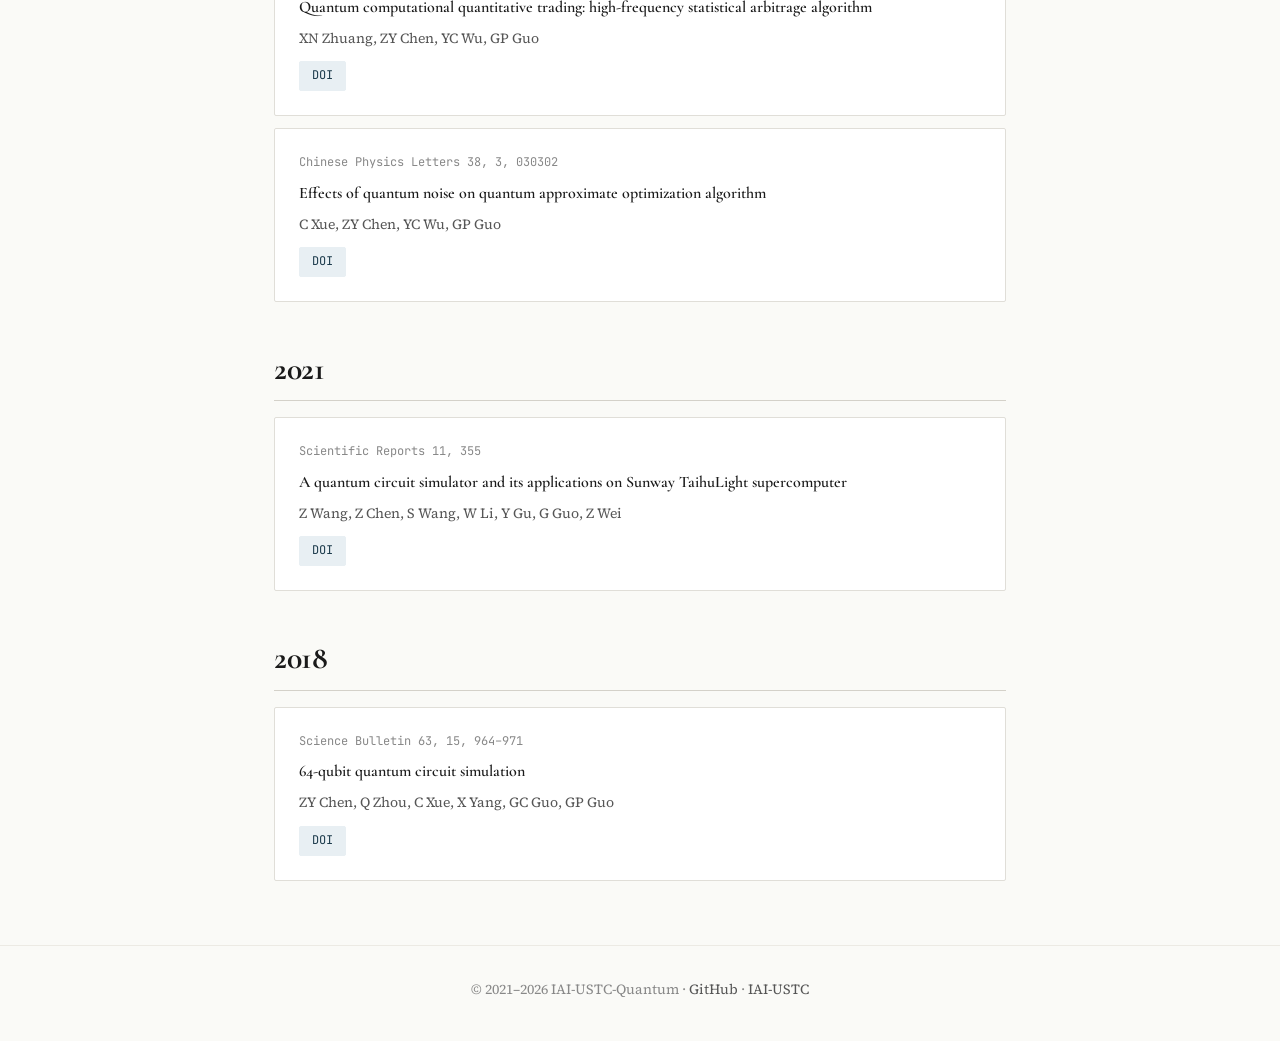
==== commit 0165819c: "Promote v2 redesign to root level and remove v2 subdirectory Move css/ and js/ from v2/ to root, upd" ====
--- a/publications.html
+++ b/publications.html
@@ -4,462 +4,51 @@
     <meta charset="UTF-8">
     <meta name="viewport" content="width=device-width, initial-scale=1.0">
     <title>Publications — IAI-USTC Quantum</title>
-    <link rel="preconnect" href="https://fonts.googleapis.com">
-    <link rel="preconnect" href="https://fonts.gstatic.com" crossorigin>
-    <link href="https://fonts.googleapis.com/css2?family=Syne:wght@400;600;700;800&family=DM+Sans:opsz,wght@9..40,400;9..40,500;9..40,600;9..40,700&family=JetBrains+Mono:wght@400;500&display=swap" rel="stylesheet">
-    <style>
-        :root {
-            --bg: #04060e;
-            --surface: rgba(10, 16, 36, 0.55);
-            --surface-hover: rgba(16, 24, 52, 0.65);
-            --surface-solid: #0a1024;
-            --surface-2: #101830;
-            --border: rgba(0, 229, 255, 0.06);
-            --border-hover: rgba(0, 229, 255, 0.14);
-            --border-glow: rgba(0, 229, 255, 0.25);
-            --text: #e4eaf6;
-            --text-secondary: #8294b8;
-            --text-muted: #4e6080;
-            --text-dim: #2e4060;
-            --cyan: #00e5ff;
-            --cyan-soft: #80f0ff;
-            --cyan-dim: rgba(0, 229, 255, 0.07);
-            --cyan-glow: rgba(0, 229, 255, 0.3);
-            --violet: #a78bfa;
-            --violet-dim: rgba(167, 139, 250, 0.06);
-            --amber: #fbbf24;
-            --amber-dim: rgba(251, 191, 36, 0.08);
-            --radius-sm: 8px;
-            --radius-md: 14px;
-            --radius-lg: 20px;
-        }
-
-        *, *::before, *::after { margin: 0; padding: 0; box-sizing: border-box; }
-        html { scroll-behavior: smooth; }
-
-        body {
-            font-family: 'DM Sans', -apple-system, sans-serif;
-            background: var(--bg); color: var(--text);
-            line-height: 1.65; min-height: 100vh; overflow-x: hidden;
-        }
-
-        .bg-canvas {
-            position: fixed; inset: 0; z-index: 0;
-            pointer-events: none; opacity: 0.28;
-        }
-
-        body::after {
-            content: ''; position: fixed; inset: 0; z-index: 1;
-            pointer-events: none; opacity: 0.028;
-            background-image: url("data:image/svg+xml,%3Csvg viewBox='0 0 256 256' xmlns='http://www.w3.org/2000/svg'%3E%3Cfilter id='n'%3E%3CfeTurbulence type='fractalNoise' baseFrequency='0.85' numOctaves='4' stitchTiles='stitch'/%3E%3C/filter%3E%3Crect width='100%25' height='100%25' filter='url(%23n)'/%3E%3C/svg%3E");
-            background-size: 256px;
-        }
-
-        .ambient-orb {
-            position: fixed; border-radius: 50%; pointer-events: none; z-index: 0;
-        }
-        .ambient-orb--cyan {
-            width: 500px; height: 500px;
-            background: radial-gradient(circle, rgba(0,229,255,0.06) 0%, transparent 70%);
-            top: -10%; right: -8%;
-            animation: orbFloat 22s ease-in-out infinite;
-        }
-        .ambient-orb--violet {
-            width: 400px; height: 400px;
-            background: radial-gradient(circle, rgba(139,92,246,0.04) 0%, transparent 70%);
-            bottom: 10%; left: -6%;
-            animation: orbFloat 28s ease-in-out infinite reverse;
-        }
-        @keyframes orbFloat {
-            0%, 100% { transform: translate(0, 0) scale(1); }
-            33% { transform: translate(30px, -20px) scale(1.05); }
-            66% { transform: translate(-20px, 15px) scale(0.95); }
-        }
-
-        /* ─── Nav ─── */
-        .top-nav {
-            position: fixed; top: 0; left: 0; right: 0; z-index: 100;
-            display: flex; align-items: center; justify-content: space-between;
-            padding: 0 32px; height: 56px;
-            background: rgba(4, 6, 14, 0.72);
-            border-bottom: 1px solid var(--border);
-            backdrop-filter: blur(24px) saturate(1.2);
-            -webkit-backdrop-filter: blur(24px) saturate(1.2);
-        }
-        .nav-logo {
-            font-family: 'JetBrains Mono', monospace;
-            font-size: 0.78rem; font-weight: 500;
-            color: var(--text-muted); text-decoration: none;
-            letter-spacing: 0.05em; transition: color 0.3s;
-        }
-        .nav-logo:hover { color: var(--cyan); text-decoration: none; }
-        .nav-links { display: flex; align-items: center; gap: 4px; }
-        .nav-link {
-            font-family: 'JetBrains Mono', monospace;
-            font-size: 0.76rem; font-weight: 500;
-            color: var(--text-muted); text-decoration: none;
-            padding: 6px 14px; border-radius: var(--radius-sm);
-            border: 1px solid transparent;
-            transition: all 0.25s cubic-bezier(0.4, 0, 0.2, 1);
-            letter-spacing: 0.03em;
-        }
-        .nav-link:hover { color: var(--text); background: var(--surface); border-color: var(--border); text-decoration: none; }
-        .nav-link.active { color: var(--cyan); background: var(--cyan-dim); border-color: rgba(0,229,255,0.12); }
-        .nav-lang { display: flex; gap: 4px; margin-left: 16px; padding-left: 16px; border-left: 1px solid var(--border); }
-        .nav-lang button {
-            background: transparent; border: none;
-            color: var(--text-dim); padding: 4px 10px;
-            border-radius: 4px; cursor: pointer;
-            font-family: 'JetBrains Mono', monospace;
-            font-size: 0.7rem; font-weight: 500;
-            transition: all 0.25s;
-        }
-        .nav-lang button:hover { color: var(--text); background: var(--surface); }
-        .nav-lang button.active { color: var(--cyan); }
-
-        /* ─── Layout ─── */
-        .container {
-            position: relative; z-index: 2;
-            max-width: 880px; margin: 0 auto;
-            padding: 0 32px 80px;
-        }
-
-        /* ─── Page Hero ─── */
-        .page-hero {
-            padding: 110px 0 64px; text-align: center;
-            position: relative;
-            opacity: 0; animation: fadeUp 0.7s cubic-bezier(0.16,1,0.3,1) forwards;
-        }
-        .page-hero::before {
-            content: '';
-            position: absolute; width: 600px; height: 400px;
-            top: 0; left: 50%; transform: translateX(-50%);
-            background: radial-gradient(ellipse at 50% 30%, rgba(0,229,255,0.06) 0%, transparent 70%);
-            pointer-events: none; z-index: -1;
-        }
-        .page-hero-label {
-            font-family: 'JetBrains Mono', monospace;
-            font-size: 0.66rem; color: var(--cyan);
-            letter-spacing: 0.16em; text-transform: uppercase;
-            margin-bottom: 22px;
-            display: flex; align-items: center; justify-content: center; gap: 12px;
-        }
-        .page-hero-label::before, .page-hero-label::after {
-            content: ''; width: 28px; height: 1px;
-            background: linear-gradient(90deg, transparent, var(--border-hover));
-        }
-        .page-hero-label::after {
-            background: linear-gradient(90deg, var(--border-hover), transparent);
-        }
-        .page-hero h1 {
-            font-family: 'Syne', sans-serif;
-            font-size: clamp(2rem, 5vw, 3.2rem);
-            font-weight: 800; letter-spacing: -1px;
-            margin-bottom: 14px; color: var(--text);
-        }
-        .page-hero h1 .accent {
-            background: linear-gradient(135deg, var(--cyan), var(--cyan-soft));
-            -webkit-background-clip: text; -webkit-text-fill-color: transparent;
-            background-clip: text;
-        }
-        .page-hero p {
-            font-size: 0.95rem; color: var(--text-secondary);
-            max-width: 460px; margin: 0 auto;
-            opacity: 0; animation: fadeUp 0.6s 0.2s cubic-bezier(0.16,1,0.3,1) forwards;
-        }
-        .hero-badges {
-            display: flex; justify-content: center; gap: 10px; flex-wrap: wrap;
-            margin-top: 24px;
-            opacity: 0; animation: fadeUp 0.6s 0.3s cubic-bezier(0.16,1,0.3,1) forwards;
-        }
-        .hero-badges img { height: 20px; border-radius: 3px; }
-
-        /* ─── Year group ─── */
-        .year-group {
-            margin-bottom: 56px;
-            opacity: 0; animation: fadeUp 0.5s cubic-bezier(0.16,1,0.3,1) forwards;
-        }
-        .year-header {
-            display: flex; align-items: center; gap: 16px; margin-bottom: 20px;
-        }
-        .year-label {
-            font-family: 'Syne', sans-serif;
-            font-size: 0.78rem; font-weight: 700;
-            color: var(--text-dim); letter-spacing: 0.08em; white-space: nowrap;
-        }
-        .year-line { flex: 1; height: 1px; background: linear-gradient(90deg, var(--border-hover), transparent); }
-
-        /* ─── Paper card ─── */
-        .paper-card {
-            background: var(--surface); border: 1px solid var(--border);
-            border-radius: var(--radius-md); padding: 22px 26px;
-            margin-bottom: 10px;
-            transition: all 0.3s cubic-bezier(0.16,1,0.3,1);
-            position: relative; overflow: hidden;
-            backdrop-filter: blur(8px); -webkit-backdrop-filter: blur(8px);
-        }
-        .paper-card::before {
-            content: ''; position: absolute; left: 0; top: 0; bottom: 0;
-            width: 2px; background: var(--cyan);
-            opacity: 0; transition: opacity 0.3s;
-        }
-        .paper-card::after {
-            content: ''; position: absolute; inset: -1px; border-radius: inherit; padding: 1px;
-            background: linear-gradient(135deg, rgba(0,229,255,0.1), transparent 50%, rgba(139,92,246,0.06));
-            -webkit-mask: linear-gradient(#fff 0 0) content-box, linear-gradient(#fff 0 0);
-            -webkit-mask-composite: xor; mask-composite: exclude;
-            opacity: 0; transition: opacity 0.35s; pointer-events: none;
-        }
-        .paper-card:hover {
-            border-color: transparent;
-            background: var(--surface-hover);
-            transform: translateX(3px);
-            box-shadow: 0 8px 28px rgba(0,0,0,0.35);
-        }
-        .paper-card:hover::before { opacity: 1; }
-        .paper-card:hover::after { opacity: 1; }
-
-        .paper-meta {
-            display: flex; align-items: center; gap: 10px;
-            margin-bottom: 10px; flex-wrap: wrap;
-        }
-        .paper-venue {
-            font-family: 'JetBrains Mono', monospace;
-            font-size: 0.7rem; color: var(--text-dim);
-            letter-spacing: 0.02em;
-        }
-        .paper-title {
-            font-family: 'DM Sans', sans-serif;
-            font-size: 0.92rem; font-weight: 600;
-            color: var(--text); margin-bottom: 10px; line-height: 1.5;
-        }
-        .paper-authors {
-            font-size: 0.8rem; color: var(--text-muted);
-            margin-bottom: 14px; line-height: 1.6;
-        }
-        .paper-authors .team-author { color: var(--cyan); font-weight: 500; }
-        .paper-links { display: flex; align-items: center; gap: 8px; flex-wrap: wrap; }
-        .paper-link {
-            display: inline-flex; align-items: center; gap: 5px;
-            font-family: 'JetBrains Mono', monospace;
-            font-size: 0.68rem; font-weight: 500;
-            padding: 5px 13px; border-radius: var(--radius-sm);
-            text-decoration: none; transition: all 0.2s;
-        }
-        .paper-link.doi {
-            background: rgba(0,229,255,0.06); color: var(--cyan);
-            border: 1px solid rgba(0,229,255,0.1);
-        }
-        .paper-link.doi:hover {
-            background: rgba(0,229,255,0.12);
-            border-color: rgba(0,229,255,0.2);
-            text-decoration: none;
-        }
-        .paper-link.arxiv {
-            background: rgba(251,191,36,0.06); color: var(--amber);
-            border: 1px solid rgba(251,191,36,0.1);
-        }
-        .paper-link.arxiv:hover {
-            background: rgba(251,191,36,0.12);
-            border-color: rgba(251,191,36,0.2);
-            text-decoration: none;
-        }
-
-        /* ─── Footer ─── */
-        footer {
-            text-align: center; padding-top: 40px;
-            border-top: 1px solid var(--border);
-            opacity: 0; animation: fadeUp 0.5s 0.9s cubic-bezier(0.16,1,0.3,1) forwards;
-        }
-        footer p { font-family: 'JetBrains Mono', monospace; font-size: 0.7rem; color: var(--text-dim); letter-spacing: 0.04em; }
-        footer a { color: var(--text-muted); text-decoration: none; transition: color 0.25s; }
-        footer a:hover { color: var(--cyan); text-decoration: none; }
-
-        /* ─── Animations ─── */
-        @keyframes fadeUp {
-            from { opacity: 0; transform: translateY(20px); }
-            to { opacity: 1; transform: translateY(0); }
-        }
-
-        /* ─── Responsive ─── */
-        @media (max-width: 600px) {
-            .container { padding: 0 16px 60px; }
-            .top-nav { padding: 0 16px; }
-            .page-hero { padding: 96px 0 52px; }
-            .ambient-orb { display: none; }
-        }
-
-        /* ─── Scrollbar ─── */
-        ::-webkit-scrollbar { width: 6px; }
-        ::-webkit-scrollbar-track { background: var(--bg); }
-        ::-webkit-scrollbar-thumb { background: rgba(0,229,255,0.08); border-radius: 3px; }
-        ::-webkit-scrollbar-thumb:hover { background: var(--cyan-dim); }
-        ::selection { background: var(--cyan-dim); color: var(--cyan); }
-    </style>
+    <link rel="stylesheet" href="css/variables.css">
+    <link rel="stylesheet" href="css/base.css">
+    <link rel="stylesheet" href="css/typography.css">
+    <link rel="stylesheet" href="css/components.css">
+    <link rel="stylesheet" href="css/publications.css">
 </head>
 <body>
 
-    <canvas class="bg-canvas" id="bg"></canvas>
-
-    <div class="ambient-orb ambient-orb--cyan"></div>
-    <div class="ambient-orb ambient-orb--violet"></div>
-
-    <nav class="top-nav">
-        <a href="index.html" class="nav-logo">IAI-USTC Quantum</a>
-        <div class="nav-links">
-            <a href="index.html" class="nav-link" data-i18n="nav_home">Home</a>
-            <a href="publications.html" class="nav-link active" data-i18n="nav_pub">Publications</a>
-            <div class="nav-lang">
-                <button id="lang-en" onclick="switchLanguage('en')">EN</button>
-                <button id="lang-zh" onclick="switchLanguage('zh')">中文</button>
+    <!-- Navigation -->
+    <nav class="site-nav">
+        <div class="container">
+            <a href="index.html" class="nav-brand">IAI-USTC Quantum</a>
+            <div class="nav-right">
+                <a href="index.html" class="nav-link" data-i18n="nav_home">Home</a>
+                <a href="publications.html" class="nav-link active" data-i18n="nav_pub">Publications</a>
+                <div class="nav-lang">
+                    <button id="lang-en" onclick="switchLanguage('en')" data-i18n="lang_en">EN</button>
+                    <button id="lang-zh" onclick="switchLanguage('zh')" data-i18n="lang_zh">中文</button>
+                </div>
             </div>
         </div>
     </nav>
 
     <div class="container">
-        <section class="page-hero">
-            <p class="page-hero-label" data-i18n="pub_label">§ Research Output</p>
-            <h1 data-i18n="pub_title">Publications</h1>
-            <div class="hero-badges">
-                <img src="https://img.shields.io/badge/Quantum_Computing-AI-00e5ff?style=flat-square" alt="Quantum Computing">
-                <a href="https://iai-ustc-quantum.github.io"><img src="https://img.shields.io/badge/Page-iai--ustc--quantum.github.io-4D6AE4?style=flat-square" alt="GitHub Page"></a>
-            </div>
+
+        <!-- Page Header -->
+        <section class="pub-header">
+            <h1 data-i18n="pub_heading">Publications</h1>
+            <p class="pub-description" data-i18n="pub_description">Peer-reviewed research from our group</p>
         </section>
 
         <div id="papers-container"></div>
 
-        <footer>
-            <p data-i18n="footer">© 2021–2026 IAI-USTC-Quantum · <a href="https://github.com/IAI-USTC-Quantum">GitHub</a></p>
-        </footer>
     </div>
 
-    <script src="data/publications.js"></script>
-    <script>
-        /* ─── Canvas background ─── */
-        (function () {
-            const canvas = document.getElementById('bg');
-            const ctx = canvas.getContext('2d');
-            let W, H;
-            const nodes = [];
-            const MAX_NODES = 20;
+    <!-- Footer -->
+    <footer class="site-footer">
+        <div class="container">
+            <p><span data-i18n="footer_copy">© 2021–2026 IAI-USTC-Quantum</span> · <a href="https://github.com/IAI-USTC-Quantum" data-i18n="footer_github">GitHub</a> · <a href="https://iai.ustc.edu.cn" data-i18n="footer_institution">IAI-USTC</a></p>
+        </div>
+    </footer>
 
-            function resize() {
-                W = canvas.width = window.innerWidth;
-                H = canvas.height = window.innerHeight;
-            }
-
-            function addNode() {
-                if (nodes.length >= MAX_NODES) return;
-                nodes.push({
-                    x: Math.random() * W, y: Math.random() * H,
-                    vx: (Math.random() - 0.5) * 0.25, vy: (Math.random() - 0.5) * 0.25,
-                    r: Math.random() * 1.2 + 0.4, life: 0, maxLife: Math.random() * 350 + 180
-                });
-            }
-
-            function draw() {
-                ctx.clearRect(0, 0, W, H);
-                if (Math.random() < 0.06) addNode();
-                for (let i = 0; i < nodes.length; i++) {
-                    const a = nodes[i];
-                    a.x += a.vx; a.y += a.vy; a.life++;
-                    if (a.x < -10 || a.x > W + 10 || a.y < -10 || a.y > H + 10 || a.life > a.maxLife) {
-                        nodes.splice(i, 1); i--; continue;
-                    }
-                    for (let j = i + 1; j < nodes.length; j++) {
-                        const b = nodes[j];
-                        const dx = a.x - b.x, dy = a.y - b.y, dist = Math.sqrt(dx * dx + dy * dy);
-                        if (dist < 140) {
-                            ctx.beginPath(); ctx.moveTo(a.x, a.y); ctx.lineTo(b.x, b.y);
-                            ctx.strokeStyle = `rgba(0, 229, 255, ${0.08 * (1 - dist / 140)})`;
-                            ctx.lineWidth = 0.4; ctx.stroke();
-                        }
-                    }
-                    ctx.beginPath(); ctx.arc(a.x, a.y, a.r, 0, Math.PI * 2);
-                    ctx.fillStyle = `rgba(0, 229, 255, ${0.4 * (1 - a.life / a.maxLife)})`; ctx.fill();
-                }
-                if (Math.random() < 0.002) {
-                    const y = Math.random() * H;
-                    const grad = ctx.createLinearGradient(0, 0, W, 0);
-                    grad.addColorStop(0, 'transparent');
-                    grad.addColorStop(0.5, 'rgba(0,229,255,0.02)');
-                    grad.addColorStop(1, 'transparent');
-                    ctx.fillStyle = grad; ctx.fillRect(0, y, W, 1);
-                }
-                requestAnimationFrame(draw);
-            }
-            resize(); window.addEventListener('resize', resize); draw();
-        })();
-
-        /* ─── Render ─── */
-        function renderPapers() {
-            const byYear = {};
-            publications.forEach(p => {
-                if (!byYear[p.year]) byYear[p.year] = [];
-                byYear[p.year].push(p);
-            });
-
-            const container = document.getElementById('papers-container');
-            const yearsSorted = Object.keys(byYear).sort((a, b) => b - a);
-
-            container.innerHTML = yearsSorted.map(year => `
-                <div class="year-group" style="animation-delay: ${(yearsSorted.indexOf(year) + 1) * 0.05}s">
-                    <div class="year-header">
-                        <span class="year-label">${year}</span>
-                        <div class="year-line"></div>
-                    </div>
-                    ${byYear[year].map(p => `
-                        <div class="paper-card">
-                            <div class="paper-meta">
-                                <span class="paper-venue">${p.venue}</span>
-                            </div>
-                            <p class="paper-title">${p.title}</p>
-                            <p class="paper-authors">${p.authors.join(', ')}</p>
-                            <div class="paper-links">
-                                ${p.doi ? `<a href="https://doi.org/${p.doi}" class="paper-link doi" target="_blank" rel="noopener">
-                                    <svg width="10" height="10" viewBox="0 0 10 10" fill="none"><path d="M1 5h8M5 1l4 4-4 4" stroke="currentColor" stroke-width="1.2" stroke-linecap="round"/></svg>
-                                    DOI
-                                </a>` : ''}
-                            </div>
-                        </div>
-                    `).join('')}
-                </div>
-            `).join('');
-        }
-
-        /* ─── Translations ─── */
-        const translations = {
-            en: {
-                nav_home: "Home",
-                nav_pub: "Publications",
-                pub_label: "§ Research Output",
-                pub_title: "Publications",
-                footer: "© 2021–2026 IAI-USTC-Quantum · <a href=\"https://github.com/IAI-USTC-Quantum\">GitHub</a>"
-            },
-            zh: {
-                nav_home: "首页",
-                nav_pub: "Publications",
-                pub_label: "§ Research Output",
-                pub_title: "Publications",
-                footer: "© 2021–2026 IAI-USTC-Quantum · <a href=\"https://github.com/IAI-USTC-Quantum\">GitHub</a>"
-            }
-        };
-
-        function switchLanguage(lang) {
-            document.querySelectorAll('[data-i18n]').forEach(el => {
-                const key = el.getAttribute('data-i18n');
-                if (translations[lang][key]) el.innerHTML = translations[lang][key];
-            });
-            document.querySelectorAll('.nav-lang button').forEach(btn => btn.classList.remove('active'));
-            document.getElementById('lang-' + lang).classList.add('active');
-            localStorage.setItem('preferred-lang', lang);
-        }
-
-        document.addEventListener('DOMContentLoaded', () => {
-            renderPapers();
-            const savedLang = localStorage.getItem('preferred-lang') || 'zh';
-            switchLanguage(savedLang);
-        });
-    </script>
+    <script src="js/i18n.js"></script>
+    <script src="js/publications.js"></script>
+    <script src="js/shared.js"></script>
+    <script src="js/publications-page.js"></script>
 </body>
 </html>
--- a/css/variables.css
+++ b/css/variables.css
@@ -0,0 +1,46 @@
+:root {
+    /* Colors */
+    --color-bg: #FAFAF7;
+    --color-bg-alt: #F3F2EE;
+    --color-bg-card: #FFFFFF;
+    --color-border: #E0DED8;
+    --color-border-light: #ECEAE4;
+    --color-text: #1A1A1A;
+    --color-text-secondary: #555555;
+    --color-text-muted: #888888;
+    --color-accent: #1B3A4B;
+    --color-accent-light: #E8EFF3;
+    --color-rule: #D4D1C9;
+
+    /* Typography */
+    --font-heading: 'Cormorant Garamond', 'Noto Serif SC', Georgia, serif;
+    --font-body: 'Source Serif 4', 'Noto Serif SC', Georgia, serif;
+    --font-mono: 'JetBrains Mono', monospace;
+
+    /* Type scale */
+    --text-xs: 0.75rem;
+    --text-sm: 0.875rem;
+    --text-base: 1rem;
+    --text-lg: 1.125rem;
+    --text-xl: 1.25rem;
+    --text-2xl: 1.5rem;
+    --text-3xl: 2rem;
+    --text-4xl: 2.75rem;
+    --text-5xl: 3.5rem;
+
+    /* Spacing */
+    --space-1: 0.25rem;
+    --space-2: 0.5rem;
+    --space-3: 0.75rem;
+    --space-4: 1rem;
+    --space-6: 1.5rem;
+    --space-8: 2rem;
+    --space-12: 3rem;
+    --space-16: 4rem;
+    --space-20: 5rem;
+
+    /* Layout */
+    --content-width: 780px;
+    --content-padding: 24px;
+    --border-radius: 2px;
+}
--- a/css/base.css
+++ b/css/base.css
@@ -0,0 +1,56 @@
+*, *::before, *::after {
+    margin: 0;
+    padding: 0;
+    box-sizing: border-box;
+}
+
+html {
+    scroll-behavior: smooth;
+    -webkit-text-size-adjust: 100%;
+}
+
+body {
+    font-family: var(--font-body);
+    font-size: var(--text-base);
+    line-height: 1.65;
+    color: var(--color-text);
+    background: var(--color-bg);
+    min-height: 100vh;
+    -webkit-font-smoothing: antialiased;
+    -moz-osx-font-smoothing: grayscale;
+}
+
+a {
+    color: var(--color-accent);
+    text-decoration: none;
+    transition: color 0.2s;
+}
+
+a:hover {
+    color: var(--color-text);
+}
+
+img {
+    max-width: 100%;
+    height: auto;
+}
+
+.container {
+    max-width: var(--content-width);
+    margin: 0 auto;
+    padding: 0 var(--content-padding);
+}
+
+::selection {
+    background: var(--color-accent-light);
+    color: var(--color-accent);
+}
+
+::-webkit-scrollbar { width: 6px; }
+::-webkit-scrollbar-track { background: var(--color-bg); }
+::-webkit-scrollbar-thumb { background: var(--color-border); border-radius: 3px; }
+::-webkit-scrollbar-thumb:hover { background: var(--color-text-muted); }
+
+@media (max-width: 600px) {
+    .container { padding: 0 16px; }
+}
--- a/css/typography.css
+++ b/css/typography.css
@@ -0,0 +1,49 @@
+@import url('https://fonts.googleapis.com/css2?family=Cormorant+Garamond:ital,wght@0,500;0,600;0,700;1,500&family=Source+Serif+4:ital,opsz,wght@0,8..60,300;0,8..60,400;0,8..60,600;1,8..60,400&family=JetBrains+Mono:wght@400&family=Noto+Serif+SC:wght@400;500;600;700&display=swap');
+
+h1, h2, h3, h4, h5, h6 {
+    font-family: var(--font-heading);
+    font-weight: 600;
+    line-height: 1.2;
+    color: var(--color-text);
+}
+
+h1 {
+    font-size: var(--text-5xl);
+    font-weight: 700;
+    letter-spacing: -0.02em;
+}
+
+h2 {
+    font-size: var(--text-2xl);
+    letter-spacing: -0.01em;
+    margin-bottom: var(--space-6);
+}
+
+h3 {
+    font-size: var(--text-xl);
+    margin-bottom: var(--space-2);
+}
+
+p { margin-bottom: var(--space-4); }
+
+small {
+    font-size: var(--text-sm);
+    color: var(--color-text-muted);
+}
+
+hr {
+    border: none;
+    border-top: 1px solid var(--color-rule);
+    margin: var(--space-12) 0;
+}
+
+.text-secondary { color: var(--color-text-secondary); }
+.text-muted { color: var(--color-text-muted); }
+.text-xs { font-size: var(--text-xs); }
+.text-sm { font-size: var(--text-sm); }
+.text-lg { font-size: var(--text-lg); }
+.mono { font-family: var(--font-mono); font-size: 0.9em; }
+
+@media (max-width: 600px) {
+    h1 { font-size: var(--text-4xl); }
+}
--- a/css/components.css
+++ b/css/components.css
@@ -0,0 +1,200 @@
+/* ─── Navigation ─── */
+.site-nav {
+    padding: var(--space-8) 0;
+    margin-bottom: var(--space-8);
+    border-bottom: 1px solid var(--color-border-light);
+}
+
+.site-nav .container {
+    display: flex;
+    align-items: baseline;
+    justify-content: space-between;
+}
+
+.nav-brand {
+    font-family: var(--font-heading);
+    font-size: var(--text-lg);
+    font-weight: 600;
+    color: var(--color-text);
+    text-decoration: none;
+}
+
+.nav-brand:hover {
+    color: var(--color-accent);
+    text-decoration: none;
+}
+
+.nav-right {
+    display: flex;
+    align-items: baseline;
+    gap: var(--space-6);
+}
+
+.nav-link {
+    font-family: var(--font-body);
+    font-size: var(--text-sm);
+    color: var(--color-text-secondary);
+    text-decoration: none;
+    position: relative;
+    padding-bottom: 2px;
+}
+
+.nav-link::after {
+    content: '';
+    position: absolute;
+    bottom: 0;
+    left: 0;
+    width: 0;
+    height: 1px;
+    background: var(--color-accent);
+    transition: width 0.25s;
+}
+
+.nav-link:hover {
+    color: var(--color-accent);
+    text-decoration: none;
+}
+
+.nav-link:hover::after,
+.nav-link.active::after {
+    width: 100%;
+}
+
+.nav-link.active {
+    color: var(--color-text);
+}
+
+.nav-lang {
+    display: flex;
+    gap: var(--space-1);
+    margin-left: var(--space-3);
+    padding-left: var(--space-3);
+    border-left: 1px solid var(--color-border-light);
+}
+
+.nav-lang button {
+    background: transparent;
+    border: none;
+    font-family: var(--font-body);
+    font-size: var(--text-xs);
+    color: var(--color-text-muted);
+    cursor: pointer;
+    padding: 2px 6px;
+    transition: color 0.2s;
+}
+
+.nav-lang button:hover { color: var(--color-text); }
+.nav-lang button.active { color: var(--color-accent); }
+
+/* ─── Footer ─── */
+.site-footer {
+    margin-top: var(--space-16);
+    padding: var(--space-8) 0;
+    border-top: 1px solid var(--color-border-light);
+    text-align: center;
+}
+
+.site-footer p {
+    font-size: var(--text-sm);
+    color: var(--color-text-muted);
+    margin-bottom: var(--space-2);
+}
+
+.site-footer a {
+    color: var(--color-text-secondary);
+    text-decoration: none;
+}
+
+.site-footer a:hover {
+    color: var(--color-accent);
+}
+
+/* ─── Cards ─── */
+.card {
+    background: var(--color-bg-card);
+    border: 1px solid var(--color-border);
+    border-radius: var(--border-radius);
+    padding: var(--space-6);
+    margin-bottom: var(--space-3);
+    transition: border-color 0.25s;
+}
+
+.card:hover {
+    border-color: var(--color-text-muted);
+}
+
+/* ─── Buttons ─── */
+.btn {
+    display: inline-flex;
+    align-items: center;
+    gap: var(--space-2);
+    font-family: var(--font-body);
+    font-size: var(--text-sm);
+    padding: 8px 20px;
+    border-radius: var(--border-radius);
+    text-decoration: none;
+    transition: all 0.2s;
+    cursor: pointer;
+    border: none;
+}
+
+.btn-primary {
+    background: var(--color-accent);
+    color: #fff;
+}
+
+.btn-primary:hover {
+    color: #fff;
+    background: #142c3a;
+    text-decoration: none;
+}
+
+.btn-ghost {
+    background: transparent;
+    color: var(--color-accent);
+    border: 1px solid var(--color-accent);
+}
+
+.btn-ghost:hover {
+    background: var(--color-accent-light);
+    text-decoration: none;
+}
+
+.btn-sm {
+    font-size: var(--text-xs);
+    padding: 4px 12px;
+}
+
+/* ─── Badges ─── */
+.badge {
+    display: inline-block;
+    font-family: var(--font-body);
+    font-size: var(--text-xs);
+    padding: 2px 8px;
+    border: 1px solid var(--color-border);
+    border-radius: 100px;
+    background: var(--color-bg-alt);
+    color: var(--color-text-secondary);
+}
+
+/* ─── Section ─── */
+.section {
+    margin-bottom: var(--space-16);
+}
+
+.section-label {
+    font-family: var(--font-mono);
+    font-size: var(--text-xs);
+    color: var(--color-text-muted);
+    letter-spacing: 0.08em;
+    text-transform: uppercase;
+    margin-bottom: var(--space-2);
+}
+
+@media (max-width: 600px) {
+    .site-nav .container {
+        flex-direction: column;
+        gap: var(--space-3);
+        align-items: flex-start;
+    }
+}
--- a/css/publications.css
+++ b/css/publications.css
@@ -0,0 +1,111 @@
+/* ─── Publications page header ─── */
+.pub-header {
+    padding: var(--space-8) 0 var(--space-12);
+}
+
+.pub-header h1 {
+    margin-bottom: var(--space-3);
+}
+
+.pub-description {
+    font-size: var(--text-lg);
+    color: var(--color-text-secondary);
+    margin-bottom: 0;
+}
+
+/* ─── Year group ─── */
+.year-group {
+    margin-bottom: var(--space-12);
+}
+
+.year-heading {
+    font-family: var(--font-heading);
+    font-size: var(--text-3xl);
+    font-weight: 700;
+    color: var(--color-text);
+    margin-bottom: var(--space-4);
+    padding-bottom: var(--space-3);
+    border-bottom: 1px solid var(--color-rule);
+}
+
+/* ─── Paper card ─── */
+.paper-card {
+    background: var(--color-bg-card);
+    border: 1px solid var(--color-border);
+    border-radius: var(--border-radius);
+    padding: var(--space-6);
+    margin-bottom: var(--space-3);
+    transition: border-color 0.25s;
+}
+
+.paper-card:hover {
+    border-color: var(--color-text-muted);
+}
+
+.paper-venue {
+    font-family: var(--font-mono);
+    font-size: var(--text-xs);
+    color: var(--color-text-muted);
+    margin-bottom: var(--space-2);
+}
+
+.paper-title {
+    font-family: var(--font-heading);
+    font-size: var(--text-base);
+    font-weight: 600;
+    color: var(--color-text);
+    line-height: 1.5;
+    margin-bottom: var(--space-2);
+}
+
+.paper-authors {
+    font-size: var(--text-sm);
+    color: var(--color-text-secondary);
+    line-height: 1.6;
+    margin-bottom: var(--space-3);
+}
+
+.paper-links {
+    display: flex;
+    align-items: center;
+    gap: var(--space-2);
+}
+
+.paper-link {
+    display: inline-flex;
+    align-items: center;
+    gap: var(--space-1);
+    font-family: var(--font-mono);
+    font-size: var(--text-xs);
+    padding: 4px 12px;
+    border: 1px solid var(--color-border);
+    border-radius: var(--border-radius);
+    color: var(--color-text-secondary);
+    text-decoration: none;
+    transition: all 0.2s;
+}
+
+.paper-link:hover {
+    border-color: var(--color-accent);
+    color: var(--color-accent);
+    text-decoration: none;
+}
+
+.paper-link.doi {
+    background: var(--color-accent-light);
+    border-color: var(--color-accent-light);
+    color: var(--color-accent);
+}
+
+.paper-link.doi:hover {
+    border-color: var(--color-accent);
+}
+
+.paper-link.arxiv {
+    background: var(--color-bg-alt);
+}
+
+.paper-link.arxiv:hover {
+    border-color: var(--color-accent);
+    color: var(--color-accent);
+}
